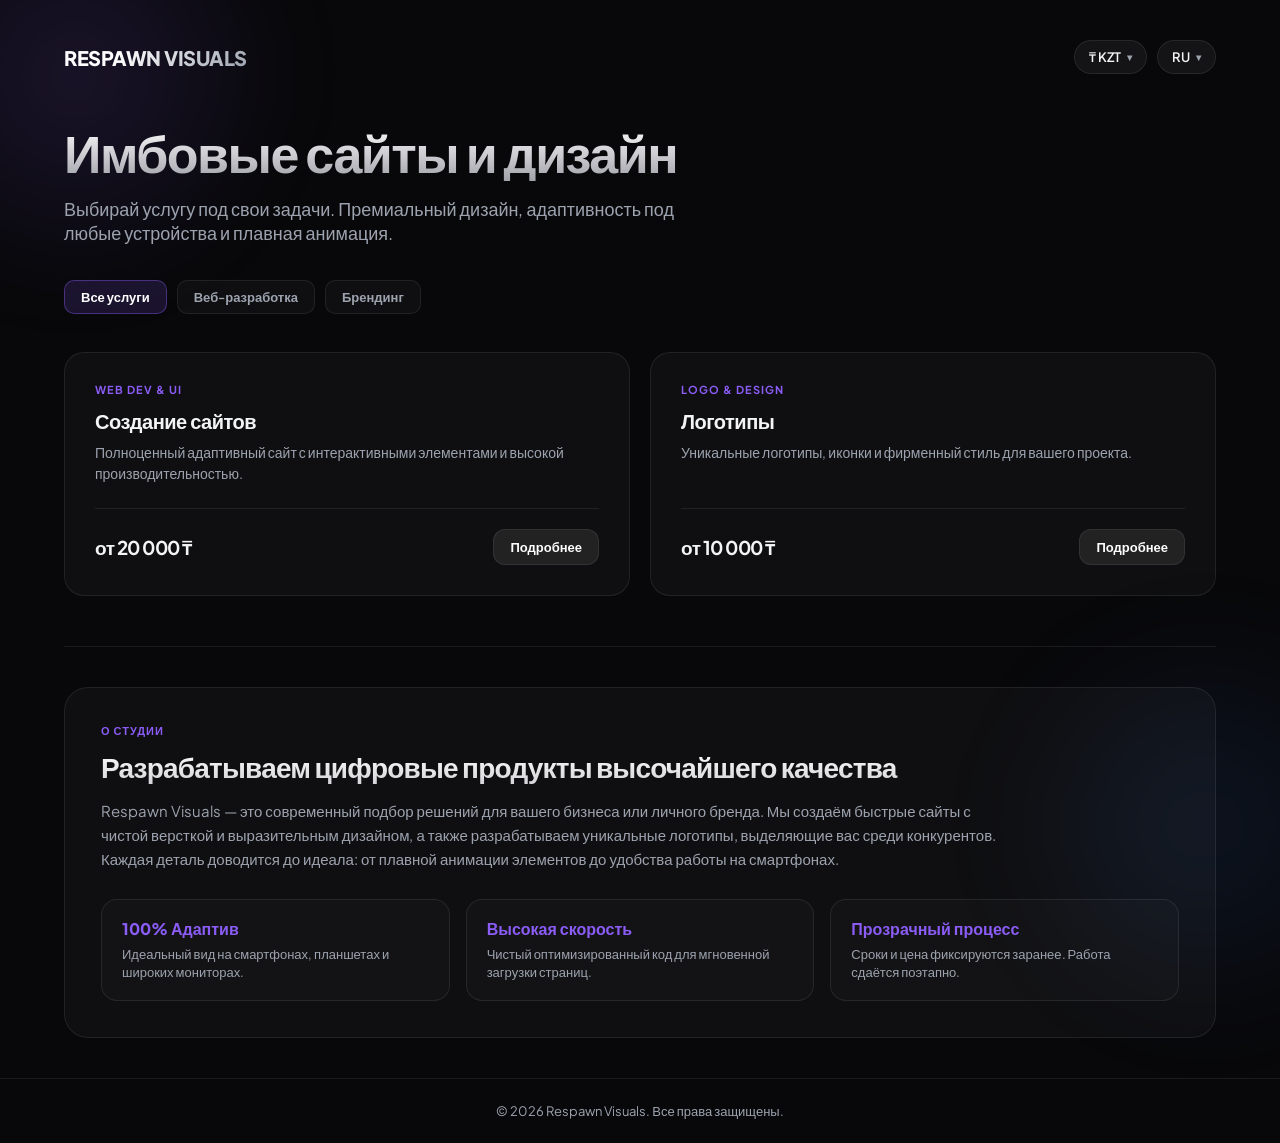
==== index.html @ d35cc630 "Add files via upload" ====
<!DOCTYPE html>
<html lang="ru">
<head>
    <meta charset="UTF-8">
    <meta name="viewport" content="width=device-width, initial-scale=1.0">
    <title id="pageTitle">Respawn Visuals — Веб-разработка & Дизайн</title>
    <link href="https://fonts.googleapis.com/css2?family=Plus+Jakarta+Sans:wght@400;500;600;700;800&display=swap" rel="stylesheet">
    <style>
        :root {
            --bg-color: #08080a;
            --card-bg: rgba(255, 255, 255, 0.03);
            --card-border: rgba(255, 255, 255, 0.08);
            --card-hover: rgba(139, 92, 246, 0.08);
            --border-hover: rgba(139, 92, 246, 0.4);
            --primary: #8b5cf6;
            --primary-hover: #7c3aed;
            --text-main: #f3f4f6;
            --text-muted: #9ca3af;
            --transition: all 0.4s cubic-bezier(0.16, 1, 0.3, 1);
        }

        * {
            box-sizing: border-box;
            margin: 0;
            padding: 0;
            font-family: 'Plus Jakarta Sans', sans-serif;
            -webkit-font-smoothing: antialiased;
        }

        body {
            background-color: var(--bg-color);
            color: var(--text-main);
            min-height: 100vh;
            overflow-x: hidden;
            display: flex;
            flex-direction: column;
            justify-content: space-between;
        }

        body[dir="rtl"] {
            direction: rtl;
            text-align: right;
        }

        .glow-sphere {
            position: fixed;
            width: 450px;
            height: 450px;
            background: radial-gradient(circle, rgba(139, 92, 246, 0.15) 0%, rgba(0, 0, 0, 0) 70%);
            top: -150px;
            left: -150px;
            z-index: -1;
            pointer-events: none;
            filter: blur(40px);
        }

        .glow-sphere-2 {
            position: fixed;
            width: 450px;
            height: 450px;
            background: radial-gradient(circle, rgba(59, 130, 246, 0.1) 0%, rgba(0, 0, 0, 0) 70%);
            bottom: -150px;
            right: -150px;
            z-index: -1;
            pointer-events: none;
            filter: blur(40px);
        }

        .container {
            max-width: 1200px;
            margin: 0 auto;
            padding: 40px 24px;
            width: 100%;
        }

        header {
            display: flex;
            justify-content: space-between;
            align-items: center;
            flex-wrap: wrap;
            gap: 20px;
            margin-bottom: 50px;
            animation: fadeInDown 0.8s cubic-bezier(0.16, 1, 0.3, 1) forwards;
            position: relative;
            z-index: 200;
        }

        .logo {
            font-size: 20px;
            font-weight: 800;
            letter-spacing: -0.5px;
            background: linear-gradient(135deg, #fff 30%, var(--text-muted));
            -webkit-background-clip: text;
            -webkit-text-fill-color: transparent;
        }

        .header-controls {
            display: flex;
            align-items: center;
            gap: 10px;
        }

        .mini-dropdown {
            position: relative;
            display: inline-block;
        }

        .mini-btn {
            background: rgba(255, 255, 255, 0.05);
            border: 1px solid var(--card-border);
            color: var(--text-main);
            padding: 8px 14px;
            border-radius: 20px;
            font-size: 13px;
            font-weight: 600;
            cursor: pointer;
            backdrop-filter: blur(12px);
            display: flex;
            align-items: center;
            gap: 6px;
            transition: var(--transition);
            user-select: none;
        }

        .mini-btn:hover {
            background: rgba(139, 92, 246, 0.2);
            border-color: var(--border-hover);
            color: #fff;
        }

        .mini-btn::after {
            content: '▾';
            font-size: 10px;
            color: var(--text-muted);
            transition: transform 0.3s ease;
        }

        .mini-dropdown.active .mini-btn::after {
            transform: rotate(180deg);
        }

        .mini-menu {
            position: absolute;
            top: calc(100% + 8px);
            right: 0;
            background: #121218;
            border: 1px solid var(--border-hover);
            border-radius: 14px;
            padding: 6px;
            box-shadow: 0 10px 30px rgba(0, 0, 0, 0.8);
            display: flex;
            flex-direction: column;
            gap: 4px;
            min-width: 100px;
            z-index: 999;
            opacity: 0;
            visibility: hidden;
            pointer-events: none;
            transform: translateY(-8px) scale(0.95);
            transition: opacity 0.25s cubic-bezier(0.16, 1, 0.3, 1),
                        transform 0.25s cubic-bezier(0.16, 1, 0.3, 1),
                        visibility 0.25s ease;
        }

        body[dir="rtl"] .mini-menu {
            right: auto;
            left: 0;
        }

        .mini-dropdown.active .mini-menu {
            opacity: 1;
            visibility: visible;
            pointer-events: auto;
            transform: translateY(0) scale(1);
        }

        .mini-item {
            background: transparent;
            border: none;
            color: var(--text-main);
            padding: 8px 12px;
            font-size: 13px;
            font-weight: 600;
            border-radius: 8px;
            cursor: pointer;
            text-align: left;
            transition: background-color 0.2s ease, color 0.2s ease;
            display: flex;
            align-items: center;
            justify-content: space-between;
            width: 100%;
        }

        body[dir="rtl"] .mini-item {
            text-align: right;
        }

        .mini-item:hover, .mini-item.active {
            background: var(--primary);
            color: #fff;
        }

        .page {
            display: none;
            animation: fadeIn 0.5s cubic-bezier(0.16, 1, 0.3, 1) forwards;
        }

        .page.active {
            display: block;
        }

        .hero-title {
            font-size: clamp(32px, 5vw, 52px);
            font-weight: 800;
            line-height: 1.1;
            letter-spacing: -1.5px;
            margin-bottom: 16px;
            background: linear-gradient(180deg, #ffffff 0%, #a1a1aa 100%);
            -webkit-background-clip: text;
            -webkit-text-fill-color: transparent;
        }

        .hero-subtitle {
            font-size: clamp(15px, 2vw, 18px);
            color: var(--text-muted);
            margin-bottom: 35px;
            font-weight: 400;
            max-width: 650px;
        }

        .filter-tabs {
            display: flex;
            gap: 10px;
            margin-bottom: 30px;
            overflow-x: auto;
            padding-bottom: 8px;
        }

        .filter-btn {
            background: var(--card-bg);
            border: 1px solid var(--card-border);
            color: var(--text-muted);
            padding: 8px 16px;
            border-radius: 10px;
            font-size: 13px;
            font-weight: 600;
            cursor: pointer;
            white-space: nowrap;
            transition: var(--transition);
        }

        .filter-btn.active, .filter-btn:hover {
            background: rgba(139, 92, 246, 0.15);
            color: #fff;
            border-color: var(--border-hover);
        }

        .services-grid {
            display: grid;
            grid-template-columns: repeat(auto-fit, minmax(280px, 1fr));
            gap: 20px;
        }

        .card {
            background: var(--card-bg);
            border: 1px solid var(--card-border);
            border-radius: 20px;
            padding: 30px;
            backdrop-filter: blur(16px);
            cursor: pointer;
            position: relative;
            overflow: hidden;
            transition: var(--transition);
            display: flex;
            flex-direction: column;
            justify-content: space-between;
        }

        .card::before {
            content: '';
            position: absolute;
            top: 0;
            left: 0;
            width: 100%;
            height: 100%;
            background: radial-gradient(800px circle at var(--mouse-x, 0) var(--mouse-y, 0), rgba(139, 92, 246, 0.08), transparent 40%);
            opacity: 0;
            transition: opacity 0.3s;
            pointer-events: none;
        }

        .card:hover::before {
            opacity: 1;
        }

        .card:hover {
            transform: translateY(-6px);
            background: var(--card-hover);
            border-color: var(--border-hover);
            box-shadow: 0 20px 40px -15px rgba(139, 92, 246, 0.2);
        }

        .card-tag {
            font-size: 11px;
            font-weight: 700;
            text-transform: uppercase;
            letter-spacing: 1px;
            color: var(--primary);
            margin-bottom: 12px;
        }

        .card-name {
            font-size: 20px;
            font-weight: 700;
            margin-bottom: 8px;
            letter-spacing: -0.5px;
        }

        .card-desc {
            font-size: 14px;
            color: var(--text-muted);
            margin-bottom: 24px;
            line-height: 1.5;
        }

        .card-footer {
            display: flex;
            justify-content: space-between;
            align-items: center;
            border-top: 1px solid var(--card-border);
            padding-top: 20px;
        }

        body[dir="rtl"] .card-footer {
            flex-direction: row-reverse;
        }

        .card-price {
            font-size: 19px;
            font-weight: 700;
            letter-spacing: -0.5px;
        }

        .action-btn {
            background: rgba(255, 255, 255, 0.08);
            border: 1px solid var(--card-border);
            color: #fff;
            padding: 9px 16px;
            border-radius: 12px;
            font-size: 13px;
            font-weight: 600;
            cursor: pointer;
            transition: background-color 0.3s ease, transform 0.3s ease, box-shadow 0.3s ease, border-color 0.3s ease;
        }

        .action-btn:hover {
            background-color: #8a2be2;
            border-color: #8a2be2;
            transform: scale(1.05);
            box-shadow: 0 4px 16px rgba(138, 43, 226, 0.4);
        }

        .action-btn:active {
            transform: scale(0.98);
        }

        .card:hover .action-btn {
            background: var(--primary);
            border-color: var(--primary);
            box-shadow: 0 4px 16px rgba(139, 92, 246, 0.4);
        }

        .info-section {
            margin-top: 50px;
            border-top: 1px solid var(--card-border);
            padding-top: 40px;
        }

        .info-card {
            background: var(--card-bg);
            border: 1px solid var(--card-border);
            border-radius: 24px;
            padding: 36px;
            backdrop-filter: blur(16px);
            position: relative;
            overflow: hidden;
            transition: transform 0.4s cubic-bezier(0.16, 1, 0.3, 1),
                        border-color 0.4s ease,
                        box-shadow 0.4s ease,
                        background-color 0.4s ease;
        }

        .info-card::before {
            content: '';
            position: absolute;
            inset: 0;
            background: linear-gradient(135deg, rgba(139, 92, 246, 0.12), rgba(59, 130, 246, 0.05));
            opacity: 0;
            transition: opacity 0.4s ease;
            pointer-events: none;
        }

        .info-card:hover {
            transform: translateY(-6px);
            border-color: rgba(139, 92, 246, 0.5);
            box-shadow: 0 20px 45px -10px rgba(139, 92, 246, 0.25);
            background: rgba(139, 92, 246, 0.04);
        }

        .info-card:hover::before {
            opacity: 1;
        }

        .info-title {
            font-size: clamp(22px, 3.5vw, 28px);
            font-weight: 800;
            margin-bottom: 14px;
            letter-spacing: -0.8px;
            background: linear-gradient(180deg, #ffffff 0%, #d4d4d8 100%);
            -webkit-background-clip: text;
            -webkit-text-fill-color: transparent;
        }

        .info-text {
            font-size: 15px;
            color: var(--text-muted);
            line-height: 1.6;
            margin-bottom: 28px;
            max-width: 900px;
        }

        .info-features {
            display: grid;
            grid-template-columns: repeat(auto-fit, minmax(220px, 1fr));
            gap: 16px;
        }

        .info-feature-item {
            background: rgba(255, 255, 255, 0.02);
            border: 1px solid var(--card-border);
            border-radius: 16px;
            padding: 18px 20px;
            transition: var(--transition);
        }

        .info-feature-item:hover {
            background: rgba(139, 92, 246, 0.08);
            border-color: var(--border-hover);
            transform: translateY(-3px);
            box-shadow: 0 8px 20px -6px rgba(139, 92, 246, 0.3);
        }

        .info-feature-title {
            color: var(--primary);
            font-weight: 800;
            font-size: 16px;
            margin-bottom: 6px;
            display: flex;
            align-items: center;
            gap: 8px;
        }

        .info-feature-desc {
            font-size: 13px;
            color: var(--text-muted);
            line-height: 1.4;
        }

        .back-btn {
            background: rgba(255, 255, 255, 0.05);
            border: 1px solid var(--card-border);
            color: var(--text-main);
            padding: 10px 16px;
            border-radius: 12px;
            font-size: 13px;
            font-weight: 600;
            cursor: pointer;
            display: inline-flex;
            align-items: center;
            gap: 8px;
            margin-bottom: 30px;
            transition: var(--transition);
        }

        body[dir="rtl"] .back-btn {
            flex-direction: row-reverse;
        }

        .back-btn:hover {
            background: rgba(255, 255, 255, 0.1);
            transform: translateX(-4px);
        }

        .detail-card {
            background: var(--card-bg);
            border: 1px solid var(--card-border);
            border-radius: 24px;
            padding: 40px;
            backdrop-filter: blur(16px);
        }

        .detail-header {
            display: flex;
            justify-content: space-between;
            align-items: flex-start;
            flex-wrap: wrap;
            gap: 20px;
            margin-bottom: 30px;
            padding-bottom: 30px;
            border-bottom: 1px solid var(--card-border);
        }

        .detail-title {
            font-size: clamp(24px, 4vw, 32px);
            font-weight: 800;
            letter-spacing: -1px;
            margin-bottom: 8px;
        }

        .detail-price-box {
            text-align: right;
        }

        body[dir="rtl"] .detail-price-box {
            text-align: left;
        }

        .detail-price-tag {
            font-size: 12px;
            color: var(--text-muted);
            text-transform: uppercase;
            letter-spacing: 1px;
            margin-bottom: 4px;
        }

        .detail-price-value {
            font-size: 32px;
            font-weight: 800;
            color: var(--primary);
            letter-spacing: -1px;
        }

        .sub-options-grid {
            display: grid;
            grid-template-columns: repeat(auto-fit, minmax(240px, 1fr));
            gap: 16px;
            margin-bottom: 30px;
        }

        .sub-option-card {
            background: rgba(255, 255, 255, 0.02);
            border: 1px solid var(--card-border);
            border-radius: 16px;
            padding: 20px;
            cursor: pointer;
            position: relative;
            overflow: hidden;
            display: flex;
            flex-direction: column;
            justify-content: space-between;
            transition: transform 0.4s cubic-bezier(0.16, 1, 0.3, 1), 
                        background-color 0.4s ease, 
                        border-color 0.4s ease, 
                        box-shadow 0.4s ease;
        }

        .sub-option-card::after {
            content: '';
            position: absolute;
            inset: 0;
            background: linear-gradient(135deg, rgba(139, 92, 246, 0.12), rgba(59, 130, 246, 0.05));
            opacity: 0;
            transition: opacity 0.4s ease;
            pointer-events: none;
        }

        .sub-option-card:hover::after {
            opacity: 1;
        }

        .sub-option-card:hover {
            background: rgba(139, 92, 246, 0.06);
            border-color: rgba(139, 92, 246, 0.5);
            box-shadow: 0 12px 35px -10px rgba(139, 92, 246, 0.3);
            transform: translateY(-5px) scale(1.01);
        }

        .sub-option-card.active {
            background: rgba(139, 92, 246, 0.1);
            border-color: var(--primary);
            box-shadow: 0 0 25px rgba(139, 92, 246, 0.35), inset 0 0 15px rgba(139, 92, 246, 0.1);
            animation: pulseActiveCard 3s infinite ease-in-out;
        }

        @keyframes pulseActiveCard {
            0%, 100% {
                border-color: rgba(139, 92, 246, 0.7);
                box-shadow: 0 0 20px rgba(139, 92, 246, 0.3), inset 0 0 10px rgba(139, 92, 246, 0.1);
            }
            50% {
                border-color: rgba(168, 85, 247, 1);
                box-shadow: 0 0 32px rgba(168, 85, 247, 0.55), inset 0 0 20px rgba(168, 85, 247, 0.2);
            }
        }

        .sub-option-title {
            font-size: 16px;
            font-weight: 700;
            margin-bottom: 6px;
            position: relative;
            z-index: 1;
            transition: color 0.3s ease;
        }

        .sub-option-card:hover .sub-option-title,
        .sub-option-card.active .sub-option-title {
            color: #c4b5fd;
        }

        .sub-option-price {
            font-size: 15px;
            font-weight: 700;
            color: var(--primary);
            margin-top: 12px;
            position: relative;
            z-index: 1;
            transition: transform 0.3s ease;
        }

        .sub-option-card:hover .sub-option-price {
            transform: scale(1.05);
        }

        .features-list {
            list-style: none;
            margin-bottom: 40px;
            display: grid;
            grid-template-columns: repeat(auto-fit, minmax(240px, 1fr));
            gap: 16px;
        }

        .features-list li {
            background: rgba(255, 255, 255, 0.02);
            border: 1px solid var(--card-border);
            padding: 20px;
            border-radius: 16px;
            font-size: 14px;
            font-weight: 500;
            display: flex;
            align-items: center;
            gap: 12px;
            position: relative;
            overflow: hidden;
            cursor: default;
            transition: transform 0.35s cubic-bezier(0.16, 1, 0.3, 1), 
                        background-color 0.35s ease, 
                        border-color 0.35s ease, 
                        box-shadow 0.35s ease;
        }

        body[dir="rtl"] .features-list li {
            flex-direction: row-reverse;
        }

        .features-list li::after {
            content: '';
            position: absolute;
            inset: 0;
            background: linear-gradient(135deg, rgba(139, 92, 246, 0.1), rgba(59, 130, 246, 0.04));
            opacity: 0;
            transition: opacity 0.35s ease;
            pointer-events: none;
        }

        .features-list li:hover::after {
            opacity: 1;
        }

        .features-list li:hover {
            transform: translateY(-4px) scale(1.01);
            background: rgba(139, 92, 246, 0.06);
            border-color: rgba(139, 92, 246, 0.4);
            box-shadow: 0 12px 35px -10px rgba(139, 92, 246, 0.25);
        }

        .features-list li::before {
            content: '✓';
            color: var(--primary);
            font-weight: 800;
            font-size: 16px;
            flex-shrink: 0;
            transition: transform 0.3s ease;
        }

        .features-list li:hover::before {
            transform: scale(1.2);
            color: #c4b5fd;
        }

        .process-section {
            margin-top: 40px;
            margin-bottom: 40px;
            border-top: 1px solid var(--card-border);
            padding-top: 40px;
        }

        .process-title-container {
            margin-bottom: 30px;
        }

        .process-subtitle-tag {
            font-size: 12px;
            font-weight: 700;
            text-transform: uppercase;
            letter-spacing: 1px;
            color: var(--primary);
            margin-bottom: 6px;
        }

        .process-main-title {
            font-size: clamp(20px, 3vw, 26px);
            font-weight: 800;
            letter-spacing: -0.5px;
            margin-bottom: 10px;
        }

        .process-desc {
            font-size: 14px;
            color: var(--text-muted);
            line-height: 1.5;
            max-width: 800px;
        }

        .process-steps-grid {
            display: grid;
            grid-template-columns: repeat(auto-fit, minmax(200px, 1fr));
            gap: 16px;
            position: relative;
        }

        .process-step-card {
            background: rgba(255, 255, 255, 0.02);
            border: 1px solid var(--card-border);
            border-radius: 16px;
            padding: 24px 20px;
            position: relative;
            transition: var(--transition);
            display: flex;
            flex-direction: column;
            justify-content: flex-start;
        }

        .process-step-card:hover {
            background: var(--card-hover);
            border-color: var(--border-hover);
            transform: translateY(-4px);
            box-shadow: 0 12px 30px -10px rgba(139, 92, 246, 0.2);
        }

        .step-number {
            width: 36px;
            height: 36px;
            background: rgba(139, 92, 246, 0.15);
            border: 1px solid var(--border-hover);
            color: var(--primary);
            border-radius: 50%;
            display: flex;
            align-items: center;
            justify-content: center;
            font-weight: 800;
            font-size: 15px;
            margin-bottom: 16px;
            box-shadow: 0 4px 12px rgba(139, 92, 246, 0.2);
        }

        .step-title {
            font-size: 15px;
            font-weight: 700;
            margin-bottom: 8px;
            letter-spacing: -0.3px;
        }

        .step-text {
            font-size: 13px;
            color: var(--text-muted);
            line-height: 1.4;
        }

        .tg-btn {
            display: flex;
            align-items: center;
            justify-content: center;
            gap: 10px;
            width: 100%;
            background: linear-gradient(135deg, #8b5cf6 0%, #6d28d9 100%);
            color: #fff;
            text-decoration: none;
            padding: 16px 24px;
            border-radius: 16px;
            font-size: 16px;
            font-weight: 700;
            box-shadow: 0 10px 30px -10px rgba(139, 92, 246, 0.5);
            transition: var(--transition);
        }

        .tg-btn:hover {
            transform: translateY(-2px);
            box-shadow: 0 15px 35px -8px rgba(139, 92, 246, 0.7);
        }

        .reviews-container {
            margin-top: 40px;
            border-top: 1px solid var(--card-border);
            padding-top: 30px;
        }

        .reviews-title {
            font-size: 20px;
            font-weight: 700;
            margin-bottom: 20px;
        }

        .review-form {
            display: flex;
            flex-direction: column;
            gap: 12px;
            margin-bottom: 30px;
        }

        .review-input, .review-textarea {
            background: rgba(255, 255, 255, 0.05);
            border: 1px solid var(--card-border);
            padding: 12px 16px;
            border-radius: 12px;
            color: #fff;
            font-size: 14px;
            outline: none;
            transition: var(--transition);
        }

        .review-input:focus, .review-textarea:focus {
            border-color: var(--primary);
            background: rgba(255, 255, 255, 0.08);
        }

        .review-textarea {
            resize: none;
            height: 90px;
        }

        .reviews-list {
            display: flex;
            flex-direction: column;
            gap: 12px;
        }

        .review-card {
            background: rgba(255, 255, 255, 0.02);
            border: 1px solid var(--card-border);
            padding: 18px 22px;
            border-radius: 14px;
            animation: fadeIn 0.4s ease;
            position: relative;
            overflow: hidden;
            cursor: default;
            transition: transform 0.35s cubic-bezier(0.16, 1, 0.3, 1), 
                        background-color 0.35s ease, 
                        border-color 0.35s ease, 
                        box-shadow 0.35s ease;
        }

        .review-card::before {
            content: '';
            position: absolute;
            left: 0;
            top: 0;
            height: 100%;
            width: 4px;
            background: var(--primary);
            opacity: 0;
            transition: opacity 0.35s ease;
        }

        .review-card:hover {
            transform: translateY(-4px) scale(1.01);
            background: rgba(139, 92, 246, 0.06);
            border-color: var(--border-hover);
            box-shadow: 0 12px 35px -10px rgba(139, 92, 246, 0.25);
        }

        .review-card:hover::before {
            opacity: 1;
        }

        .review-author {
            font-weight: 700;
            font-size: 14px;
            color: var(--primary);
            margin-bottom: 6px;
            transition: color 0.3s ease;
        }

        .review-card:hover .review-author {
            color: #a78bfa;
        }

        .review-text {
            font-size: 14px;
            color: var(--text-main);
            line-height: 1.4;
        }

        footer {
            text-align: center;
            padding: 24px;
            font-size: 13px;
            color: var(--text-muted);
            border-top: 1px solid var(--card-border);
        }

        @keyframes fadeIn {
            from { opacity: 0; transform: translateY(10px); }
            to { opacity: 1; transform: translateY(0); }
        }

        @keyframes fadeInDown {
            from { opacity: 0; transform: translateY(-10px); }
            to { opacity: 1; transform: translateY(0); }
        }

        @media (max-width: 768px) {
            .container {
                padding: 16px 14px;
            }

            header {
                flex-direction: row;
                align-items: center;
                justify-content: space-between;
                gap: 14px;
                margin-bottom: 30px;
            }

            .hero-title {
                font-size: 28px;
                letter-spacing: -1px;
            }

            .hero-subtitle {
                font-size: 14px;
                margin-bottom: 24px;
            }

            .services-grid {
                grid-template-columns: 1fr;
                gap: 14px;
            }

            .card {
                padding: 20px;
            }

            .info-card {
                padding: 24px 18px;
            }

            .info-features {
                grid-template-columns: 1fr;
            }

            .detail-card {
                padding: 20px 16px;
                border-radius: 18px;
            }

            .detail-header {
                flex-direction: column;
                align-items: stretch;
                gap: 16px;
                margin-bottom: 20px;
                padding-bottom: 20px;
            }

            .detail-price-box {
                text-align: left;
                display: flex;
                justify-content: space-between;
                align-items: center;
                background: rgba(255, 255, 255, 0.03);
                border: 1px solid var(--card-border);
                padding: 12px 16px;
                border-radius: 12px;
            }

            body[dir="rtl"] .detail-price-box {
                text-align: right;
            }

            .detail-price-value {
                font-size: 24px;
            }

            .sub-options-grid {
                grid-template-columns: 1fr;
                gap: 12px;
            }

            .features-list {
                grid-template-columns: 1fr;
                gap: 10px;
            }

            .features-list li {
                padding: 14px;
                font-size: 13px;
            }

            .process-steps-grid {
                grid-template-columns: 1fr;
                gap: 12px;
            }

            .process-step-card {
                padding: 18px 16px;
            }

            .tg-btn {
                padding: 14px 18px;
                font-size: 14px;
            }
        }
    </style>
</head>
<body>

    <div class="glow-sphere"></div>
    <div class="glow-sphere-2"></div>

    <div class="container">
        <header>
            <div class="logo">RESPAWN VISUALS</div>
            <div class="header-controls">
                <div class="mini-dropdown" id="currDropdown">
                    <button type="button" class="mini-btn" id="currBtn">
                        <span id="currLabel">₸ KZT</span>
                    </button>
                    <div class="mini-menu">
                        <button type="button" class="mini-item active" data-curr="KZT" data-label="₸ KZT">₸ KZT</button>
                        <button type="button" class="mini-item" data-curr="RUB" data-label="₽ RUB">₽ RUB</button>
                        <button type="button" class="mini-item" data-curr="USD" data-label="$ USD">$ USD</button>
                        <button type="button" class="mini-item" data-curr="EUR" data-label="€ EUR">€ EUR</button>
                    </div>
                </div>

                <div class="mini-dropdown" id="langDropdown">
                    <button type="button" class="mini-btn" id="langBtn">
                        <span id="langLabel">RU</span>
                    </button>
                    <div class="mini-menu">
                        <button type="button" class="mini-item active" data-lang="ru" data-label="RU">RU</button>
                        <button type="button" class="mini-item" data-lang="en" data-label="EN">EN</button>
                    </div>
                </div>
            </div>
        </header>

        <main id="mainPage" class="page active">
            <h1 class="hero-title" data-i18n="heroTitle">Имбовые сайты и дизайн</h1>
            <p class="hero-subtitle" data-i18n="heroSubtitle">Выбирай услугу под свои задачи. Премиальный дизайн, адаптивность под любые устройства и плавная анимация.</p>
            
            <div class="filter-tabs">
                <button type="button" class="filter-btn active" onclick="filterCards('all', event)" data-i18n="filterAll">Все услуги</button>
                <button type="button" class="filter-btn" onclick="filterCards('web', event)" data-i18n="filterWeb">Веб-разработка</button>
                <button type="button" class="filter-btn" onclick="filterCards('design', event)" data-i18n="filterDesign">Брендинг</button>
            </div>

            <div class="services-grid" id="servicesGrid">
                <div class="card" data-category="web" onclick="openDetails('web')">
                    <div>
                        <div class="card-tag">Web Dev & UI</div>
                        <div class="card-name" data-i18n="card1Name">Создание сайтов</div>
                        <div class="card-desc" data-i18n="card1Desc">Полноценный адаптивный сайт с интерактивными элементами и высокой производительностью.</div>
                    </div>
                    <div class="card-footer">
                        <span class="card-price" data-price="20000">от 20 000 ₸</span>
                        <button type="button" class="action-btn" data-i18n="moreBtn">Подробнее</button>
                    </div>
                </div>

                <div class="card" data-category="design" onclick="openDetails('branding')">
                    <div>
                        <div class="card-tag">Logo & Design</div>
                        <div class="card-name" data-i18n="card2Name">Логотипы</div>
                        <div class="card-desc" data-i18n="card2Desc">Уникальные логотипы, иконки и фирменный стиль для вашего проекта.</div>
                    </div>
                    <div class="card-footer">
                        <span class="card-price" data-price="10000">от 10 000 ₸</span>
                        <button type="button" class="action-btn" data-i18n="moreBtn">Подробнее</button>
                    </div>
                </div>
            </div>

            <section class="info-section">
                <div class="info-card">
                    <div class="card-tag" data-i18n="infoTag">О студии</div>
                    <h2 class="info-title" data-i18n="infoTitle">Разрабатываем цифровые продукты высочайшего качества</h2>
                    <p class="info-text" data-i18n="infoText">
                        Respawn Visuals — это современный подбор решений для вашего бизнеса или личного бренда. Мы создаём быстрые сайты с чистой версткой и выразительным дизайном, а также разрабатываем уникальные логотипы, выделяющие вас среди конкурентов. Каждая деталь доводится до идеала: от плавной анимации элементов до удобства работы на смартфонах.
                    </p>
                    <div class="info-features">
                        <div class="info-feature-item">
                            <div class="info-feature-title"><span data-i18n="infoFeat1Title">100% Адаптив</span></div>
                            <div class="info-feature-desc" data-i18n="infoFeat1Desc">Идеальный вид на смартфонах, планшетах и широких мониторах.</div>
                        </div>
                        <div class="info-feature-item">
                            <div class="info-feature-title"><span data-i18n="infoFeat2Title">Высокая скорость</span></div>
                            <div class="info-feature-desc" data-i18n="infoFeat2Desc">Чистый оптимизированный код для мгновенной загрузки страниц.</div>
                        </div>
                        <div class="info-feature-item">
                            <div class="info-feature-title"><span data-i18n="infoFeat3Title">Прозрачный процесс</span></div>
                            <div class="info-feature-desc" data-i18n="infoFeat3Desc">Сроки и цена фиксируются заранее. Работа сдаётся поэтапно.</div>
                        </div>
                    </div>
                </div>
            </section>
        </main>

        <section id="detailPage" class="page">
            <button type="button" class="back-btn" onclick="closeDetails()" data-i18n="backBtn">← Назад к списку</button>
            
            <div class="detail-card">
                <div class="detail-header">
                    <div>
                        <div class="card-tag" id="detailTag">Web Dev & UI</div>
                        <h2 class="detail-title" id="detailTitle">Создание сайтов</h2>
                        <p class="hero-subtitle" style="margin-bottom: 0;" id="detailSub">Индивидуальная разработка интерфейса под любые ваши задачи.</p>
                    </div>
                    <div class="detail-price-box">
                        <div class="detail-price-tag" data-i18n="priceTag">Стоимость услуги</div>
                        <div class="detail-price-value" id="detailPrice">20 000 ₸</div>
                    </div>
                </div>

                <div id="subOptionsContainer">
                    <div class="sub-options-grid" id="subOptionsGrid"></div>
                </div>

                <ul class="features-list" id="detailFeaturesList"></ul>

                <div class="process-section" id="processSection">
                    <div class="process-title-container">
                        <div class="process-subtitle-tag" data-i18n="processTag">Как мы работаем</div>
                        <h3 class="process-main-title" data-i18n="processTitle">От стратегии до запуска</h3>
                        <p class="process-desc" data-i18n="processDesc" id="processDescText">Ведём проект пошагово: каждый этап заканчивается приёмкой. Сроки и стоимость фиксируем до старта, а на финише передаём исходный код, доступы и обучаем работе с сайтом.</p>
                    </div>

                    <div class="process-steps-grid">
                        <div class="process-step-card">
                            <div class="step-number">1</div>
                            <div class="step-title" id="step1Title" data-i18n="step1Title">Аналитика и стратегия</div>
                            <div class="step-text" id="step1Text" data-i18n="step1Text">Изучаем задачи, аудиторию и конкурентов, фиксируем цели и структуру сайта.</div>
                        </div>
                        <div class="process-step-card">
                            <div class="step-number">2</div>
                            <div class="step-title" id="step2Title" data-i18n="step2Title">Прототип и дизайн</div>
                            <div class="step-text" id="step2Text" data-i18n="step2Text">Проектируем интерфейс под конверсию, создаём уникальный визуальный стиль.</div>
                        </div>
                        <div class="process-step-card">
                            <div class="step-number">3</div>
                            <div class="step-title" id="step3Title" data-i18n="step3Title">Разработка</div>
                            <div class="step-text" id="step3Text" data-i18n="step3Text">Чистая верстка, программирование, интеграция интерактивных элементов и анимаций.</div>
                        </div>
                        <div class="process-step-card">
                            <div class="step-number">4</div>
                            <div class="step-title" id="step4Title" data-i18n="step4Title">Оптимизация</div>
                            <div class="step-text" id="step4Text" data-i18n="step4Text">Настраиваем адаптивность под любые устройства, скорость загрузки и базовое SEO.</div>
                        </div>
                        <div class="process-step-card">
                            <div class="step-number">5</div>
                            <div class="step-title" id="step5Title" data-i18n="step5Title">Запуск</div>
                            <div class="step-text" id="step5Text" data-i18n="step5Text">Перенос на хостинг, проверка работы, передача исходников и полная поддержка.</div>
                        </div>
                    </div>
                </div>

                <a href="https://t.me/lgma_570" target="_blank" rel="noopener noreferrer" class="tg-btn" id="tgBtnText" data-i18n="tgButton">
                    Обсудить со мной в Telegram (@lgma_570)
                </a>

                <div class="reviews-container">
                    <h3 class="reviews-title" data-i18n="reviewsTitle">Отзывы клиентов</h3>
                    
                    <form class="review-form" id="reviewForm" onsubmit="submitReview(event)">
                        <input type="text" id="reviewAuthor" class="review-input" data-i18n-placeholder="placeholderName" placeholder="Ваше имя" required>
                        <textarea id="reviewText" class="review-textarea" data-i18n-placeholder="placeholderReview" placeholder="Ваш отзыв..." required></textarea>
                        <button type="submit" class="action-btn" style="align-self: flex-start;" data-i18n="sendReview">Отправить отзыв</button>
                    </form>

                    <div class="reviews-list" id="reviewsList"></div>
                </div>
            </div>
        </section>
    </div>

    <footer>
        <p>© 2026 Respawn Visuals. <span data-i18n="footerRights">Все права защищены.</span></p>
    </footer>

    <script>
        let currentProductId = 'web';
        let currentSubTier = 'site';
        let currentLang = 'ru';
        let currentCurr = 'KZT';

        const rates = { KZT: 1, RUB: 0.20, USD: 0.0021, EUR: 0.0019 };
        const symbols = { KZT: '₸', RUB: '₽', USD: '$', EUR: '€' };

        const translations = {
            ru: {
                fromText: "от",
                heroTitle: "Имбовые сайты и дизайн",
                heroSubtitle: "Выбирай услугу под свои задачи. Премиальный дизайн, адаптивность под любые устройства и плавная анимация.",
                filterAll: "Все услуги", filterWeb: "Веб-разработка", filterDesign: "Брендинг",
                moreBtn: "Подробнее", backBtn: "← Назад к списку", priceTag: "Стоимость услуги",
                reviewsTitle: "Отзывы клиентов", sendReview: "Отправить отзыв", footerRights: "Все права защищены.",
                placeholderName: "Ваше имя", placeholderReview: "Ваш отзыв...",
                tgButton: "Обсудить со мной в Telegram (@lgma_570)",
                noReviews: "Пока нет отзывов. Будьте первыми!",
                processTag: "Как мы работаем",
                processTitle: "От стратегии до запуска",
                processDescWeb: "Ведём проект пошагово: каждый этап заканчивается приёмкой. Сроки и стоимость фиксируем до старта, а на финише передаём исходный код, доступы и обучаем работе с сайтом.",
                processDescLogo: "Создаём логотип поэтапно: от глубокого анализа бренда и скетчей до финальной детализации и передачи всех векторных исходников.",
                step1TitleWeb: "Аналитика и стратегия", step1TextWeb: "Изучаем задачи, аудиторию и конкурентов, фиксируем цели и структуру сайта.",
                step2TitleWeb: "Прототип и дизайн", step2TextWeb: "Проектируем интерфейс под конверсию, создаём уникальный визуальный стиль.",
                step3TitleWeb: "Разработка", step3TextWeb: "Чистая верстка, программирование, интеграция интерактивных элементов и анимаций.",
                step4TitleWeb: "Оптимизация", step4TextWeb: "Настраиваем адаптивность под любые устройства, скорость загрузки и базовое SEO.",
                step5TitleWeb: "Запуск", step5TextWeb: "Перенос на хостинг, проверка работы, передача исходников и полная поддержка.",
                step1TitleLogo: "Анализ и бриф", step1TextLogo: "Изучаем специфику вашего бизнеса, целевую аудиторию и пожелания по стилю.",
                step2TitleLogo: "Концепты", step2TextLogo: "Разрабатываем несколько уникальных вариантов дизайна логотипа на выбор.",
                step3TitleLogo: "Доработка", step3TextLogo: "Утверждаем лучший вариант и дорабатываем детали по вашим правкам.",
                step4TitleLogo: "Гайдлайн", step4TextLogo: "Формируем правила использования логотипа на различных носителях.",
                step5TitleLogo: "Передача", step5TextLogo: "Высылаем полный комплект исходных файлов во всех векторных форматах.",
                infoTag: "О студии",
                infoTitle: "Разрабатываем цифровые продукты высочайшего качества",
                infoText: "Respawn Visuals — это современный подбор решений для вашего бизнеса или личного бренда. Мы создаём быстрые сайты с чистой версткой и выразительным дизайном, а также разрабатываем уникальные логотипы, выделяющие вас среди конкурентов. Каждая деталь доводится до идеала: от плавной анимации элементов до удобства работы на смартфонах.",
                infoFeat1Title: "100% Адаптив", infoFeat1Desc: "Идеальный вид на смартфонах, планшетах и широких мониторах.",
                infoFeat2Title: "Высокая скорость", infoFeat2Desc: "Чистый оптимизированный код для мгновенной загрузки страниц.",
                infoFeat3Title: "Прозрачный процесс", infoFeat3Desc: "Сроки и цена фиксируются заранее. Работа сдаётся поэтапно.",
                tiers: {
                    site: { name: "Сайт", price: 20000, desc: "Базовый адаптивный сайт с чистым дизайном.", features: ["Адаптивная верстка (ПК, планшеты, телефоны)", "Современный и чистый дизайн в темной стилистике", "Быстрая оптимизация кода и высокая скорость загрузки", "Прямая поддержка и обсуждение правок"] },
                    sitePlus: { name: "Сайт+", price: 35000, desc: "Расширенный функционал и интерактивные анимации.", features: ["Всё, что входит в тариф 'Сайт'", "Плавные интерактивные анимации при наведении", "Интерактивные элементы интерфейса и формы обратной связи", "Расширенная SEO-оптимизация"] },
                    siteUltra: { name: "Сайт Ультра", price: 60000, desc: "Премиум-решение с уникальной графикой и максимальной кастомизацией.", features: ["Всё, что входит в тариф 'Сайт+'", "Эксклюзивный индивидуальный дизайн и айдентика", "Продвинутые интерактивные скрипты и высокая сложность", "Приоритетная разработка и техподдержка 24/7"] },
                    logo: { name: "Логотип", price: 10000, desc: "Базовый стильный логотип для вашего проекта.", features: ["1 уникальная концепция логотипа", "Подбор фирменной цветовой гаммы", "Базовые исходники для соцсетей и веба"] },
                    logoPlus: { name: "Логотип+", price: 18000, desc: "Несколько вариантов концептов и расширенный набор файлов.", features: ["Всё из тарифа 'Логотип'", "3 уникальных концепта на выбор", "Исходные векторные файлы (AI, EPS, SVG, PNG)", "Варианты адаптации под аватарки и баннеры"] },
                    logoUltra: { name: "Логотип Ультра", price: 30000, desc: "Максимальный пакет с глубокой проработкой и бренд-гайдом.", features: ["Всё из тарифа 'Логотип+'", "Неограниченные правки на этапе согласования", "Мини-гайдлайн по использованию стиля", "Приоритетная разработка за 24-48 часов"] }
                },
                cards: {
                    web: { name: "Создание сайтов", tag: "Web Dev & UI", sub: "Полноценный адаптивный сайт с интерактивными элементами и высокой производительностью.", basePrice: 20000 },
                    branding: { name: "Логотипы", tag: "Logo & Design", sub: "Уникальные логотипы, иконки и фирменный стиль для вашего проекта.", basePrice: 10000 }
                }
            },
            en: {
                fromText: "from",
                heroTitle: "Imba Websites & Design",
                heroSubtitle: "Choose a service for your tasks. Premium design, responsiveness across all devices, and smooth animations.",
                filterAll: "All Services", filterWeb: "Web Dev", filterDesign: "Logos",
                moreBtn: "Details", backBtn: "← Back to list", priceTag: "Service Price",
                reviewsTitle: "Client Reviews", sendReview: "Submit Review", footerRights: "All rights reserved.",
                placeholderName: "Your name", placeholderReview: "Your review...",
                tgButton: "Discuss with me on Telegram (@lgma_570)",
                noReviews: "No reviews yet. Be the first!",
                processTag: "How we work",
                processTitle: "From strategy to launch",
                processDescWeb: "We guide the project step-by-step. Deadlines and costs are fixed before starting, and at the finish we hand over the source code and accesses.",
                processDescLogo: "Creating a logo step-by-step: from deep brand analysis and sketches to final detailing and source files.",
                step1TitleWeb: "Analytics & Strategy", step1TextWeb: "Studying tasks, audience, and competitors, establishing site goals and structure.",
                step2TitleWeb: "Prototype & Design", step2TextWeb: "Designing interface for high conversion, creating unique visual identity.",
                step3TitleWeb: "Development", step3TextWeb: "Clean markup, coding, integration of interactive elements and animations.",
                step4TitleWeb: "Optimization", step4TextWeb: "Configuring multi-device adaptability, loading speed, and basic SEO.",
                step5TitleWeb: "Launch", step5TextWeb: "Hosting deployment, final check, source code handover and support.",
                step1TitleLogo: "Analysis & Brief", step1TextLogo: "Exploring your business specifics, audience, and style preferences.",
                step2TitleLogo: "Concepts", step2TextLogo: "Developing several unique logo design options to choose from.",
                step3TitleLogo: "Revision", step3TextLogo: "Approving the best option and refining details based on your feedback.",
                step4TitleLogo: "Guidelines", step4TextLogo: "Setting up rules for logo usage across different media.",
                step5TitleLogo: "Handover", step5TextLogo: "Sending a full set of source files in all vector formats.",
                infoTag: "About Us",
                infoTitle: "We develop high-quality digital products",
                infoText: "Respawn Visuals offers modern solutions for your business or personal brand. We build fast websites with clean code and striking design, as well as unique logos that stand out from competitors.",
                infoFeat1Title: "100% Adaptive", infoFeat1Desc: "Flawless view on phones, tablets, and wide monitors.",
                infoFeat2Title: "High Speed", infoFeat2Desc: "Clean optimized code for instant page loading.",
                infoFeat3Title: "Transparent Process", infoFeat3Desc: "Fixed timelines and costs upfront. Phased delivery.",
                tiers: {
                    site: { name: "Website", price: 20000, desc: "Basic adaptive website with clean design.", features: ["Adaptive layout", "Modern dark design", "Fast optimization", "Direct support"] },
                    sitePlus: { name: "Website+", price: 35000, desc: "Extended functionality and interactive animations.", features: ["Everything in 'Website'", "Smooth hover animations", "Interactive UI elements & forms", "Advanced SEO optimization"] },
                    siteUltra: { name: "Website Ultra", price: 60000, desc: "Premium solution with unique graphics and max customization.", features: ["Everything in 'Website+'", "Exclusive custom design & identity", "Advanced scripts & high complexity", "Priority dev & 24/7 support"] },
                    logo: { name: "Logo", price: 10000, desc: "Basic stylish logo for your project.", features: ["1 unique logo concept", "Brand color palette", "Basic source files for web"] },
                    logoPlus: { name: "Logo+", price: 18000, desc: "Multiple concept options and expanded file set.", features: ["Everything in 'Logo'", "3 unique concepts to choose from", "Vector files (AI, EPS, SVG, PNG)", "Avatar and banner adaptations"] },
                    logoUltra: { name: "Logo Ultra", price: 30000, desc: "Maximum package with deep elaboration and brand guide.", features: ["Everything in 'Logo+'", "Unlimited revisions during approval", "Mini style guide", "Priority development in 24-48 hours"] }
                },
                cards: {
                    web: { name: "Website Creation", tag: "Web Dev & UI", sub: "Individual interface development for any of your tasks.", basePrice: 20000 },
                    branding: { name: "Logos", tag: "Logo & Design", sub: "Unique logos, icons, and branding for your project.", basePrice: 10000 }
                }
            }
        };

        document.addEventListener('DOMContentLoaded', () => {
            const currDropdown = document.getElementById('currDropdown');
            const langDropdown = document.getElementById('langDropdown');

            document.getElementById('currBtn').addEventListener('click', (e) => {
                e.stopPropagation();
                langDropdown.classList.remove('active');
                currDropdown.classList.toggle('active');
            });

            document.getElementById('langBtn').addEventListener('click', (e) => {
                e.stopPropagation();
                currDropdown.classList.remove('active');
                langDropdown.classList.toggle('active');
            });

            document.addEventListener('click', () => {
                currDropdown.classList.remove('active');
                langDropdown.classList.remove('active');
            });

            currDropdown.querySelectorAll('.mini-item').forEach(item => {
                item.addEventListener('click', (e) => {
                    e.stopPropagation();
                    const curr = item.getAttribute('data-curr');
                    const label = item.getAttribute('data-label');
                    
                    currDropdown.querySelectorAll('.mini-item').forEach(b => b.classList.remove('active'));
                    item.classList.add('active');
                    
                    setCurrency(curr, label);
                    currDropdown.classList.remove('active');
                });
            });

            langDropdown.querySelectorAll('.mini-item').forEach(item => {
                item.addEventListener('click', (e) => {
                    e.stopPropagation();
                    const lang = item.getAttribute('data-lang');
                    const label = item.getAttribute('data-label');
                    
                    langDropdown.querySelectorAll('.mini-item').forEach(b => b.classList.remove('active'));
                    item.classList.add('active');
                    
                    setLanguage(lang, label);
                    langDropdown.classList.remove('active');
                });
            });
        });

        function setLanguage(lang, label) {
            currentLang = lang;
            document.getElementById('langLabel').innerText = label;

            document.body.removeAttribute('dir');

            const t = translations[lang];
            document.querySelectorAll('[data-i18n]').forEach(el => {
                const key = el.getAttribute('data-i18n');
                if (t[key]) el.innerText = t[key];
            });

            document.querySelectorAll('[data-i18n-placeholder]').forEach(el => {
                const key = el.getAttribute('data-i18n-placeholder');
                if (t[key]) el.setAttribute('placeholder', t[key]);
            });

            const grid = document.getElementById('servicesGrid');
            const cards = grid.children;
            const keys = ['web', 'branding'];
            const currentSymbol = symbols[currentCurr];
            const fromWord = t.fromText || 'от';

            for (let i = 0; i < cards.length; i++) {
                const k = keys[i];
                if (t.cards[k]) {
                    cards[i].querySelector('.card-tag').innerText = t.cards[k].tag;
                    cards[i].querySelector('.card-name').innerText = t.cards[k].name;
                    cards[i].querySelector('.card-desc').innerText = t.cards[k].sub;
                }
            }

            const baseWeb = translations.ru.tiers.site.price;
            const convertedWeb = Math.round(baseWeb * rates[currentCurr]);
            cards[0].querySelector('.card-price').innerText = `${fromWord} ${convertedWeb.toLocaleString()} ${currentSymbol}`;

            const baseLogo = translations.ru.tiers.logo.price;
            const convertedLogo = Math.round(baseLogo * rates[currentCurr]);
            cards[1].querySelector('.card-price').innerText = `${fromWord} ${convertedLogo.toLocaleString()} ${currentSymbol}`;

            if (document.getElementById('detailPage').classList.contains('active')) {
                updateDetailContent(currentProductId);
                renderReviews(currentProductId);
            }
        }

        function setCurrency(curr, label) {
            currentCurr = curr;
            document.getElementById('currLabel').innerText = label;

            const grid = document.getElementById('servicesGrid');
            const cards = grid.children;
            const t = translations[currentLang];
            const fromWord = t.fromText || 'от';

            const baseWeb = translations.ru.tiers.site.price;
            const convertedWeb = Math.round(baseWeb * rates[curr]);
            cards[0].querySelector('.card-price').innerText = `${fromWord} ${convertedWeb.toLocaleString()} ${symbols[curr]}`;

            const baseLogo = translations.ru.tiers.logo.price;
            const convertedLogo = Math.round(baseLogo * rates[curr]);
            cards[1].querySelector('.card-price').innerText = `${fromWord} ${convertedLogo.toLocaleString()} ${symbols[curr]}`;

            if (document.getElementById('detailPage').classList.contains('active')) {
                updateDetailPrice();
                renderSubOptions();
            }
        }

        function filterCards(cat, evt) {
            if (evt && evt.target) {
                document.querySelectorAll('.filter-btn').forEach(b => b.classList.remove('active'));
                evt.target.classList.add('active');
            }

            const cards = document.getElementById('servicesGrid').children;
            for (let card of cards) {
                if (cat === 'all' || card.getAttribute('data-category') === cat) {
                    card.style.display = 'flex';
                } else {
                    card.style.display = 'none';
                }
            }
        }

        function openDetails(productId) {
            currentProductId = productId;
            currentSubTier = (productId === 'web') ? 'site' : 'logo';
            document.getElementById('mainPage').classList.remove('active');
            document.getElementById('detailPage').classList.add('active');
            window.scrollTo({ top: 0, behavior: 'smooth' });

            updateDetailContent(productId);
            renderReviews(productId);
        }

        function closeDetails() {
            document.getElementById('detailPage').classList.remove('active');
            document.getElementById('mainPage').classList.add('active');
            window.scrollTo({ top: 0, behavior: 'smooth' });
        }

        function updateDetailContent(productId) {
            const t = translations[currentLang];
            const data = t.cards[productId];
            if (!data) return;

            document.getElementById('detailTag').innerText = data.tag;
            document.getElementById('detailTitle').innerText = data.name;
            
            renderSubOptions();
            updateSubTierDetails(currentSubTier);

            if (productId === 'web') {
                document.getElementById('processDescText').innerText = t.processDescWeb;
                document.getElementById('step1Title').innerText = t.step1TitleWeb;
                document.getElementById('step1Text').innerText = t.step1TextWeb;
                document.getElementById('step2Title').innerText = t.step2TitleWeb;
                document.getElementById('step2Text').innerText = t.step2TextWeb;
                document.getElementById('step3Title').innerText = t.step3TitleWeb;
                document.getElementById('step3Text').innerText = t.step3TextWeb;
                document.getElementById('step4Title').innerText = t.step4TitleWeb;
                document.getElementById('step4Text').innerText = t.step4TextWeb;
                document.getElementById('step5Title').innerText = t.step5TitleWeb;
                document.getElementById('step5Text').innerText = t.step5TextWeb;
            } else {
                document.getElementById('processDescText').innerText = t.processDescLogo;
                document.getElementById('step1Title').innerText = t.step1TitleLogo;
                document.getElementById('step1Text').innerText = t.step1TextLogo;
                document.getElementById('step2Title').innerText = t.step2TitleLogo;
                document.getElementById('step2Text').innerText = t.step2TextLogo;
                document.getElementById('step3Title').innerText = t.step3TitleLogo;
                document.getElementById('step3Text').innerText = t.step3TextLogo;
                document.getElementById('step4Title').innerText = t.step4TitleLogo;
                document.getElementById('step4Text').innerText = t.step4TextLogo;
                document.getElementById('step5Title').innerText = t.step5TitleLogo;
                document.getElementById('step5Text').innerText = t.step5TextLogo;
            }
        }

        function renderSubOptions() {
            const t = translations[currentLang];
            const grid = document.getElementById('subOptionsGrid');
            grid.innerHTML = '';

            const tiersKeys = (currentProductId === 'web') 
                ? ['site', 'sitePlus', 'siteUltra'] 
                : ['logo', 'logoPlus', 'logoUltra'];

            tiersKeys.forEach(key => {
                const tier = t.tiers[key];
                const base = translations.ru.tiers[key].price;
                const converted = Math.round(base * rates[currentCurr]);

                const card = document.createElement('div');
                card.className = `sub-option-card ${currentSubTier === key ? 'active' : ''}`;
                card.onclick = () => selectSubTier(key);

                card.innerHTML = `
                    <div>
                        <div class="sub-option-title">${tier.name}</div>
                        <div class="card-desc" style="margin-bottom: 0; font-size: 13px;">${tier.desc}</div>
                    </div>
                    <div class="sub-option-price">${converted.toLocaleString()} ${symbols[currentCurr]}</div>
                `;
                grid.appendChild(card);
            });
        }

        function selectSubTier(tierKey) {
            currentSubTier = tierKey;
            renderSubOptions();
            updateSubTierDetails(tierKey);
        }

        function updateSubTierDetails(tierKey) {
            const t = translations[currentLang];
            const tierData = t.tiers[tierKey];

            document.getElementById('detailSub').innerText = tierData.desc;
            updateDetailPrice();

            const list = document.getElementById('detailFeaturesList');
            list.innerHTML = '';
            tierData.features.forEach(feat => {
                const li = document.createElement('li');
                li.innerText = feat;
                list.appendChild(li);
            });
        }

        function updateDetailPrice() {
            const base = translations.ru.tiers[currentSubTier].price;
            const converted = Math.round(base * rates[currentCurr]);
            document.getElementById('detailPrice').innerText = `${converted.toLocaleString()} ${symbols[currentCurr]}`;
        }

        function getStoredReviews() {
            try {
                const data = localStorage.getItem('respawn_reviews');
                return data ? JSON.parse(data) : {};
            } catch(e) {
                return {};
            }
        }

        function saveReviewsData(reviewsObj) {
            try {
                localStorage.setItem('respawn_reviews', JSON.stringify(reviewsObj));
            } catch(e) {}
        }

        function renderReviews(productId) {
            const listEl = document.getElementById('reviewsList');
            const allReviews = getStoredReviews();
            const productReviews = allReviews[productId] || [];
            const t = translations[currentLang];

            if (productReviews.length === 0) {
                listEl.innerHTML = `<p style="color: var(--text-muted); font-size: 14px;" data-i18n="noReviews">${t.noReviews}</p>`;
                return;
            }

            listEl.innerHTML = '';
            [...productReviews].reverse().forEach(rev => {
                const card = document.createElement('div');
                card.className = 'review-card';
                card.innerHTML = `
                    <div class="review-author">${escapeHtml(rev.author)}</div>
                    <div class="review-text">${escapeHtml(rev.text)}</div>
                `;
                listEl.appendChild(card);
            });
        }

        function submitReview(event) {
            event.preventDefault();
            const authorInput = document.getElementById('reviewAuthor');
            const textInput = document.getElementById('reviewText');

            const author = authorInput.value.trim();
            const text = textInput.value.trim();

            if (!author || !text) return;

            const allReviews = getStoredReviews();
            if (!allReviews[currentProductId]) {
                allReviews[currentProductId] = [];
            }
            
            allReviews[currentProductId].push({ author, text, date: Date.now() });
            saveReviewsData(allReviews);

            authorInput.value = '';
            textInput.value = '';
            renderReviews(currentProductId);
        }

        function escapeHtml(str) {
            return str.replace(/&/g, "&amp;").replace(/</g, "&lt;").replace(/>/g, "&gt;").replace(/"/g, "&quot;").replace(/'/g, "&#039;");
        }
    </script>
</body>
</html>
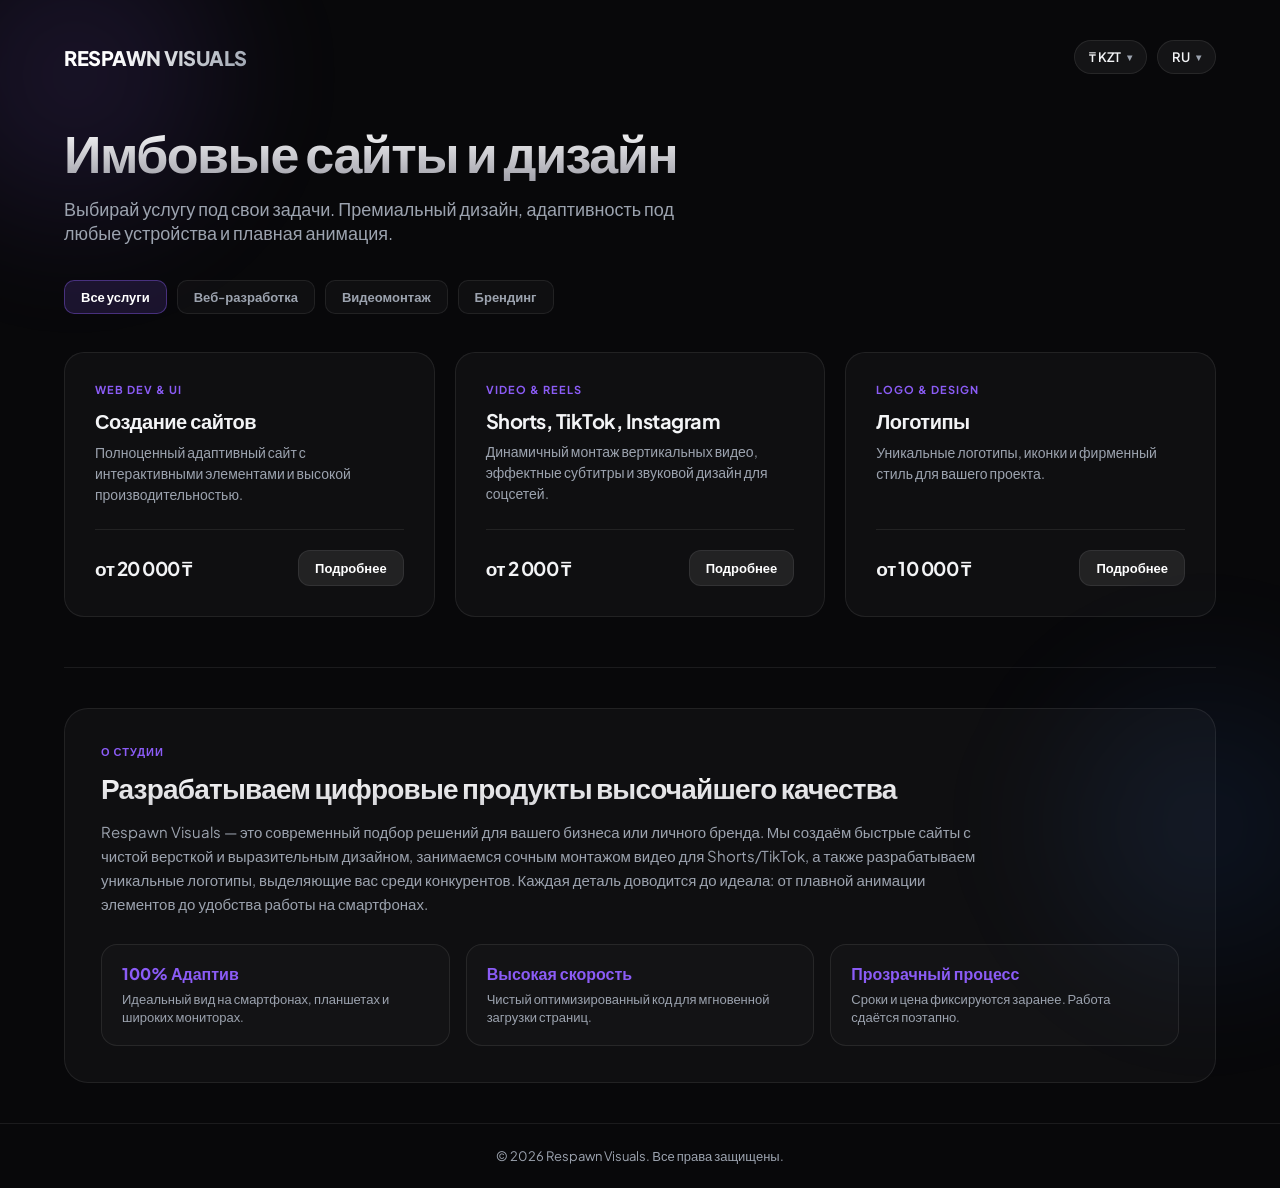
==== commit e31af896: "Update print statement from 'Hello' to 'Goodbye'" ====
--- a/index.html
+++ b/index.html
@@ -3,7 +3,7 @@
 <head>
     <meta charset="UTF-8">
     <meta name="viewport" content="width=device-width, initial-scale=1.0">
-    <title id="pageTitle">Respawn Visuals — Веб-разработка & Дизайн</title>
+    <title id="pageTitle">Respawn Visuals — Веб-разработка, Монтаж & Дизайн</title>
     <link href="https://fonts.googleapis.com/css2?family=Plus+Jakarta+Sans:wght@400;500;600;700;800&display=swap" rel="stylesheet">
     <style>
         :root {
@@ -1071,6 +1071,7 @@
             <div class="filter-tabs">
                 <button type="button" class="filter-btn active" onclick="filterCards('all', event)" data-i18n="filterAll">Все услуги</button>
                 <button type="button" class="filter-btn" onclick="filterCards('web', event)" data-i18n="filterWeb">Веб-разработка</button>
+                <button type="button" class="filter-btn" onclick="filterCards('video', event)" data-i18n="filterVideo">Видеомонтаж</button>
                 <button type="button" class="filter-btn" onclick="filterCards('design', event)" data-i18n="filterDesign">Брендинг</button>
             </div>
 
@@ -1087,6 +1088,18 @@
                     </div>
                 </div>
 
+                <div class="card" data-category="video" onclick="openDetails('shorts')">
+                    <div>
+                        <div class="card-tag">Video & Reels</div>
+                        <div class="card-name" data-i18n="card3Name">Shorts, TikTok, Instagram</div>
+                        <div class="card-desc" data-i18n="card3Desc">Динамичный монтаж вертикальных видео, эффектные субтитры и звуковой дизайн для соцсетей.</div>
+                    </div>
+                    <div class="card-footer">
+                        <span class="card-price" data-price="2000">от 2 000 ₸</span>
+                        <button type="button" class="action-btn" data-i18n="moreBtn">Подробнее</button>
+                    </div>
+                </div>
+
                 <div class="card" data-category="design" onclick="openDetails('branding')">
                     <div>
                         <div class="card-tag">Logo & Design</div>
@@ -1105,7 +1118,7 @@
                     <div class="card-tag" data-i18n="infoTag">О студии</div>
                     <h2 class="info-title" data-i18n="infoTitle">Разрабатываем цифровые продукты высочайшего качества</h2>
                     <p class="info-text" data-i18n="infoText">
-                        Respawn Visuals — это современный подбор решений для вашего бизнеса или личного бренда. Мы создаём быстрые сайты с чистой версткой и выразительным дизайном, а также разрабатываем уникальные логотипы, выделяющие вас среди конкурентов. Каждая деталь доводится до идеала: от плавной анимации элементов до удобства работы на смартфонах.
+                        Respawn Visuals — это современный подбор решений для вашего бизнеса или личного бренда. Мы создаём быстрые сайты с чистой версткой и выразительным дизайном, занимаемся сочным монтажом видео для Shorts/TikTok, а также разрабатываем уникальные логотипы, выделяющие вас среди конкурентов. Каждая деталь доводится до идеала: от плавной анимации элементов до удобства работы на смартфонах.
                     </p>
                     <div class="info-features">
                         <div class="info-feature-item">
@@ -1220,7 +1233,7 @@
                 fromText: "от",
                 heroTitle: "Имбовые сайты и дизайн",
                 heroSubtitle: "Выбирай услугу под свои задачи. Премиальный дизайн, адаптивность под любые устройства и плавная анимация.",
-                filterAll: "Все услуги", filterWeb: "Веб-разработка", filterDesign: "Брендинг",
+                filterAll: "Все услуги", filterWeb: "Веб-разработка", filterVideo: "Видеомонтаж", filterDesign: "Брендинг",
                 moreBtn: "Подробнее", backBtn: "← Назад к списку", priceTag: "Стоимость услуги",
                 reviewsTitle: "Отзывы клиентов", sendReview: "Отправить отзыв", footerRights: "Все права защищены.",
                 placeholderName: "Ваше имя", placeholderReview: "Ваш отзыв...",
@@ -1230,6 +1243,7 @@
                 processTitle: "От стратегии до запуска",
                 processDescWeb: "Ведём проект пошагово: каждый этап заканчивается приёмкой. Сроки и стоимость фиксируем до старта, а на финише передаём исходный код, доступы и обучаем работе с сайтом.",
                 processDescLogo: "Создаём логотип поэтапно: от глубокого анализа бренда и скетчей до финальной детализации и передачи всех векторных исходников.",
+                processDescShorts: "Создаем сочный видеоконтент по шагам: нарезка, добавление субтитров, цветокоррекция и качественная работа со звуком для максимального удержания зрителей.",
                 step1TitleWeb: "Аналитика и стратегия", step1TextWeb: "Изучаем задачи, аудиторию и конкурентов, фиксируем цели и структуру сайта.",
                 step2TitleWeb: "Прототип и дизайн", step2TextWeb: "Проектируем интерфейс под конверсию, создаём уникальный визуальный стиль.",
                 step3TitleWeb: "Разработка", step3TextWeb: "Чистая верстка, программирование, интеграция интерактивных элементов и анимаций.",
@@ -1240,9 +1254,14 @@
                 step3TitleLogo: "Доработка", step3TextLogo: "Утверждаем лучший вариант и дорабатываем детали по вашим правкам.",
                 step4TitleLogo: "Гайдлайн", step4TextLogo: "Формируем правила использования логотипа на различных носителях.",
                 step5TitleLogo: "Передача", step5TextLogo: "Высылаем полный комплект исходных файлов во всех векторных форматах.",
+                step1TitleShorts: "Изучение исходника", step1TextShorts: "Принимаем видеоматериалы, обсуждаем концепцию, отбираем лучшие моменты.",
+                step2TitleShorts: "Нарезка и динамика", step2TextShorts: "Убираем паузы, выстраиваем быстрый темп и динамичный ритм видео.",
+                step3TitleShorts: "Субтитры и графика", step3TextShorts: "Добавляем стильные анимационные субтитры, плашки и иконки.",
+                step4TitleShorts: "Звук и цвет", step4TextShorts: "Делаем чистый sound design (SFX), подбираем музыку и настраиваем цветокоррекцию.",
+                step5TitleShorts: "Рендер и экспорт", step5TextShorts: "Экспортируем готовый ролик в максимальном качестве под Shorts, Reels и TikTok.",
                 infoTag: "О студии",
                 infoTitle: "Разрабатываем цифровые продукты высочайшего качества",
-                infoText: "Respawn Visuals — это современный подбор решений для вашего бизнеса или личного бренда. Мы создаём быстрые сайты с чистой версткой и выразительным дизайном, а также разрабатываем уникальные логотипы, выделяющие вас среди конкурентов. Каждая деталь доводится до идеала: от плавной анимации элементов до удобства работы на смартфонах.",
+                infoText: "Respawn Visuals — это современный подбор решений для вашего бизнеса или личного бренда. Мы создаём быстрые сайты с чистой версткой и выразительным дизайном, занимаемся сочным монтажом видео для Shorts/TikTok, а также разрабатываем уникальные логотипы, выделяющие вас среди конкурентов. Каждая деталь доводится до идеала: от плавной анимации элементов до удобства работы на смартфонах.",
                 infoFeat1Title: "100% Адаптив", infoFeat1Desc: "Идеальный вид на смартфонах, планшетах и широких мониторах.",
                 infoFeat2Title: "Высокая скорость", infoFeat2Desc: "Чистый оптимизированный код для мгновенной загрузки страниц.",
                 infoFeat3Title: "Прозрачный процесс", infoFeat3Desc: "Сроки и цена фиксируются заранее. Работа сдаётся поэтапно.",
@@ -1250,12 +1269,16 @@
                     site: { name: "Сайт", price: 20000, desc: "Базовый адаптивный сайт с чистым дизайном.", features: ["Адаптивная верстка (ПК, планшеты, телефоны)", "Современный и чистый дизайн в темной стилистике", "Быстрая оптимизация кода и высокая скорость загрузки", "Прямая поддержка и обсуждение правок"] },
                     sitePlus: { name: "Сайт+", price: 35000, desc: "Расширенный функционал и интерактивные анимации.", features: ["Всё, что входит в тариф 'Сайт'", "Плавные интерактивные анимации при наведении", "Интерактивные элементы интерфейса и формы обратной связи", "Расширенная SEO-оптимизация"] },
                     siteUltra: { name: "Сайт Ультра", price: 60000, desc: "Премиум-решение с уникальной графикой и максимальной кастомизацией.", features: ["Всё, что входит в тариф 'Сайт+'", "Эксклюзивный индивидуальный дизайн и айдентика", "Продвинутые интерактивные скрипты и высокая сложность", "Приоритетная разработка и техподдержка 24/7"] },
+                    editing: { name: "Монтаж", price: 2000, desc: "Быстрый качественный монтаж вашего роли ка.", features: ["Нарезка лишних пауз и неудачных дублей", "Базовые динамичные субтитры", "Подбор фоновой музыки", "Готовый ролик под вертикальный формат"] },
+                    editingPlus: { name: "Монтаж+", price: 5000, desc: "Продвинутый монтаж с эффектами и саунд-дизайном.", features: ["Всё из тарифа 'Монтаж'", "Анимированные субтитры с выделением ключевых слов", "Звуковые эффекты (SFX) и выплывающие всплывашки", "Цветокоррекция и улучшение качества звука"] },
+                    editingUltra: { name: "Монтаж Ультра", price: 7000, desc: "Максимальный динамичный монтаж уровень 'Top Creator'.", features: ["Всё из тарифа 'Монтаж+'", "Сложная графическая анимация и 2D/3D элементы", "Уникальные переходы и максимальное удержание внимания", "Приоритетный рендер и неограниченные мелкие правки"] },
                     logo: { name: "Логотип", price: 10000, desc: "Базовый стильный логотип для вашего проекта.", features: ["1 уникальная концепция логотипа", "Подбор фирменной цветовой гаммы", "Базовые исходники для соцсетей и веба"] },
                     logoPlus: { name: "Логотип+", price: 18000, desc: "Несколько вариантов концептов и расширенный набор файлов.", features: ["Всё из тарифа 'Логотип'", "3 уникальных концепта на выбор", "Исходные векторные файлы (AI, EPS, SVG, PNG)", "Варианты адаптации под аватарки и баннеры"] },
                     logoUltra: { name: "Логотип Ультра", price: 30000, desc: "Максимальный пакет с глубокой проработкой и бренд-гайдом.", features: ["Всё из тарифа 'Логотип+'", "Неограниченные правки на этапе согласования", "Мини-гайдлайн по использованию стиля", "Приоритетная разработка за 24-48 часов"] }
                 },
                 cards: {
                     web: { name: "Создание сайтов", tag: "Web Dev & UI", sub: "Полноценный адаптивный сайт с интерактивными элементами и высокой производительностью.", basePrice: 20000 },
+                    shorts: { name: "Shorts, TikTok, Instagram", tag: "Video & Reels", sub: "Динамичный монтаж вертикальных видео, эффектные субтитры и звуковой дизайн для соцсетей.", basePrice: 2000 },
                     branding: { name: "Логотипы", tag: "Logo & Design", sub: "Уникальные логотипы, иконки и фирменный стиль для вашего проекта.", basePrice: 10000 }
                 }
             },
@@ -1263,7 +1286,7 @@
                 fromText: "from",
                 heroTitle: "Imba Websites & Design",
                 heroSubtitle: "Choose a service for your tasks. Premium design, responsiveness across all devices, and smooth animations.",
-                filterAll: "All Services", filterWeb: "Web Dev", filterDesign: "Logos",
+                filterAll: "All Services", filterWeb: "Web Dev", filterVideo: "Video Editing", filterDesign: "Logos",
                 moreBtn: "Details", backBtn: "← Back to list", priceTag: "Service Price",
                 reviewsTitle: "Client Reviews", sendReview: "Submit Review", footerRights: "All rights reserved.",
                 placeholderName: "Your name", placeholderReview: "Your review...",
@@ -1273,6 +1296,7 @@
                 processTitle: "From strategy to launch",
                 processDescWeb: "We guide the project step-by-step. Deadlines and costs are fixed before starting, and at the finish we hand over the source code and accesses.",
                 processDescLogo: "Creating a logo step-by-step: from deep brand analysis and sketches to final detailing and source files.",
+                processDescShorts: "Creating dynamic video content step-by-step: cutting, captions, color correction, and sound design for maximum engagement.",
                 step1TitleWeb: "Analytics & Strategy", step1TextWeb: "Studying tasks, audience, and competitors, establishing site goals and structure.",
                 step2TitleWeb: "Prototype & Design", step2TextWeb: "Designing interface for high conversion, creating unique visual identity.",
                 step3TitleWeb: "Development", step3TextWeb: "Clean markup, coding, integration of interactive elements and animations.",
@@ -1283,9 +1307,14 @@
                 step3TitleLogo: "Revision", step3TextLogo: "Approving the best option and refining details based on your feedback.",
                 step4TitleLogo: "Guidelines", step4TextLogo: "Setting up rules for logo usage across different media.",
                 step5TitleLogo: "Handover", step5TextLogo: "Sending a full set of source files in all vector formats.",
+                step1TitleShorts: "Reviewing Footage", step1TextShorts: "Receiving raw files, discussing the concept, selecting best moments.",
+                step2TitleShorts: "Cutting & Pacing", step2TextShorts: "Removing pauses, setting a fast-paced dynamic rhythm.",
+                step3TitleShorts: "Captions & Graphics", step3TextShorts: "Adding stylish animated subtitles, pop-ups, and icons.",
+                step4TitleShorts: "Sound & Color", step4TextShorts: "Crafting sound design (SFX), picking music, and color grading.",
+                step5TitleShorts: "Render & Export", step5TextShorts: "Exporting final video in highest quality for Shorts, Reels, and TikTok.",
                 infoTag: "About Us",
                 infoTitle: "We develop high-quality digital products",
-                infoText: "Respawn Visuals offers modern solutions for your business or personal brand. We build fast websites with clean code and striking design, as well as unique logos that stand out from competitors.",
+                infoText: "Respawn Visuals offers modern solutions for your business or personal brand. We build fast websites with clean code, edit catchy videos for Shorts/TikTok, and design unique logos.",
                 infoFeat1Title: "100% Adaptive", infoFeat1Desc: "Flawless view on phones, tablets, and wide monitors.",
                 infoFeat2Title: "High Speed", infoFeat2Desc: "Clean optimized code for instant page loading.",
                 infoFeat3Title: "Transparent Process", infoFeat3Desc: "Fixed timelines and costs upfront. Phased delivery.",
@@ -1293,12 +1322,16 @@
                     site: { name: "Website", price: 20000, desc: "Basic adaptive website with clean design.", features: ["Adaptive layout", "Modern dark design", "Fast optimization", "Direct support"] },
                     sitePlus: { name: "Website+", price: 35000, desc: "Extended functionality and interactive animations.", features: ["Everything in 'Website'", "Smooth hover animations", "Interactive UI elements & forms", "Advanced SEO optimization"] },
                     siteUltra: { name: "Website Ultra", price: 60000, desc: "Premium solution with unique graphics and max customization.", features: ["Everything in 'Website+'", "Exclusive custom design & identity", "Advanced scripts & high complexity", "Priority dev & 24/7 support"] },
+                    editing: { name: "Editing", price: 2000, desc: "Fast quality editing for your video clip.", features: ["Removing pauses and bloopers", "Basic dynamic captions", "Background music selection", "Vertical video output"] },
+                    editingPlus: { name: "Editing+", price: 5000, desc: "Advanced editing with effects and sound design.", features: ["Everything in 'Editing'", "Animated captions with highlights", "Sound effects (SFX) and pop-ups", "Color grading & audio enhancement"] },
+                    editingUltra: { name: "Editing Ultra", price: 7000, desc: "Top-tier dynamic editing for max retention.", features: ["Everything in 'Editing+'", "Complex motion graphics & 2D/3D elements", "Custom transitions & peak viewer retention", "Priority render & unlimited small edits"] },
                     logo: { name: "Logo", price: 10000, desc: "Basic stylish logo for your project.", features: ["1 unique logo concept", "Brand color palette", "Basic source files for web"] },
                     logoPlus: { name: "Logo+", price: 18000, desc: "Multiple concept options and expanded file set.", features: ["Everything in 'Logo'", "3 unique concepts to choose from", "Vector files (AI, EPS, SVG, PNG)", "Avatar and banner adaptations"] },
                     logoUltra: { name: "Logo Ultra", price: 30000, desc: "Maximum package with deep elaboration and brand guide.", features: ["Everything in 'Logo+'", "Unlimited revisions during approval", "Mini style guide", "Priority development in 24-48 hours"] }
                 },
                 cards: {
                     web: { name: "Website Creation", tag: "Web Dev & UI", sub: "Individual interface development for any of your tasks.", basePrice: 20000 },
+                    shorts: { name: "Shorts, TikTok, Instagram", tag: "Video & Reels", sub: "Dynamic video editing, impactful captions, and sound design for social media.", basePrice: 2000 },
                     branding: { name: "Logos", tag: "Logo & Design", sub: "Unique logos, icons, and branding for your project.", basePrice: 10000 }
                 }
             }
@@ -1373,7 +1406,7 @@
 
             const grid = document.getElementById('servicesGrid');
             const cards = grid.children;
-            const keys = ['web', 'branding'];
+            const keys = ['web', 'shorts', 'branding'];
             const currentSymbol = symbols[currentCurr];
             const fromWord = t.fromText || 'от';
 
@@ -1390,9 +1423,13 @@
             const convertedWeb = Math.round(baseWeb * rates[currentCurr]);
             cards[0].querySelector('.card-price').innerText = `${fromWord} ${convertedWeb.toLocaleString()} ${currentSymbol}`;
 
+            const baseShorts = translations.ru.tiers.editing.price;
+            const convertedShorts = Math.round(baseShorts * rates[currentCurr]);
+            cards[1].querySelector('.card-price').innerText = `${fromWord} ${convertedShorts.toLocaleString()} ${currentSymbol}`;
+
             const baseLogo = translations.ru.tiers.logo.price;
             const convertedLogo = Math.round(baseLogo * rates[currentCurr]);
-            cards[1].querySelector('.card-price').innerText = `${fromWord} ${convertedLogo.toLocaleString()} ${currentSymbol}`;
+            cards[2].querySelector('.card-price').innerText = `${fromWord} ${convertedLogo.toLocaleString()} ${currentSymbol}`;
 
             if (document.getElementById('detailPage').classList.contains('active')) {
                 updateDetailContent(currentProductId);
@@ -1413,9 +1450,13 @@
             const convertedWeb = Math.round(baseWeb * rates[curr]);
             cards[0].querySelector('.card-price').innerText = `${fromWord} ${convertedWeb.toLocaleString()} ${symbols[curr]}`;
 
+            const baseShorts = translations.ru.tiers.editing.price;
+            const convertedShorts = Math.round(baseShorts * rates[curr]);
+            cards[1].querySelector('.card-price').innerText = `${fromWord} ${convertedShorts.toLocaleString()} ${symbols[curr]}`;
+
             const baseLogo = translations.ru.tiers.logo.price;
             const convertedLogo = Math.round(baseLogo * rates[curr]);
-            cards[1].querySelector('.card-price').innerText = `${fromWord} ${convertedLogo.toLocaleString()} ${symbols[curr]}`;
+            cards[2].querySelector('.card-price').innerText = `${fromWord} ${convertedLogo.toLocaleString()} ${symbols[curr]}`;
 
             if (document.getElementById('detailPage').classList.contains('active')) {
                 updateDetailPrice();
@@ -1441,7 +1482,10 @@
 
         function openDetails(productId) {
             currentProductId = productId;
-            currentSubTier = (productId === 'web') ? 'site' : 'logo';
+            if (productId === 'web') currentSubTier = 'site';
+            else if (productId === 'shorts') currentSubTier = 'editing';
+            else currentSubTier = 'logo';
+
             document.getElementById('mainPage').classList.remove('active');
             document.getElementById('detailPage').classList.add('active');
             window.scrollTo({ top: 0, behavior: 'smooth' });
@@ -1479,6 +1523,18 @@
                 document.getElementById('step4Text').innerText = t.step4TextWeb;
                 document.getElementById('step5Title').innerText = t.step5TitleWeb;
                 document.getElementById('step5Text').innerText = t.step5TextWeb;
+            } else if (productId === 'shorts') {
+                document.getElementById('processDescText').innerText = t.processDescShorts;
+                document.getElementById('step1Title').innerText = t.step1TitleShorts;
+                document.getElementById('step1Text').innerText = t.step1TextShorts;
+                document.getElementById('step2Title').innerText = t.step2TitleShorts;
+                document.getElementById('step2Text').innerText = t.step2TextShorts;
+                document.getElementById('step3Title').innerText = t.step3TitleShorts;
+                document.getElementById('step3Text').innerText = t.step3TextShorts;
+                document.getElementById('step4Title').innerText = t.step4TitleShorts;
+                document.getElementById('step4Text').innerText = t.step4TextShorts;
+                document.getElementById('step5Title').innerText = t.step5TitleShorts;
+                document.getElementById('step5Text').innerText = t.step5TextShorts;
             } else {
                 document.getElementById('processDescText').innerText = t.processDescLogo;
                 document.getElementById('step1Title').innerText = t.step1TitleLogo;
@@ -1499,9 +1555,10 @@
             const grid = document.getElementById('subOptionsGrid');
             grid.innerHTML = '';
 
-            const tiersKeys = (currentProductId === 'web') 
-                ? ['site', 'sitePlus', 'siteUltra'] 
-                : ['logo', 'logoPlus', 'logoUltra'];
+            let tiersKeys = [];
+            if (currentProductId === 'web') tiersKeys = ['site', 'sitePlus', 'siteUltra'];
+            else if (currentProductId === 'shorts') tiersKeys = ['editing', 'editingPlus', 'editingUltra'];
+            else tiersKeys = ['logo', 'logoPlus', 'logoUltra'];
 
             tiersKeys.forEach(key => {
                 const tier = t.tiers[key];
@@ -1551,26 +1608,51 @@
             document.getElementById('detailPrice').innerText = `${converted.toLocaleString()} ${symbols[currentCurr]}`;
         }
 
-        function getStoredReviews() {
+        const SUPABASE_URL = 'https://tmmwkjqblsigfzjzvgtf.supabase.co';
+        const SUPABASE_ANON_KEY = 'sb_publishable_KZflsGXYsR9dWhUaHzZODQ_7geng4fF';
+
+        async function fetchReviews(productId) {
             try {
-                const data = localStorage.getItem('respawn_reviews');
-                return data ? JSON.parse(data) : {};
-            } catch(e) {
-                return {};
-            }
-        }
-
-        function saveReviewsData(reviewsObj) {
+                const res = await fetch(
+                    `${SUPABASE_URL}/rest/v1/reviews?product_id=eq.${encodeURIComponent(productId)}&select=*&order=created_at.desc`,
+                    {
+                        headers: {
+                            'apikey': SUPABASE_ANON_KEY,
+                            'Authorization': `Bearer ${SUPABASE_ANON_KEY}`
+                        }
+                    }
+                );
+                if (!res.ok) return [];
+                return await res.json();
+            } catch (e) {
+                return [];
+            }
+        }
+
+        async function insertReview(productId, author, text) {
             try {
-                localStorage.setItem('respawn_reviews', JSON.stringify(reviewsObj));
-            } catch(e) {}
-        }
-
-        function renderReviews(productId) {
+                const res = await fetch(`${SUPABASE_URL}/rest/v1/reviews`, {
+                    method: 'POST',
+                    headers: {
+                        'apikey': SUPABASE_ANON_KEY,
+                        'Authorization': `Bearer ${SUPABASE_ANON_KEY}`,
+                        'Content-Type': 'application/json',
+                        'Prefer': 'return=minimal'
+                    },
+                    body: JSON.stringify({ product_id: productId, name: author, text })
+                });
+                return res.ok;
+            } catch (e) {
+                return false;
+            }
+        }
+
+        async function renderReviews(productId) {
             const listEl = document.getElementById('reviewsList');
-            const allReviews = getStoredReviews();
-            const productReviews = allReviews[productId] || [];
             const t = translations[currentLang];
+            listEl.innerHTML = `<p style="color: var(--text-muted); font-size: 14px;">${t.loadingReviews || '...'}</p>`;
+
+            const productReviews = await fetchReviews(productId);
 
             if (productReviews.length === 0) {
                 listEl.innerHTML = `<p style="color: var(--text-muted); font-size: 14px;" data-i18n="noReviews">${t.noReviews}</p>`;
@@ -1578,34 +1660,36 @@
             }
 
             listEl.innerHTML = '';
-            [...productReviews].reverse().forEach(rev => {
+            productReviews.forEach(rev => {
                 const card = document.createElement('div');
                 card.className = 'review-card';
                 card.innerHTML = `
-                    <div class="review-author">${escapeHtml(rev.author)}</div>
+                    <div class="review-author">${escapeHtml(rev.name)}</div>
                     <div class="review-text">${escapeHtml(rev.text)}</div>
                 `;
                 listEl.appendChild(card);
             });
         }
 
-        function submitReview(event) {
+        async function submitReview(event) {
             event.preventDefault();
             const authorInput = document.getElementById('reviewAuthor');
             const textInput = document.getElementById('reviewText');
+            const submitBtn = event.target.querySelector('button[type="submit"]');
 
             const author = authorInput.value.trim();
             const text = textInput.value.trim();
 
             if (!author || !text) return;
 
-            const allReviews = getStoredReviews();
-            if (!allReviews[currentProductId]) {
-                allReviews[currentProductId] = [];
-            }
-            
-            allReviews[currentProductId].push({ author, text, date: Date.now() });
-            saveReviewsData(allReviews);
+            submitBtn.disabled = true;
+            const ok = await insertReview(currentProductId, author, text);
+            submitBtn.disabled = false;
+
+            if (!ok) {
+                alert('Не удалось отправить отзыв. Попробуй ещё раз.');
+                return;
+            }
 
             authorInput.value = '';
             textInput.value = '';
@@ -1617,4 +1701,4 @@
         }
     </script>
 </body>
-</html>+</html>
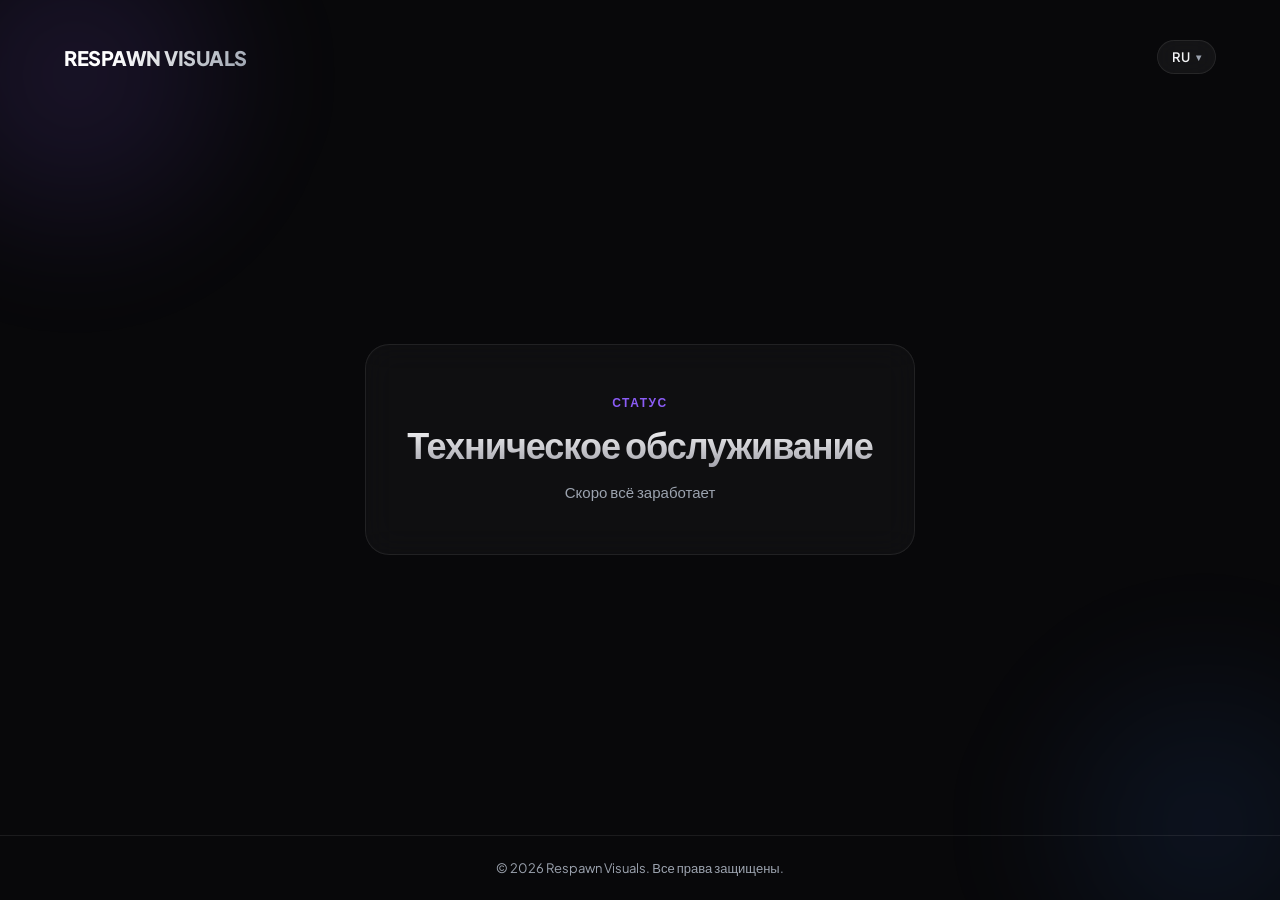
==== commit d0d82a79: "Update print statement from 'Hello' to 'Goodbye'" ====
--- a/index.html
+++ b/index.html
@@ -3,7 +3,9 @@
 <head>
     <meta charset="UTF-8">
     <meta name="viewport" content="width=device-width, initial-scale=1.0">
-    <title id="pageTitle">Respawn Visuals — Веб-разработка, Монтаж & Дизайн</title>
+    <title id="pageTitle">Respawn Visuals — Техническое обслуживание</title>
+    <link rel="preconnect" href="https://fonts.googleapis.com">
+    <link rel="preconnect" href="https://fonts.gstatic.com" crossorigin>
     <link href="https://fonts.googleapis.com/css2?family=Plus+Jakarta+Sans:wght@400;500;600;700;800&display=swap" rel="stylesheet">
     <style>
         :root {
@@ -11,9 +13,8 @@
             --card-bg: rgba(255, 255, 255, 0.03);
             --card-border: rgba(255, 255, 255, 0.08);
             --card-hover: rgba(139, 92, 246, 0.08);
-            --border-hover: rgba(139, 92, 246, 0.4);
+            --border-hover: rgba(139, 92, 246, 0.5);
             --primary: #8b5cf6;
-            --primary-hover: #7c3aed;
             --text-main: #f3f4f6;
             --text-muted: #9ca3af;
             --transition: all 0.4s cubic-bezier(0.16, 1, 0.3, 1);
@@ -35,11 +36,6 @@
             display: flex;
             flex-direction: column;
             justify-content: space-between;
-        }
-
-        body[dir="rtl"] {
-            direction: rtl;
-            text-align: right;
         }
 
         .glow-sphere {
@@ -54,7 +50,7 @@
             filter: blur(40px);
         }
 
-        .glow-sphere-2 {
+        .glow-sphere-secondary {
             position: fixed;
             width: 450px;
             height: 450px;
@@ -71,16 +67,16 @@
             margin: 0 auto;
             padding: 40px 24px;
             width: 100%;
+            display: flex;
+            flex-direction: column;
+            flex-grow: 1;
         }
 
         header {
             display: flex;
             justify-content: space-between;
             align-items: center;
-            flex-wrap: wrap;
-            gap: 20px;
-            margin-bottom: 50px;
-            animation: fadeInDown 0.8s cubic-bezier(0.16, 1, 0.3, 1) forwards;
+            margin-bottom: 30px;
             position: relative;
             z-index: 200;
         }
@@ -94,18 +90,12 @@
             -webkit-text-fill-color: transparent;
         }
 
-        .header-controls {
-            display: flex;
-            align-items: center;
-            gap: 10px;
-        }
-
-        .mini-dropdown {
+        .lang-select {
             position: relative;
             display: inline-block;
         }
 
-        .mini-btn {
+        .lang-btn {
             background: rgba(255, 255, 255, 0.05);
             border: 1px solid var(--card-border);
             color: var(--text-main);
@@ -122,24 +112,24 @@
             user-select: none;
         }
 
-        .mini-btn:hover {
+        .lang-btn:hover {
             background: rgba(139, 92, 246, 0.2);
             border-color: var(--border-hover);
             color: #fff;
         }
 
-        .mini-btn::after {
+        .lang-btn::after {
             content: '▾';
             font-size: 10px;
             color: var(--text-muted);
             transition: transform 0.3s ease;
         }
 
-        .mini-dropdown.active .mini-btn::after {
+        .lang-select.active .lang-btn::after {
             transform: rotate(180deg);
         }
 
-        .mini-menu {
+        .lang-menu {
             position: absolute;
             top: calc(100% + 8px);
             right: 0;
@@ -157,24 +147,17 @@
             visibility: hidden;
             pointer-events: none;
             transform: translateY(-8px) scale(0.95);
-            transition: opacity 0.25s cubic-bezier(0.16, 1, 0.3, 1),
-                        transform 0.25s cubic-bezier(0.16, 1, 0.3, 1),
-                        visibility 0.25s ease;
-        }
-
-        body[dir="rtl"] .mini-menu {
-            right: auto;
-            left: 0;
-        }
-
-        .mini-dropdown.active .mini-menu {
+            transition: opacity 0.25s ease, transform 0.25s ease, visibility 0.25s ease;
+        }
+
+        .lang-select.active .lang-menu {
             opacity: 1;
             visibility: visible;
             pointer-events: auto;
             transform: translateY(0) scale(1);
         }
 
-        .mini-item {
+        .lang-option {
             background: transparent;
             border: none;
             color: var(--text-main);
@@ -185,729 +168,83 @@
             cursor: pointer;
             text-align: left;
             transition: background-color 0.2s ease, color 0.2s ease;
-            display: flex;
-            align-items: center;
-            justify-content: space-between;
             width: 100%;
         }
 
-        body[dir="rtl"] .mini-item {
-            text-align: right;
-        }
-
-        .mini-item:hover, .mini-item.active {
+        .lang-option:hover, .lang-option.active {
             background: var(--primary);
             color: #fff;
         }
 
-        .page {
-            display: none;
-            animation: fadeIn 0.5s cubic-bezier(0.16, 1, 0.3, 1) forwards;
-        }
-
-        .page.active {
-            display: block;
-        }
-
-        .hero-title {
-            font-size: clamp(32px, 5vw, 52px);
-            font-weight: 800;
-            line-height: 1.1;
-            letter-spacing: -1.5px;
-            margin-bottom: 16px;
-            background: linear-gradient(180deg, #ffffff 0%, #a1a1aa 100%);
-            -webkit-background-clip: text;
-            -webkit-text-fill-color: transparent;
-        }
-
-        .hero-subtitle {
-            font-size: clamp(15px, 2vw, 18px);
-            color: var(--text-muted);
-            margin-bottom: 35px;
-            font-weight: 400;
-            max-width: 650px;
-        }
-
-        .filter-tabs {
-            display: flex;
-            gap: 10px;
-            margin-bottom: 30px;
-            overflow-x: auto;
-            padding-bottom: 8px;
-        }
-
-        .filter-btn {
-            background: var(--card-bg);
-            border: 1px solid var(--card-border);
-            color: var(--text-muted);
-            padding: 8px 16px;
-            border-radius: 10px;
-            font-size: 13px;
-            font-weight: 600;
-            cursor: pointer;
-            white-space: nowrap;
-            transition: var(--transition);
-        }
-
-        .filter-btn.active, .filter-btn:hover {
-            background: rgba(139, 92, 246, 0.15);
-            color: #fff;
-            border-color: var(--border-hover);
-        }
-
-        .services-grid {
-            display: grid;
-            grid-template-columns: repeat(auto-fit, minmax(280px, 1fr));
-            gap: 20px;
-        }
-
-        .card {
-            background: var(--card-bg);
-            border: 1px solid var(--card-border);
-            border-radius: 20px;
-            padding: 30px;
-            backdrop-filter: blur(16px);
-            cursor: pointer;
-            position: relative;
-            overflow: hidden;
-            transition: var(--transition);
-            display: flex;
-            flex-direction: column;
-            justify-content: space-between;
-        }
-
-        .card::before {
-            content: '';
-            position: absolute;
-            top: 0;
-            left: 0;
-            width: 100%;
-            height: 100%;
-            background: radial-gradient(800px circle at var(--mouse-x, 0) var(--mouse-y, 0), rgba(139, 92, 246, 0.08), transparent 40%);
-            opacity: 0;
-            transition: opacity 0.3s;
-            pointer-events: none;
-        }
-
-        .card:hover::before {
-            opacity: 1;
-        }
-
-        .card:hover {
-            transform: translateY(-6px);
-            background: var(--card-hover);
-            border-color: var(--border-hover);
-            box-shadow: 0 20px 40px -15px rgba(139, 92, 246, 0.2);
-        }
-
-        .card-tag {
-            font-size: 11px;
-            font-weight: 700;
-            text-transform: uppercase;
-            letter-spacing: 1px;
-            color: var(--primary);
-            margin-bottom: 12px;
-        }
-
-        .card-name {
-            font-size: 20px;
-            font-weight: 700;
-            margin-bottom: 8px;
-            letter-spacing: -0.5px;
-        }
-
-        .card-desc {
-            font-size: 14px;
-            color: var(--text-muted);
-            margin-bottom: 24px;
-            line-height: 1.5;
-        }
-
-        .card-footer {
-            display: flex;
-            justify-content: space-between;
+        main {
+            flex-grow: 1;
+            display: flex;
             align-items: center;
-            border-top: 1px solid var(--card-border);
-            padding-top: 20px;
-        }
-
-        body[dir="rtl"] .card-footer {
-            flex-direction: row-reverse;
-        }
-
-        .card-price {
-            font-size: 19px;
-            font-weight: 700;
-            letter-spacing: -0.5px;
-        }
-
-        .action-btn {
-            background: rgba(255, 255, 255, 0.08);
-            border: 1px solid var(--card-border);
-            color: #fff;
-            padding: 9px 16px;
-            border-radius: 12px;
-            font-size: 13px;
-            font-weight: 600;
-            cursor: pointer;
-            transition: background-color 0.3s ease, transform 0.3s ease, box-shadow 0.3s ease, border-color 0.3s ease;
-        }
-
-        .action-btn:hover {
-            background-color: #8a2be2;
-            border-color: #8a2be2;
-            transform: scale(1.05);
-            box-shadow: 0 4px 16px rgba(138, 43, 226, 0.4);
-        }
-
-        .action-btn:active {
-            transform: scale(0.98);
-        }
-
-        .card:hover .action-btn {
-            background: var(--primary);
-            border-color: var(--primary);
-            box-shadow: 0 4px 16px rgba(139, 92, 246, 0.4);
-        }
-
-        .info-section {
-            margin-top: 50px;
-            border-top: 1px solid var(--card-border);
-            padding-top: 40px;
-        }
-
-        .info-card {
+            justify-content: center;
+        }
+
+        .maintenance-card {
             background: var(--card-bg);
             border: 1px solid var(--card-border);
             border-radius: 24px;
-            padding: 36px;
+            padding: 50px 40px;
+            text-align: center;
             backdrop-filter: blur(16px);
+            max-width: 550px;
+            width: 100%;
             position: relative;
             overflow: hidden;
+            cursor: default;
             transition: transform 0.4s cubic-bezier(0.16, 1, 0.3, 1),
                         border-color 0.4s ease,
                         box-shadow 0.4s ease,
                         background-color 0.4s ease;
         }
 
-        .info-card::before {
+        .maintenance-card::before {
             content: '';
             position: absolute;
             inset: 0;
-            background: linear-gradient(135deg, rgba(139, 92, 246, 0.12), rgba(59, 130, 246, 0.05));
+            background: linear-gradient(135deg, rgba(139, 92, 246, 0.15), rgba(59, 130, 246, 0.08));
             opacity: 0;
             transition: opacity 0.4s ease;
             pointer-events: none;
         }
 
-        .info-card:hover {
-            transform: translateY(-6px);
-            border-color: rgba(139, 92, 246, 0.5);
-            box-shadow: 0 20px 45px -10px rgba(139, 92, 246, 0.25);
+        .maintenance-card:hover {
+            transform: translateY(-8px) scale(1.02);
+            border-color: var(--border-hover);
+            box-shadow: 0 20px 45px -10px rgba(139, 92, 246, 0.3);
             background: rgba(139, 92, 246, 0.04);
         }
 
-        .info-card:hover::before {
+        .maintenance-card:hover::before {
             opacity: 1;
         }
 
-        .info-title {
-            font-size: clamp(22px, 3.5vw, 28px);
+        .maintenance-tag {
+            font-size: 12px;
+            font-weight: 700;
+            text-transform: uppercase;
+            letter-spacing: 1.5px;
+            color: var(--primary);
+            margin-bottom: 12px;
+        }
+
+        .maintenance-title {
+            font-size: clamp(26px, 4vw, 36px);
             font-weight: 800;
-            margin-bottom: 14px;
-            letter-spacing: -0.8px;
-            background: linear-gradient(180deg, #ffffff 0%, #d4d4d8 100%);
+            letter-spacing: -1px;
+            margin-bottom: 12px;
+            background: linear-gradient(180deg, #ffffff 0%, #a1a1aa 100%);
             -webkit-background-clip: text;
             -webkit-text-fill-color: transparent;
         }
 
-        .info-text {
+        .maintenance-desc {
             font-size: 15px;
             color: var(--text-muted);
             line-height: 1.6;
-            margin-bottom: 28px;
-            max-width: 900px;
-        }
-
-        .info-features {
-            display: grid;
-            grid-template-columns: repeat(auto-fit, minmax(220px, 1fr));
-            gap: 16px;
-        }
-
-        .info-feature-item {
-            background: rgba(255, 255, 255, 0.02);
-            border: 1px solid var(--card-border);
-            border-radius: 16px;
-            padding: 18px 20px;
-            transition: var(--transition);
-        }
-
-        .info-feature-item:hover {
-            background: rgba(139, 92, 246, 0.08);
-            border-color: var(--border-hover);
-            transform: translateY(-3px);
-            box-shadow: 0 8px 20px -6px rgba(139, 92, 246, 0.3);
-        }
-
-        .info-feature-title {
-            color: var(--primary);
-            font-weight: 800;
-            font-size: 16px;
-            margin-bottom: 6px;
-            display: flex;
-            align-items: center;
-            gap: 8px;
-        }
-
-        .info-feature-desc {
-            font-size: 13px;
-            color: var(--text-muted);
-            line-height: 1.4;
-        }
-
-        .back-btn {
-            background: rgba(255, 255, 255, 0.05);
-            border: 1px solid var(--card-border);
-            color: var(--text-main);
-            padding: 10px 16px;
-            border-radius: 12px;
-            font-size: 13px;
-            font-weight: 600;
-            cursor: pointer;
-            display: inline-flex;
-            align-items: center;
-            gap: 8px;
-            margin-bottom: 30px;
-            transition: var(--transition);
-        }
-
-        body[dir="rtl"] .back-btn {
-            flex-direction: row-reverse;
-        }
-
-        .back-btn:hover {
-            background: rgba(255, 255, 255, 0.1);
-            transform: translateX(-4px);
-        }
-
-        .detail-card {
-            background: var(--card-bg);
-            border: 1px solid var(--card-border);
-            border-radius: 24px;
-            padding: 40px;
-            backdrop-filter: blur(16px);
-        }
-
-        .detail-header {
-            display: flex;
-            justify-content: space-between;
-            align-items: flex-start;
-            flex-wrap: wrap;
-            gap: 20px;
-            margin-bottom: 30px;
-            padding-bottom: 30px;
-            border-bottom: 1px solid var(--card-border);
-        }
-
-        .detail-title {
-            font-size: clamp(24px, 4vw, 32px);
-            font-weight: 800;
-            letter-spacing: -1px;
-            margin-bottom: 8px;
-        }
-
-        .detail-price-box {
-            text-align: right;
-        }
-
-        body[dir="rtl"] .detail-price-box {
-            text-align: left;
-        }
-
-        .detail-price-tag {
-            font-size: 12px;
-            color: var(--text-muted);
-            text-transform: uppercase;
-            letter-spacing: 1px;
-            margin-bottom: 4px;
-        }
-
-        .detail-price-value {
-            font-size: 32px;
-            font-weight: 800;
-            color: var(--primary);
-            letter-spacing: -1px;
-        }
-
-        .sub-options-grid {
-            display: grid;
-            grid-template-columns: repeat(auto-fit, minmax(240px, 1fr));
-            gap: 16px;
-            margin-bottom: 30px;
-        }
-
-        .sub-option-card {
-            background: rgba(255, 255, 255, 0.02);
-            border: 1px solid var(--card-border);
-            border-radius: 16px;
-            padding: 20px;
-            cursor: pointer;
-            position: relative;
-            overflow: hidden;
-            display: flex;
-            flex-direction: column;
-            justify-content: space-between;
-            transition: transform 0.4s cubic-bezier(0.16, 1, 0.3, 1), 
-                        background-color 0.4s ease, 
-                        border-color 0.4s ease, 
-                        box-shadow 0.4s ease;
-        }
-
-        .sub-option-card::after {
-            content: '';
-            position: absolute;
-            inset: 0;
-            background: linear-gradient(135deg, rgba(139, 92, 246, 0.12), rgba(59, 130, 246, 0.05));
-            opacity: 0;
-            transition: opacity 0.4s ease;
-            pointer-events: none;
-        }
-
-        .sub-option-card:hover::after {
-            opacity: 1;
-        }
-
-        .sub-option-card:hover {
-            background: rgba(139, 92, 246, 0.06);
-            border-color: rgba(139, 92, 246, 0.5);
-            box-shadow: 0 12px 35px -10px rgba(139, 92, 246, 0.3);
-            transform: translateY(-5px) scale(1.01);
-        }
-
-        .sub-option-card.active {
-            background: rgba(139, 92, 246, 0.1);
-            border-color: var(--primary);
-            box-shadow: 0 0 25px rgba(139, 92, 246, 0.35), inset 0 0 15px rgba(139, 92, 246, 0.1);
-            animation: pulseActiveCard 3s infinite ease-in-out;
-        }
-
-        @keyframes pulseActiveCard {
-            0%, 100% {
-                border-color: rgba(139, 92, 246, 0.7);
-                box-shadow: 0 0 20px rgba(139, 92, 246, 0.3), inset 0 0 10px rgba(139, 92, 246, 0.1);
-            }
-            50% {
-                border-color: rgba(168, 85, 247, 1);
-                box-shadow: 0 0 32px rgba(168, 85, 247, 0.55), inset 0 0 20px rgba(168, 85, 247, 0.2);
-            }
-        }
-
-        .sub-option-title {
-            font-size: 16px;
-            font-weight: 700;
-            margin-bottom: 6px;
-            position: relative;
-            z-index: 1;
-            transition: color 0.3s ease;
-        }
-
-        .sub-option-card:hover .sub-option-title,
-        .sub-option-card.active .sub-option-title {
-            color: #c4b5fd;
-        }
-
-        .sub-option-price {
-            font-size: 15px;
-            font-weight: 700;
-            color: var(--primary);
-            margin-top: 12px;
-            position: relative;
-            z-index: 1;
-            transition: transform 0.3s ease;
-        }
-
-        .sub-option-card:hover .sub-option-price {
-            transform: scale(1.05);
-        }
-
-        .features-list {
-            list-style: none;
-            margin-bottom: 40px;
-            display: grid;
-            grid-template-columns: repeat(auto-fit, minmax(240px, 1fr));
-            gap: 16px;
-        }
-
-        .features-list li {
-            background: rgba(255, 255, 255, 0.02);
-            border: 1px solid var(--card-border);
-            padding: 20px;
-            border-radius: 16px;
-            font-size: 14px;
-            font-weight: 500;
-            display: flex;
-            align-items: center;
-            gap: 12px;
-            position: relative;
-            overflow: hidden;
-            cursor: default;
-            transition: transform 0.35s cubic-bezier(0.16, 1, 0.3, 1), 
-                        background-color 0.35s ease, 
-                        border-color 0.35s ease, 
-                        box-shadow 0.35s ease;
-        }
-
-        body[dir="rtl"] .features-list li {
-            flex-direction: row-reverse;
-        }
-
-        .features-list li::after {
-            content: '';
-            position: absolute;
-            inset: 0;
-            background: linear-gradient(135deg, rgba(139, 92, 246, 0.1), rgba(59, 130, 246, 0.04));
-            opacity: 0;
-            transition: opacity 0.35s ease;
-            pointer-events: none;
-        }
-
-        .features-list li:hover::after {
-            opacity: 1;
-        }
-
-        .features-list li:hover {
-            transform: translateY(-4px) scale(1.01);
-            background: rgba(139, 92, 246, 0.06);
-            border-color: rgba(139, 92, 246, 0.4);
-            box-shadow: 0 12px 35px -10px rgba(139, 92, 246, 0.25);
-        }
-
-        .features-list li::before {
-            content: '✓';
-            color: var(--primary);
-            font-weight: 800;
-            font-size: 16px;
-            flex-shrink: 0;
-            transition: transform 0.3s ease;
-        }
-
-        .features-list li:hover::before {
-            transform: scale(1.2);
-            color: #c4b5fd;
-        }
-
-        .process-section {
-            margin-top: 40px;
-            margin-bottom: 40px;
-            border-top: 1px solid var(--card-border);
-            padding-top: 40px;
-        }
-
-        .process-title-container {
-            margin-bottom: 30px;
-        }
-
-        .process-subtitle-tag {
-            font-size: 12px;
-            font-weight: 700;
-            text-transform: uppercase;
-            letter-spacing: 1px;
-            color: var(--primary);
-            margin-bottom: 6px;
-        }
-
-        .process-main-title {
-            font-size: clamp(20px, 3vw, 26px);
-            font-weight: 800;
-            letter-spacing: -0.5px;
-            margin-bottom: 10px;
-        }
-
-        .process-desc {
-            font-size: 14px;
-            color: var(--text-muted);
-            line-height: 1.5;
-            max-width: 800px;
-        }
-
-        .process-steps-grid {
-            display: grid;
-            grid-template-columns: repeat(auto-fit, minmax(200px, 1fr));
-            gap: 16px;
-            position: relative;
-        }
-
-        .process-step-card {
-            background: rgba(255, 255, 255, 0.02);
-            border: 1px solid var(--card-border);
-            border-radius: 16px;
-            padding: 24px 20px;
-            position: relative;
-            transition: var(--transition);
-            display: flex;
-            flex-direction: column;
-            justify-content: flex-start;
-        }
-
-        .process-step-card:hover {
-            background: var(--card-hover);
-            border-color: var(--border-hover);
-            transform: translateY(-4px);
-            box-shadow: 0 12px 30px -10px rgba(139, 92, 246, 0.2);
-        }
-
-        .step-number {
-            width: 36px;
-            height: 36px;
-            background: rgba(139, 92, 246, 0.15);
-            border: 1px solid var(--border-hover);
-            color: var(--primary);
-            border-radius: 50%;
-            display: flex;
-            align-items: center;
-            justify-content: center;
-            font-weight: 800;
-            font-size: 15px;
-            margin-bottom: 16px;
-            box-shadow: 0 4px 12px rgba(139, 92, 246, 0.2);
-        }
-
-        .step-title {
-            font-size: 15px;
-            font-weight: 700;
-            margin-bottom: 8px;
-            letter-spacing: -0.3px;
-        }
-
-        .step-text {
-            font-size: 13px;
-            color: var(--text-muted);
-            line-height: 1.4;
-        }
-
-        .tg-btn {
-            display: flex;
-            align-items: center;
-            justify-content: center;
-            gap: 10px;
-            width: 100%;
-            background: linear-gradient(135deg, #8b5cf6 0%, #6d28d9 100%);
-            color: #fff;
-            text-decoration: none;
-            padding: 16px 24px;
-            border-radius: 16px;
-            font-size: 16px;
-            font-weight: 700;
-            box-shadow: 0 10px 30px -10px rgba(139, 92, 246, 0.5);
-            transition: var(--transition);
-        }
-
-        .tg-btn:hover {
-            transform: translateY(-2px);
-            box-shadow: 0 15px 35px -8px rgba(139, 92, 246, 0.7);
-        }
-
-        .reviews-container {
-            margin-top: 40px;
-            border-top: 1px solid var(--card-border);
-            padding-top: 30px;
-        }
-
-        .reviews-title {
-            font-size: 20px;
-            font-weight: 700;
-            margin-bottom: 20px;
-        }
-
-        .review-form {
-            display: flex;
-            flex-direction: column;
-            gap: 12px;
-            margin-bottom: 30px;
-        }
-
-        .review-input, .review-textarea {
-            background: rgba(255, 255, 255, 0.05);
-            border: 1px solid var(--card-border);
-            padding: 12px 16px;
-            border-radius: 12px;
-            color: #fff;
-            font-size: 14px;
-            outline: none;
-            transition: var(--transition);
-        }
-
-        .review-input:focus, .review-textarea:focus {
-            border-color: var(--primary);
-            background: rgba(255, 255, 255, 0.08);
-        }
-
-        .review-textarea {
-            resize: none;
-            height: 90px;
-        }
-
-        .reviews-list {
-            display: flex;
-            flex-direction: column;
-            gap: 12px;
-        }
-
-        .review-card {
-            background: rgba(255, 255, 255, 0.02);
-            border: 1px solid var(--card-border);
-            padding: 18px 22px;
-            border-radius: 14px;
-            animation: fadeIn 0.4s ease;
-            position: relative;
-            overflow: hidden;
-            cursor: default;
-            transition: transform 0.35s cubic-bezier(0.16, 1, 0.3, 1), 
-                        background-color 0.35s ease, 
-                        border-color 0.35s ease, 
-                        box-shadow 0.35s ease;
-        }
-
-        .review-card::before {
-            content: '';
-            position: absolute;
-            left: 0;
-            top: 0;
-            height: 100%;
-            width: 4px;
-            background: var(--primary);
-            opacity: 0;
-            transition: opacity 0.35s ease;
-        }
-
-        .review-card:hover {
-            transform: translateY(-4px) scale(1.01);
-            background: rgba(139, 92, 246, 0.06);
-            border-color: var(--border-hover);
-            box-shadow: 0 12px 35px -10px rgba(139, 92, 246, 0.25);
-        }
-
-        .review-card:hover::before {
-            opacity: 1;
-        }
-
-        .review-author {
-            font-weight: 700;
-            font-size: 14px;
-            color: var(--primary);
-            margin-bottom: 6px;
-            transition: color 0.3s ease;
-        }
-
-        .review-card:hover .review-author {
-            color: #a78bfa;
-        }
-
-        .review-text {
-            font-size: 14px;
-            color: var(--text-main);
-            line-height: 1.4;
         }
 
         footer {
@@ -917,302 +254,35 @@
             color: var(--text-muted);
             border-top: 1px solid var(--card-border);
         }
-
-        @keyframes fadeIn {
-            from { opacity: 0; transform: translateY(10px); }
-            to { opacity: 1; transform: translateY(0); }
-        }
-
-        @keyframes fadeInDown {
-            from { opacity: 0; transform: translateY(-10px); }
-            to { opacity: 1; transform: translateY(0); }
-        }
-
-        @media (max-width: 768px) {
-            .container {
-                padding: 16px 14px;
-            }
-
-            header {
-                flex-direction: row;
-                align-items: center;
-                justify-content: space-between;
-                gap: 14px;
-                margin-bottom: 30px;
-            }
-
-            .hero-title {
-                font-size: 28px;
-                letter-spacing: -1px;
-            }
-
-            .hero-subtitle {
-                font-size: 14px;
-                margin-bottom: 24px;
-            }
-
-            .services-grid {
-                grid-template-columns: 1fr;
-                gap: 14px;
-            }
-
-            .card {
-                padding: 20px;
-            }
-
-            .info-card {
-                padding: 24px 18px;
-            }
-
-            .info-features {
-                grid-template-columns: 1fr;
-            }
-
-            .detail-card {
-                padding: 20px 16px;
-                border-radius: 18px;
-            }
-
-            .detail-header {
-                flex-direction: column;
-                align-items: stretch;
-                gap: 16px;
-                margin-bottom: 20px;
-                padding-bottom: 20px;
-            }
-
-            .detail-price-box {
-                text-align: left;
-                display: flex;
-                justify-content: space-between;
-                align-items: center;
-                background: rgba(255, 255, 255, 0.03);
-                border: 1px solid var(--card-border);
-                padding: 12px 16px;
-                border-radius: 12px;
-            }
-
-            body[dir="rtl"] .detail-price-box {
-                text-align: right;
-            }
-
-            .detail-price-value {
-                font-size: 24px;
-            }
-
-            .sub-options-grid {
-                grid-template-columns: 1fr;
-                gap: 12px;
-            }
-
-            .features-list {
-                grid-template-columns: 1fr;
-                gap: 10px;
-            }
-
-            .features-list li {
-                padding: 14px;
-                font-size: 13px;
-            }
-
-            .process-steps-grid {
-                grid-template-columns: 1fr;
-                gap: 12px;
-            }
-
-            .process-step-card {
-                padding: 18px 16px;
-            }
-
-            .tg-btn {
-                padding: 14px 18px;
-                font-size: 14px;
-            }
-        }
     </style>
 </head>
 <body>
 
     <div class="glow-sphere"></div>
-    <div class="glow-sphere-2"></div>
+    <div class="glow-sphere-secondary"></div>
 
     <div class="container">
         <header>
             <div class="logo">RESPAWN VISUALS</div>
-            <div class="header-controls">
-                <div class="mini-dropdown" id="currDropdown">
-                    <button type="button" class="mini-btn" id="currBtn">
-                        <span id="currLabel">₸ KZT</span>
-                    </button>
-                    <div class="mini-menu">
-                        <button type="button" class="mini-item active" data-curr="KZT" data-label="₸ KZT">₸ KZT</button>
-                        <button type="button" class="mini-item" data-curr="RUB" data-label="₽ RUB">₽ RUB</button>
-                        <button type="button" class="mini-item" data-curr="USD" data-label="$ USD">$ USD</button>
-                        <button type="button" class="mini-item" data-curr="EUR" data-label="€ EUR">€ EUR</button>
-                    </div>
-                </div>
-
-                <div class="mini-dropdown" id="langDropdown">
-                    <button type="button" class="mini-btn" id="langBtn">
-                        <span id="langLabel">RU</span>
-                    </button>
-                    <div class="mini-menu">
-                        <button type="button" class="mini-item active" data-lang="ru" data-label="RU">RU</button>
-                        <button type="button" class="mini-item" data-lang="en" data-label="EN">EN</button>
-                    </div>
+            
+            <div class="lang-select" id="langDropdown">
+                <button type="button" class="lang-btn" id="langBtn">
+                    <span id="langLabel">RU</span>
+                </button>
+                <div class="lang-menu">
+                    <button type="button" class="lang-option active" data-lang="ru" data-label="RU">RU</button>
+                    <button type="button" class="lang-option" data-lang="en" data-label="EN">EN</button>
                 </div>
             </div>
         </header>
 
-        <main id="mainPage" class="page active">
-            <h1 class="hero-title" data-i18n="heroTitle">Имбовые сайты и дизайн</h1>
-            <p class="hero-subtitle" data-i18n="heroSubtitle">Выбирай услугу под свои задачи. Премиальный дизайн, адаптивность под любые устройства и плавная анимация.</p>
-            
-            <div class="filter-tabs">
-                <button type="button" class="filter-btn active" onclick="filterCards('all', event)" data-i18n="filterAll">Все услуги</button>
-                <button type="button" class="filter-btn" onclick="filterCards('web', event)" data-i18n="filterWeb">Веб-разработка</button>
-                <button type="button" class="filter-btn" onclick="filterCards('video', event)" data-i18n="filterVideo">Видеомонтаж</button>
-                <button type="button" class="filter-btn" onclick="filterCards('design', event)" data-i18n="filterDesign">Брендинг</button>
+        <main>
+            <div class="maintenance-card">
+                <div class="maintenance-tag" data-i18n="tag">СТАТУС</div>
+                <h1 class="maintenance-title" data-i18n="title">Техническое обслуживание</h1>
+                <p class="maintenance-desc" data-i18n="desc">Скоро всё заработает</p>
             </div>
-
-            <div class="services-grid" id="servicesGrid">
-                <div class="card" data-category="web" onclick="openDetails('web')">
-                    <div>
-                        <div class="card-tag">Web Dev & UI</div>
-                        <div class="card-name" data-i18n="card1Name">Создание сайтов</div>
-                        <div class="card-desc" data-i18n="card1Desc">Полноценный адаптивный сайт с интерактивными элементами и высокой производительностью.</div>
-                    </div>
-                    <div class="card-footer">
-                        <span class="card-price" data-price="20000">от 20 000 ₸</span>
-                        <button type="button" class="action-btn" data-i18n="moreBtn">Подробнее</button>
-                    </div>
-                </div>
-
-                <div class="card" data-category="video" onclick="openDetails('shorts')">
-                    <div>
-                        <div class="card-tag">Video & Reels</div>
-                        <div class="card-name" data-i18n="card3Name">Shorts, TikTok, Instagram</div>
-                        <div class="card-desc" data-i18n="card3Desc">Динамичный монтаж вертикальных видео, эффектные субтитры и звуковой дизайн для соцсетей.</div>
-                    </div>
-                    <div class="card-footer">
-                        <span class="card-price" data-price="2000">от 2 000 ₸</span>
-                        <button type="button" class="action-btn" data-i18n="moreBtn">Подробнее</button>
-                    </div>
-                </div>
-
-                <div class="card" data-category="design" onclick="openDetails('branding')">
-                    <div>
-                        <div class="card-tag">Logo & Design</div>
-                        <div class="card-name" data-i18n="card2Name">Логотипы</div>
-                        <div class="card-desc" data-i18n="card2Desc">Уникальные логотипы, иконки и фирменный стиль для вашего проекта.</div>
-                    </div>
-                    <div class="card-footer">
-                        <span class="card-price" data-price="10000">от 10 000 ₸</span>
-                        <button type="button" class="action-btn" data-i18n="moreBtn">Подробнее</button>
-                    </div>
-                </div>
-            </div>
-
-            <section class="info-section">
-                <div class="info-card">
-                    <div class="card-tag" data-i18n="infoTag">О студии</div>
-                    <h2 class="info-title" data-i18n="infoTitle">Разрабатываем цифровые продукты высочайшего качества</h2>
-                    <p class="info-text" data-i18n="infoText">
-                        Respawn Visuals — это современный подбор решений для вашего бизнеса или личного бренда. Мы создаём быстрые сайты с чистой версткой и выразительным дизайном, занимаемся сочным монтажом видео для Shorts/TikTok, а также разрабатываем уникальные логотипы, выделяющие вас среди конкурентов. Каждая деталь доводится до идеала: от плавной анимации элементов до удобства работы на смартфонах.
-                    </p>
-                    <div class="info-features">
-                        <div class="info-feature-item">
-                            <div class="info-feature-title"><span data-i18n="infoFeat1Title">100% Адаптив</span></div>
-                            <div class="info-feature-desc" data-i18n="infoFeat1Desc">Идеальный вид на смартфонах, планшетах и широких мониторах.</div>
-                        </div>
-                        <div class="info-feature-item">
-                            <div class="info-feature-title"><span data-i18n="infoFeat2Title">Высокая скорость</span></div>
-                            <div class="info-feature-desc" data-i18n="infoFeat2Desc">Чистый оптимизированный код для мгновенной загрузки страниц.</div>
-                        </div>
-                        <div class="info-feature-item">
-                            <div class="info-feature-title"><span data-i18n="infoFeat3Title">Прозрачный процесс</span></div>
-                            <div class="info-feature-desc" data-i18n="infoFeat3Desc">Сроки и цена фиксируются заранее. Работа сдаётся поэтапно.</div>
-                        </div>
-                    </div>
-                </div>
-            </section>
         </main>
-
-        <section id="detailPage" class="page">
-            <button type="button" class="back-btn" onclick="closeDetails()" data-i18n="backBtn">← Назад к списку</button>
-            
-            <div class="detail-card">
-                <div class="detail-header">
-                    <div>
-                        <div class="card-tag" id="detailTag">Web Dev & UI</div>
-                        <h2 class="detail-title" id="detailTitle">Создание сайтов</h2>
-                        <p class="hero-subtitle" style="margin-bottom: 0;" id="detailSub">Индивидуальная разработка интерфейса под любые ваши задачи.</p>
-                    </div>
-                    <div class="detail-price-box">
-                        <div class="detail-price-tag" data-i18n="priceTag">Стоимость услуги</div>
-                        <div class="detail-price-value" id="detailPrice">20 000 ₸</div>
-                    </div>
-                </div>
-
-                <div id="subOptionsContainer">
-                    <div class="sub-options-grid" id="subOptionsGrid"></div>
-                </div>
-
-                <ul class="features-list" id="detailFeaturesList"></ul>
-
-                <div class="process-section" id="processSection">
-                    <div class="process-title-container">
-                        <div class="process-subtitle-tag" data-i18n="processTag">Как мы работаем</div>
-                        <h3 class="process-main-title" data-i18n="processTitle">От стратегии до запуска</h3>
-                        <p class="process-desc" data-i18n="processDesc" id="processDescText">Ведём проект пошагово: каждый этап заканчивается приёмкой. Сроки и стоимость фиксируем до старта, а на финише передаём исходный код, доступы и обучаем работе с сайтом.</p>
-                    </div>
-
-                    <div class="process-steps-grid">
-                        <div class="process-step-card">
-                            <div class="step-number">1</div>
-                            <div class="step-title" id="step1Title" data-i18n="step1Title">Аналитика и стратегия</div>
-                            <div class="step-text" id="step1Text" data-i18n="step1Text">Изучаем задачи, аудиторию и конкурентов, фиксируем цели и структуру сайта.</div>
-                        </div>
-                        <div class="process-step-card">
-                            <div class="step-number">2</div>
-                            <div class="step-title" id="step2Title" data-i18n="step2Title">Прототип и дизайн</div>
-                            <div class="step-text" id="step2Text" data-i18n="step2Text">Проектируем интерфейс под конверсию, создаём уникальный визуальный стиль.</div>
-                        </div>
-                        <div class="process-step-card">
-                            <div class="step-number">3</div>
-                            <div class="step-title" id="step3Title" data-i18n="step3Title">Разработка</div>
-                            <div class="step-text" id="step3Text" data-i18n="step3Text">Чистая верстка, программирование, интеграция интерактивных элементов и анимаций.</div>
-                        </div>
-                        <div class="process-step-card">
-                            <div class="step-number">4</div>
-                            <div class="step-title" id="step4Title" data-i18n="step4Title">Оптимизация</div>
-                            <div class="step-text" id="step4Text" data-i18n="step4Text">Настраиваем адаптивность под любые устройства, скорость загрузки и базовое SEO.</div>
-                        </div>
-                        <div class="process-step-card">
-                            <div class="step-number">5</div>
-                            <div class="step-title" id="step5Title" data-i18n="step5Title">Запуск</div>
-                            <div class="step-text" id="step5Text" data-i18n="step5Text">Перенос на хостинг, проверка работы, передача исходников и полная поддержка.</div>
-                        </div>
-                    </div>
-                </div>
-
-                <a href="https://t.me/lgma_570" target="_blank" rel="noopener noreferrer" class="tg-btn" id="tgBtnText" data-i18n="tgButton">
-                    Обсудить со мной в Telegram (@lgma_570)
-                </a>
-
-                <div class="reviews-container">
-                    <h3 class="reviews-title" data-i18n="reviewsTitle">Отзывы клиентов</h3>
-                    
-                    <form class="review-form" id="reviewForm" onsubmit="submitReview(event)">
-                        <input type="text" id="reviewAuthor" class="review-input" data-i18n-placeholder="placeholderName" placeholder="Ваше имя" required>
-                        <textarea id="reviewText" class="review-textarea" data-i18n-placeholder="placeholderReview" placeholder="Ваш отзыв..." required></textarea>
-                        <button type="submit" class="action-btn" style="align-self: flex-start;" data-i18n="sendReview">Отправить отзыв</button>
-                    </form>
-
-                    <div class="reviews-list" id="reviewsList"></div>
-                </div>
-            </div>
-        </section>
     </div>
 
     <footer>
@@ -1220,484 +290,61 @@
     </footer>
 
     <script>
-        let currentProductId = 'web';
-        let currentSubTier = 'site';
-        let currentLang = 'ru';
-        let currentCurr = 'KZT';
-
-        const rates = { KZT: 1, RUB: 0.20, USD: 0.0021, EUR: 0.0019 };
-        const symbols = { KZT: '₸', RUB: '₽', USD: '$', EUR: '€' };
-
-        const translations = {
+        const i18nData = {
             ru: {
-                fromText: "от",
-                heroTitle: "Имбовые сайты и дизайн",
-                heroSubtitle: "Выбирай услугу под свои задачи. Премиальный дизайн, адаптивность под любые устройства и плавная анимация.",
-                filterAll: "Все услуги", filterWeb: "Веб-разработка", filterVideo: "Видеомонтаж", filterDesign: "Брендинг",
-                moreBtn: "Подробнее", backBtn: "← Назад к списку", priceTag: "Стоимость услуги",
-                reviewsTitle: "Отзывы клиентов", sendReview: "Отправить отзыв", footerRights: "Все права защищены.",
-                placeholderName: "Ваше имя", placeholderReview: "Ваш отзыв...",
-                tgButton: "Обсудить со мной в Telegram (@lgma_570)",
-                noReviews: "Пока нет отзывов. Будьте первыми!",
-                processTag: "Как мы работаем",
-                processTitle: "От стратегии до запуска",
-                processDescWeb: "Ведём проект пошагово: каждый этап заканчивается приёмкой. Сроки и стоимость фиксируем до старта, а на финише передаём исходный код, доступы и обучаем работе с сайтом.",
-                processDescLogo: "Создаём логотип поэтапно: от глубокого анализа бренда и скетчей до финальной детализации и передачи всех векторных исходников.",
-                processDescShorts: "Создаем сочный видеоконтент по шагам: нарезка, добавление субтитров, цветокоррекция и качественная работа со звуком для максимального удержания зрителей.",
-                step1TitleWeb: "Аналитика и стратегия", step1TextWeb: "Изучаем задачи, аудиторию и конкурентов, фиксируем цели и структуру сайта.",
-                step2TitleWeb: "Прототип и дизайн", step2TextWeb: "Проектируем интерфейс под конверсию, создаём уникальный визуальный стиль.",
-                step3TitleWeb: "Разработка", step3TextWeb: "Чистая верстка, программирование, интеграция интерактивных элементов и анимаций.",
-                step4TitleWeb: "Оптимизация", step4TextWeb: "Настраиваем адаптивность под любые устройства, скорость загрузки и базовое SEO.",
-                step5TitleWeb: "Запуск", step5TextWeb: "Перенос на хостинг, проверка работы, передача исходников и полная поддержка.",
-                step1TitleLogo: "Анализ и бриф", step1TextLogo: "Изучаем специфику вашего бизнеса, целевую аудиторию и пожелания по стилю.",
-                step2TitleLogo: "Концепты", step2TextLogo: "Разрабатываем несколько уникальных вариантов дизайна логотипа на выбор.",
-                step3TitleLogo: "Доработка", step3TextLogo: "Утверждаем лучший вариант и дорабатываем детали по вашим правкам.",
-                step4TitleLogo: "Гайдлайн", step4TextLogo: "Формируем правила использования логотипа на различных носителях.",
-                step5TitleLogo: "Передача", step5TextLogo: "Высылаем полный комплект исходных файлов во всех векторных форматах.",
-                step1TitleShorts: "Изучение исходника", step1TextShorts: "Принимаем видеоматериалы, обсуждаем концепцию, отбираем лучшие моменты.",
-                step2TitleShorts: "Нарезка и динамика", step2TextShorts: "Убираем паузы, выстраиваем быстрый темп и динамичный ритм видео.",
-                step3TitleShorts: "Субтитры и графика", step3TextShorts: "Добавляем стильные анимационные субтитры, плашки и иконки.",
-                step4TitleShorts: "Звук и цвет", step4TextShorts: "Делаем чистый sound design (SFX), подбираем музыку и настраиваем цветокоррекцию.",
-                step5TitleShorts: "Рендер и экспорт", step5TextShorts: "Экспортируем готовый ролик в максимальном качестве под Shorts, Reels и TikTok.",
-                infoTag: "О студии",
-                infoTitle: "Разрабатываем цифровые продукты высочайшего качества",
-                infoText: "Respawn Visuals — это современный подбор решений для вашего бизнеса или личного бренда. Мы создаём быстрые сайты с чистой версткой и выразительным дизайном, занимаемся сочным монтажом видео для Shorts/TikTok, а также разрабатываем уникальные логотипы, выделяющие вас среди конкурентов. Каждая деталь доводится до идеала: от плавной анимации элементов до удобства работы на смартфонах.",
-                infoFeat1Title: "100% Адаптив", infoFeat1Desc: "Идеальный вид на смартфонах, планшетах и широких мониторах.",
-                infoFeat2Title: "Высокая скорость", infoFeat2Desc: "Чистый оптимизированный код для мгновенной загрузки страниц.",
-                infoFeat3Title: "Прозрачный процесс", infoFeat3Desc: "Сроки и цена фиксируются заранее. Работа сдаётся поэтапно.",
-                tiers: {
-                    site: { name: "Сайт", price: 20000, desc: "Базовый адаптивный сайт с чистым дизайном.", features: ["Адаптивная верстка (ПК, планшеты, телефоны)", "Современный и чистый дизайн в темной стилистике", "Быстрая оптимизация кода и высокая скорость загрузки", "Прямая поддержка и обсуждение правок"] },
-                    sitePlus: { name: "Сайт+", price: 35000, desc: "Расширенный функционал и интерактивные анимации.", features: ["Всё, что входит в тариф 'Сайт'", "Плавные интерактивные анимации при наведении", "Интерактивные элементы интерфейса и формы обратной связи", "Расширенная SEO-оптимизация"] },
-                    siteUltra: { name: "Сайт Ультра", price: 60000, desc: "Премиум-решение с уникальной графикой и максимальной кастомизацией.", features: ["Всё, что входит в тариф 'Сайт+'", "Эксклюзивный индивидуальный дизайн и айдентика", "Продвинутые интерактивные скрипты и высокая сложность", "Приоритетная разработка и техподдержка 24/7"] },
-                    editing: { name: "Монтаж", price: 2000, desc: "Быстрый качественный монтаж вашего роли ка.", features: ["Нарезка лишних пауз и неудачных дублей", "Базовые динамичные субтитры", "Подбор фоновой музыки", "Готовый ролик под вертикальный формат"] },
-                    editingPlus: { name: "Монтаж+", price: 5000, desc: "Продвинутый монтаж с эффектами и саунд-дизайном.", features: ["Всё из тарифа 'Монтаж'", "Анимированные субтитры с выделением ключевых слов", "Звуковые эффекты (SFX) и выплывающие всплывашки", "Цветокоррекция и улучшение качества звука"] },
-                    editingUltra: { name: "Монтаж Ультра", price: 7000, desc: "Максимальный динамичный монтаж уровень 'Top Creator'.", features: ["Всё из тарифа 'Монтаж+'", "Сложная графическая анимация и 2D/3D элементы", "Уникальные переходы и максимальное удержание внимания", "Приоритетный рендер и неограниченные мелкие правки"] },
-                    logo: { name: "Логотип", price: 10000, desc: "Базовый стильный логотип для вашего проекта.", features: ["1 уникальная концепция логотипа", "Подбор фирменной цветовой гаммы", "Базовые исходники для соцсетей и веба"] },
-                    logoPlus: { name: "Логотип+", price: 18000, desc: "Несколько вариантов концептов и расширенный набор файлов.", features: ["Всё из тарифа 'Логотип'", "3 уникальных концепта на выбор", "Исходные векторные файлы (AI, EPS, SVG, PNG)", "Варианты адаптации под аватарки и баннеры"] },
-                    logoUltra: { name: "Логотип Ультра", price: 30000, desc: "Максимальный пакет с глубокой проработкой и бренд-гайдом.", features: ["Всё из тарифа 'Логотип+'", "Неограниченные правки на этапе согласования", "Мини-гайдлайн по использованию стиля", "Приоритетная разработка за 24-48 часов"] }
-                },
-                cards: {
-                    web: { name: "Создание сайтов", tag: "Web Dev & UI", sub: "Полноценный адаптивный сайт с интерактивными элементами и высокой производительностью.", basePrice: 20000 },
-                    shorts: { name: "Shorts, TikTok, Instagram", tag: "Video & Reels", sub: "Динамичный монтаж вертикальных видео, эффектные субтитры и звуковой дизайн для соцсетей.", basePrice: 2000 },
-                    branding: { name: "Логотипы", tag: "Logo & Design", sub: "Уникальные логотипы, иконки и фирменный стиль для вашего проекта.", basePrice: 10000 }
-                }
+                tag: "СТАТУС",
+                title: "Техническое обслуживание",
+                desc: "Скоро всё заработает",
+                footerRights: "Все права защищены."
             },
             en: {
-                fromText: "from",
-                heroTitle: "Imba Websites & Design",
-                heroSubtitle: "Choose a service for your tasks. Premium design, responsiveness across all devices, and smooth animations.",
-                filterAll: "All Services", filterWeb: "Web Dev", filterVideo: "Video Editing", filterDesign: "Logos",
-                moreBtn: "Details", backBtn: "← Back to list", priceTag: "Service Price",
-                reviewsTitle: "Client Reviews", sendReview: "Submit Review", footerRights: "All rights reserved.",
-                placeholderName: "Your name", placeholderReview: "Your review...",
-                tgButton: "Discuss with me on Telegram (@lgma_570)",
-                noReviews: "No reviews yet. Be the first!",
-                processTag: "How we work",
-                processTitle: "From strategy to launch",
-                processDescWeb: "We guide the project step-by-step. Deadlines and costs are fixed before starting, and at the finish we hand over the source code and accesses.",
-                processDescLogo: "Creating a logo step-by-step: from deep brand analysis and sketches to final detailing and source files.",
-                processDescShorts: "Creating dynamic video content step-by-step: cutting, captions, color correction, and sound design for maximum engagement.",
-                step1TitleWeb: "Analytics & Strategy", step1TextWeb: "Studying tasks, audience, and competitors, establishing site goals and structure.",
-                step2TitleWeb: "Prototype & Design", step2TextWeb: "Designing interface for high conversion, creating unique visual identity.",
-                step3TitleWeb: "Development", step3TextWeb: "Clean markup, coding, integration of interactive elements and animations.",
-                step4TitleWeb: "Optimization", step4TextWeb: "Configuring multi-device adaptability, loading speed, and basic SEO.",
-                step5TitleWeb: "Launch", step5TextWeb: "Hosting deployment, final check, source code handover and support.",
-                step1TitleLogo: "Analysis & Brief", step1TextLogo: "Exploring your business specifics, audience, and style preferences.",
-                step2TitleLogo: "Concepts", step2TextLogo: "Developing several unique logo design options to choose from.",
-                step3TitleLogo: "Revision", step3TextLogo: "Approving the best option and refining details based on your feedback.",
-                step4TitleLogo: "Guidelines", step4TextLogo: "Setting up rules for logo usage across different media.",
-                step5TitleLogo: "Handover", step5TextLogo: "Sending a full set of source files in all vector formats.",
-                step1TitleShorts: "Reviewing Footage", step1TextShorts: "Receiving raw files, discussing the concept, selecting best moments.",
-                step2TitleShorts: "Cutting & Pacing", step2TextShorts: "Removing pauses, setting a fast-paced dynamic rhythm.",
-                step3TitleShorts: "Captions & Graphics", step3TextShorts: "Adding stylish animated subtitles, pop-ups, and icons.",
-                step4TitleShorts: "Sound & Color", step4TextShorts: "Crafting sound design (SFX), picking music, and color grading.",
-                step5TitleShorts: "Render & Export", step5TextShorts: "Exporting final video in highest quality for Shorts, Reels, and TikTok.",
-                infoTag: "About Us",
-                infoTitle: "We develop high-quality digital products",
-                infoText: "Respawn Visuals offers modern solutions for your business or personal brand. We build fast websites with clean code, edit catchy videos for Shorts/TikTok, and design unique logos.",
-                infoFeat1Title: "100% Adaptive", infoFeat1Desc: "Flawless view on phones, tablets, and wide monitors.",
-                infoFeat2Title: "High Speed", infoFeat2Desc: "Clean optimized code for instant page loading.",
-                infoFeat3Title: "Transparent Process", infoFeat3Desc: "Fixed timelines and costs upfront. Phased delivery.",
-                tiers: {
-                    site: { name: "Website", price: 20000, desc: "Basic adaptive website with clean design.", features: ["Adaptive layout", "Modern dark design", "Fast optimization", "Direct support"] },
-                    sitePlus: { name: "Website+", price: 35000, desc: "Extended functionality and interactive animations.", features: ["Everything in 'Website'", "Smooth hover animations", "Interactive UI elements & forms", "Advanced SEO optimization"] },
-                    siteUltra: { name: "Website Ultra", price: 60000, desc: "Premium solution with unique graphics and max customization.", features: ["Everything in 'Website+'", "Exclusive custom design & identity", "Advanced scripts & high complexity", "Priority dev & 24/7 support"] },
-                    editing: { name: "Editing", price: 2000, desc: "Fast quality editing for your video clip.", features: ["Removing pauses and bloopers", "Basic dynamic captions", "Background music selection", "Vertical video output"] },
-                    editingPlus: { name: "Editing+", price: 5000, desc: "Advanced editing with effects and sound design.", features: ["Everything in 'Editing'", "Animated captions with highlights", "Sound effects (SFX) and pop-ups", "Color grading & audio enhancement"] },
-                    editingUltra: { name: "Editing Ultra", price: 7000, desc: "Top-tier dynamic editing for max retention.", features: ["Everything in 'Editing+'", "Complex motion graphics & 2D/3D elements", "Custom transitions & peak viewer retention", "Priority render & unlimited small edits"] },
-                    logo: { name: "Logo", price: 10000, desc: "Basic stylish logo for your project.", features: ["1 unique logo concept", "Brand color palette", "Basic source files for web"] },
-                    logoPlus: { name: "Logo+", price: 18000, desc: "Multiple concept options and expanded file set.", features: ["Everything in 'Logo'", "3 unique concepts to choose from", "Vector files (AI, EPS, SVG, PNG)", "Avatar and banner adaptations"] },
-                    logoUltra: { name: "Logo Ultra", price: 30000, desc: "Maximum package with deep elaboration and brand guide.", features: ["Everything in 'Logo+'", "Unlimited revisions during approval", "Mini style guide", "Priority development in 24-48 hours"] }
-                },
-                cards: {
-                    web: { name: "Website Creation", tag: "Web Dev & UI", sub: "Individual interface development for any of your tasks.", basePrice: 20000 },
-                    shorts: { name: "Shorts, TikTok, Instagram", tag: "Video & Reels", sub: "Dynamic video editing, impactful captions, and sound design for social media.", basePrice: 2000 },
-                    branding: { name: "Logos", tag: "Logo & Design", sub: "Unique logos, icons, and branding for your project.", basePrice: 10000 }
-                }
+                tag: "STATUS",
+                title: "Under Maintenance",
+                desc: "We'll be back online soon",
+                footerRights: "All rights reserved."
             }
         };
 
         document.addEventListener('DOMContentLoaded', () => {
-            const currDropdown = document.getElementById('currDropdown');
-            const langDropdown = document.getElementById('langDropdown');
-
-            document.getElementById('currBtn').addEventListener('click', (e) => {
+            const dropdown = document.getElementById('langDropdown');
+            const toggleBtn = document.getElementById('langBtn');
+
+            toggleBtn.addEventListener('click', (e) => {
                 e.stopPropagation();
-                langDropdown.classList.remove('active');
-                currDropdown.classList.toggle('active');
+                dropdown.classList.toggle('active');
             });
 
-            document.getElementById('langBtn').addEventListener('click', (e) => {
-                e.stopPropagation();
-                currDropdown.classList.remove('active');
-                langDropdown.classList.toggle('active');
+            document.addEventListener('click', () => {
+                dropdown.classList.remove('active');
             });
 
-            document.addEventListener('click', () => {
-                currDropdown.classList.remove('active');
-                langDropdown.classList.remove('active');
-            });
-
-            currDropdown.querySelectorAll('.mini-item').forEach(item => {
-                item.addEventListener('click', (e) => {
+            dropdown.querySelectorAll('.lang-option').forEach(option => {
+                option.addEventListener('click', (e) => {
                     e.stopPropagation();
-                    const curr = item.getAttribute('data-curr');
-                    const label = item.getAttribute('data-label');
+                    const targetLang = option.getAttribute('data-lang');
+                    const targetLabel = option.getAttribute('data-label');
                     
-                    currDropdown.querySelectorAll('.mini-item').forEach(b => b.classList.remove('active'));
-                    item.classList.add('active');
+                    dropdown.querySelectorAll('.lang-option').forEach(el => el.classList.remove('active'));
+                    option.classList.add('active');
                     
-                    setCurrency(curr, label);
-                    currDropdown.classList.remove('active');
-                });
-            });
-
-            langDropdown.querySelectorAll('.mini-item').forEach(item => {
-                item.addEventListener('click', (e) => {
-                    e.stopPropagation();
-                    const lang = item.getAttribute('data-lang');
-                    const label = item.getAttribute('data-label');
-                    
-                    langDropdown.querySelectorAll('.mini-item').forEach(b => b.classList.remove('active'));
-                    item.classList.add('active');
-                    
-                    setLanguage(lang, label);
-                    langDropdown.classList.remove('active');
+                    applyLanguage(targetLang, targetLabel);
+                    dropdown.classList.remove('active');
                 });
             });
         });
 
-        function setLanguage(lang, label) {
-            currentLang = lang;
-            document.getElementById('langLabel').innerText = label;
-
-            document.body.removeAttribute('dir');
-
-            const t = translations[lang];
-            document.querySelectorAll('[data-i18n]').forEach(el => {
-                const key = el.getAttribute('data-i18n');
-                if (t[key]) el.innerText = t[key];
+        function applyLanguage(lang, label) {
+            document.getElementById('langLabel').textContent = label;
+            const dictionary = i18nData[lang];
+
+            if (!dictionary) return;
+
+            document.querySelectorAll('[data-i18n]').forEach(element => {
+                const key = element.getAttribute('data-i18n');
+                if (dictionary[key]) {
+                    element.textContent = dictionary[key];
+                }
             });
-
-            document.querySelectorAll('[data-i18n-placeholder]').forEach(el => {
-                const key = el.getAttribute('data-i18n-placeholder');
-                if (t[key]) el.setAttribute('placeholder', t[key]);
-            });
-
-            const grid = document.getElementById('servicesGrid');
-            const cards = grid.children;
-            const keys = ['web', 'shorts', 'branding'];
-            const currentSymbol = symbols[currentCurr];
-            const fromWord = t.fromText || 'от';
-
-            for (let i = 0; i < cards.length; i++) {
-                const k = keys[i];
-                if (t.cards[k]) {
-                    cards[i].querySelector('.card-tag').innerText = t.cards[k].tag;
-                    cards[i].querySelector('.card-name').innerText = t.cards[k].name;
-                    cards[i].querySelector('.card-desc').innerText = t.cards[k].sub;
-                }
-            }
-
-            const baseWeb = translations.ru.tiers.site.price;
-            const convertedWeb = Math.round(baseWeb * rates[currentCurr]);
-            cards[0].querySelector('.card-price').innerText = `${fromWord} ${convertedWeb.toLocaleString()} ${currentSymbol}`;
-
-            const baseShorts = translations.ru.tiers.editing.price;
-            const convertedShorts = Math.round(baseShorts * rates[currentCurr]);
-            cards[1].querySelector('.card-price').innerText = `${fromWord} ${convertedShorts.toLocaleString()} ${currentSymbol}`;
-
-            const baseLogo = translations.ru.tiers.logo.price;
-            const convertedLogo = Math.round(baseLogo * rates[currentCurr]);
-            cards[2].querySelector('.card-price').innerText = `${fromWord} ${convertedLogo.toLocaleString()} ${currentSymbol}`;
-
-            if (document.getElementById('detailPage').classList.contains('active')) {
-                updateDetailContent(currentProductId);
-                renderReviews(currentProductId);
-            }
-        }
-
-        function setCurrency(curr, label) {
-            currentCurr = curr;
-            document.getElementById('currLabel').innerText = label;
-
-            const grid = document.getElementById('servicesGrid');
-            const cards = grid.children;
-            const t = translations[currentLang];
-            const fromWord = t.fromText || 'от';
-
-            const baseWeb = translations.ru.tiers.site.price;
-            const convertedWeb = Math.round(baseWeb * rates[curr]);
-            cards[0].querySelector('.card-price').innerText = `${fromWord} ${convertedWeb.toLocaleString()} ${symbols[curr]}`;
-
-            const baseShorts = translations.ru.tiers.editing.price;
-            const convertedShorts = Math.round(baseShorts * rates[curr]);
-            cards[1].querySelector('.card-price').innerText = `${fromWord} ${convertedShorts.toLocaleString()} ${symbols[curr]}`;
-
-            const baseLogo = translations.ru.tiers.logo.price;
-            const convertedLogo = Math.round(baseLogo * rates[curr]);
-            cards[2].querySelector('.card-price').innerText = `${fromWord} ${convertedLogo.toLocaleString()} ${symbols[curr]}`;
-
-            if (document.getElementById('detailPage').classList.contains('active')) {
-                updateDetailPrice();
-                renderSubOptions();
-            }
-        }
-
-        function filterCards(cat, evt) {
-            if (evt && evt.target) {
-                document.querySelectorAll('.filter-btn').forEach(b => b.classList.remove('active'));
-                evt.target.classList.add('active');
-            }
-
-            const cards = document.getElementById('servicesGrid').children;
-            for (let card of cards) {
-                if (cat === 'all' || card.getAttribute('data-category') === cat) {
-                    card.style.display = 'flex';
-                } else {
-                    card.style.display = 'none';
-                }
-            }
-        }
-
-        function openDetails(productId) {
-            currentProductId = productId;
-            if (productId === 'web') currentSubTier = 'site';
-            else if (productId === 'shorts') currentSubTier = 'editing';
-            else currentSubTier = 'logo';
-
-            document.getElementById('mainPage').classList.remove('active');
-            document.getElementById('detailPage').classList.add('active');
-            window.scrollTo({ top: 0, behavior: 'smooth' });
-
-            updateDetailContent(productId);
-            renderReviews(productId);
-        }
-
-        function closeDetails() {
-            document.getElementById('detailPage').classList.remove('active');
-            document.getElementById('mainPage').classList.add('active');
-            window.scrollTo({ top: 0, behavior: 'smooth' });
-        }
-
-        function updateDetailContent(productId) {
-            const t = translations[currentLang];
-            const data = t.cards[productId];
-            if (!data) return;
-
-            document.getElementById('detailTag').innerText = data.tag;
-            document.getElementById('detailTitle').innerText = data.name;
-            
-            renderSubOptions();
-            updateSubTierDetails(currentSubTier);
-
-            if (productId === 'web') {
-                document.getElementById('processDescText').innerText = t.processDescWeb;
-                document.getElementById('step1Title').innerText = t.step1TitleWeb;
-                document.getElementById('step1Text').innerText = t.step1TextWeb;
-                document.getElementById('step2Title').innerText = t.step2TitleWeb;
-                document.getElementById('step2Text').innerText = t.step2TextWeb;
-                document.getElementById('step3Title').innerText = t.step3TitleWeb;
-                document.getElementById('step3Text').innerText = t.step3TextWeb;
-                document.getElementById('step4Title').innerText = t.step4TitleWeb;
-                document.getElementById('step4Text').innerText = t.step4TextWeb;
-                document.getElementById('step5Title').innerText = t.step5TitleWeb;
-                document.getElementById('step5Text').innerText = t.step5TextWeb;
-            } else if (productId === 'shorts') {
-                document.getElementById('processDescText').innerText = t.processDescShorts;
-                document.getElementById('step1Title').innerText = t.step1TitleShorts;
-                document.getElementById('step1Text').innerText = t.step1TextShorts;
-                document.getElementById('step2Title').innerText = t.step2TitleShorts;
-                document.getElementById('step2Text').innerText = t.step2TextShorts;
-                document.getElementById('step3Title').innerText = t.step3TitleShorts;
-                document.getElementById('step3Text').innerText = t.step3TextShorts;
-                document.getElementById('step4Title').innerText = t.step4TitleShorts;
-                document.getElementById('step4Text').innerText = t.step4TextShorts;
-                document.getElementById('step5Title').innerText = t.step5TitleShorts;
-                document.getElementById('step5Text').innerText = t.step5TextShorts;
-            } else {
-                document.getElementById('processDescText').innerText = t.processDescLogo;
-                document.getElementById('step1Title').innerText = t.step1TitleLogo;
-                document.getElementById('step1Text').innerText = t.step1TextLogo;
-                document.getElementById('step2Title').innerText = t.step2TitleLogo;
-                document.getElementById('step2Text').innerText = t.step2TextLogo;
-                document.getElementById('step3Title').innerText = t.step3TitleLogo;
-                document.getElementById('step3Text').innerText = t.step3TextLogo;
-                document.getElementById('step4Title').innerText = t.step4TitleLogo;
-                document.getElementById('step4Text').innerText = t.step4TextLogo;
-                document.getElementById('step5Title').innerText = t.step5TitleLogo;
-                document.getElementById('step5Text').innerText = t.step5TextLogo;
-            }
-        }
-
-        function renderSubOptions() {
-            const t = translations[currentLang];
-            const grid = document.getElementById('subOptionsGrid');
-            grid.innerHTML = '';
-
-            let tiersKeys = [];
-            if (currentProductId === 'web') tiersKeys = ['site', 'sitePlus', 'siteUltra'];
-            else if (currentProductId === 'shorts') tiersKeys = ['editing', 'editingPlus', 'editingUltra'];
-            else tiersKeys = ['logo', 'logoPlus', 'logoUltra'];
-
-            tiersKeys.forEach(key => {
-                const tier = t.tiers[key];
-                const base = translations.ru.tiers[key].price;
-                const converted = Math.round(base * rates[currentCurr]);
-
-                const card = document.createElement('div');
-                card.className = `sub-option-card ${currentSubTier === key ? 'active' : ''}`;
-                card.onclick = () => selectSubTier(key);
-
-                card.innerHTML = `
-                    <div>
-                        <div class="sub-option-title">${tier.name}</div>
-                        <div class="card-desc" style="margin-bottom: 0; font-size: 13px;">${tier.desc}</div>
-                    </div>
-                    <div class="sub-option-price">${converted.toLocaleString()} ${symbols[currentCurr]}</div>
-                `;
-                grid.appendChild(card);
-            });
-        }
-
-        function selectSubTier(tierKey) {
-            currentSubTier = tierKey;
-            renderSubOptions();
-            updateSubTierDetails(tierKey);
-        }
-
-        function updateSubTierDetails(tierKey) {
-            const t = translations[currentLang];
-            const tierData = t.tiers[tierKey];
-
-            document.getElementById('detailSub').innerText = tierData.desc;
-            updateDetailPrice();
-
-            const list = document.getElementById('detailFeaturesList');
-            list.innerHTML = '';
-            tierData.features.forEach(feat => {
-                const li = document.createElement('li');
-                li.innerText = feat;
-                list.appendChild(li);
-            });
-        }
-
-        function updateDetailPrice() {
-            const base = translations.ru.tiers[currentSubTier].price;
-            const converted = Math.round(base * rates[currentCurr]);
-            document.getElementById('detailPrice').innerText = `${converted.toLocaleString()} ${symbols[currentCurr]}`;
-        }
-
-        const SUPABASE_URL = 'https://tmmwkjqblsigfzjzvgtf.supabase.co';
-        const SUPABASE_ANON_KEY = 'sb_publishable_KZflsGXYsR9dWhUaHzZODQ_7geng4fF';
-
-        async function fetchReviews(productId) {
-            try {
-                const res = await fetch(
-                    `${SUPABASE_URL}/rest/v1/reviews?product_id=eq.${encodeURIComponent(productId)}&select=*&order=created_at.desc`,
-                    {
-                        headers: {
-                            'apikey': SUPABASE_ANON_KEY,
-                            'Authorization': `Bearer ${SUPABASE_ANON_KEY}`
-                        }
-                    }
-                );
-                if (!res.ok) return [];
-                return await res.json();
-            } catch (e) {
-                return [];
-            }
-        }
-
-        async function insertReview(productId, author, text) {
-            try {
-                const res = await fetch(`${SUPABASE_URL}/rest/v1/reviews`, {
-                    method: 'POST',
-                    headers: {
-                        'apikey': SUPABASE_ANON_KEY,
-                        'Authorization': `Bearer ${SUPABASE_ANON_KEY}`,
-                        'Content-Type': 'application/json',
-                        'Prefer': 'return=minimal'
-                    },
-                    body: JSON.stringify({ product_id: productId, name: author, text })
-                });
-                return res.ok;
-            } catch (e) {
-                return false;
-            }
-        }
-
-        async function renderReviews(productId) {
-            const listEl = document.getElementById('reviewsList');
-            const t = translations[currentLang];
-            listEl.innerHTML = `<p style="color: var(--text-muted); font-size: 14px;">${t.loadingReviews || '...'}</p>`;
-
-            const productReviews = await fetchReviews(productId);
-
-            if (productReviews.length === 0) {
-                listEl.innerHTML = `<p style="color: var(--text-muted); font-size: 14px;" data-i18n="noReviews">${t.noReviews}</p>`;
-                return;
-            }
-
-            listEl.innerHTML = '';
-            productReviews.forEach(rev => {
-                const card = document.createElement('div');
-                card.className = 'review-card';
-                card.innerHTML = `
-                    <div class="review-author">${escapeHtml(rev.name)}</div>
-                    <div class="review-text">${escapeHtml(rev.text)}</div>
-                `;
-                listEl.appendChild(card);
-            });
-        }
-
-        async function submitReview(event) {
-            event.preventDefault();
-            const authorInput = document.getElementById('reviewAuthor');
-            const textInput = document.getElementById('reviewText');
-            const submitBtn = event.target.querySelector('button[type="submit"]');
-
-            const author = authorInput.value.trim();
-            const text = textInput.value.trim();
-
-            if (!author || !text) return;
-
-            submitBtn.disabled = true;
-            const ok = await insertReview(currentProductId, author, text);
-            submitBtn.disabled = false;
-
-            if (!ok) {
-                alert('Не удалось отправить отзыв. Попробуй ещё раз.');
-                return;
-            }
-
-            authorInput.value = '';
-            textInput.value = '';
-            renderReviews(currentProductId);
-        }
-
-        function escapeHtml(str) {
-            return str.replace(/&/g, "&amp;").replace(/</g, "&lt;").replace(/>/g, "&gt;").replace(/"/g, "&quot;").replace(/'/g, "&#039;");
         }
     </script>
 </body>
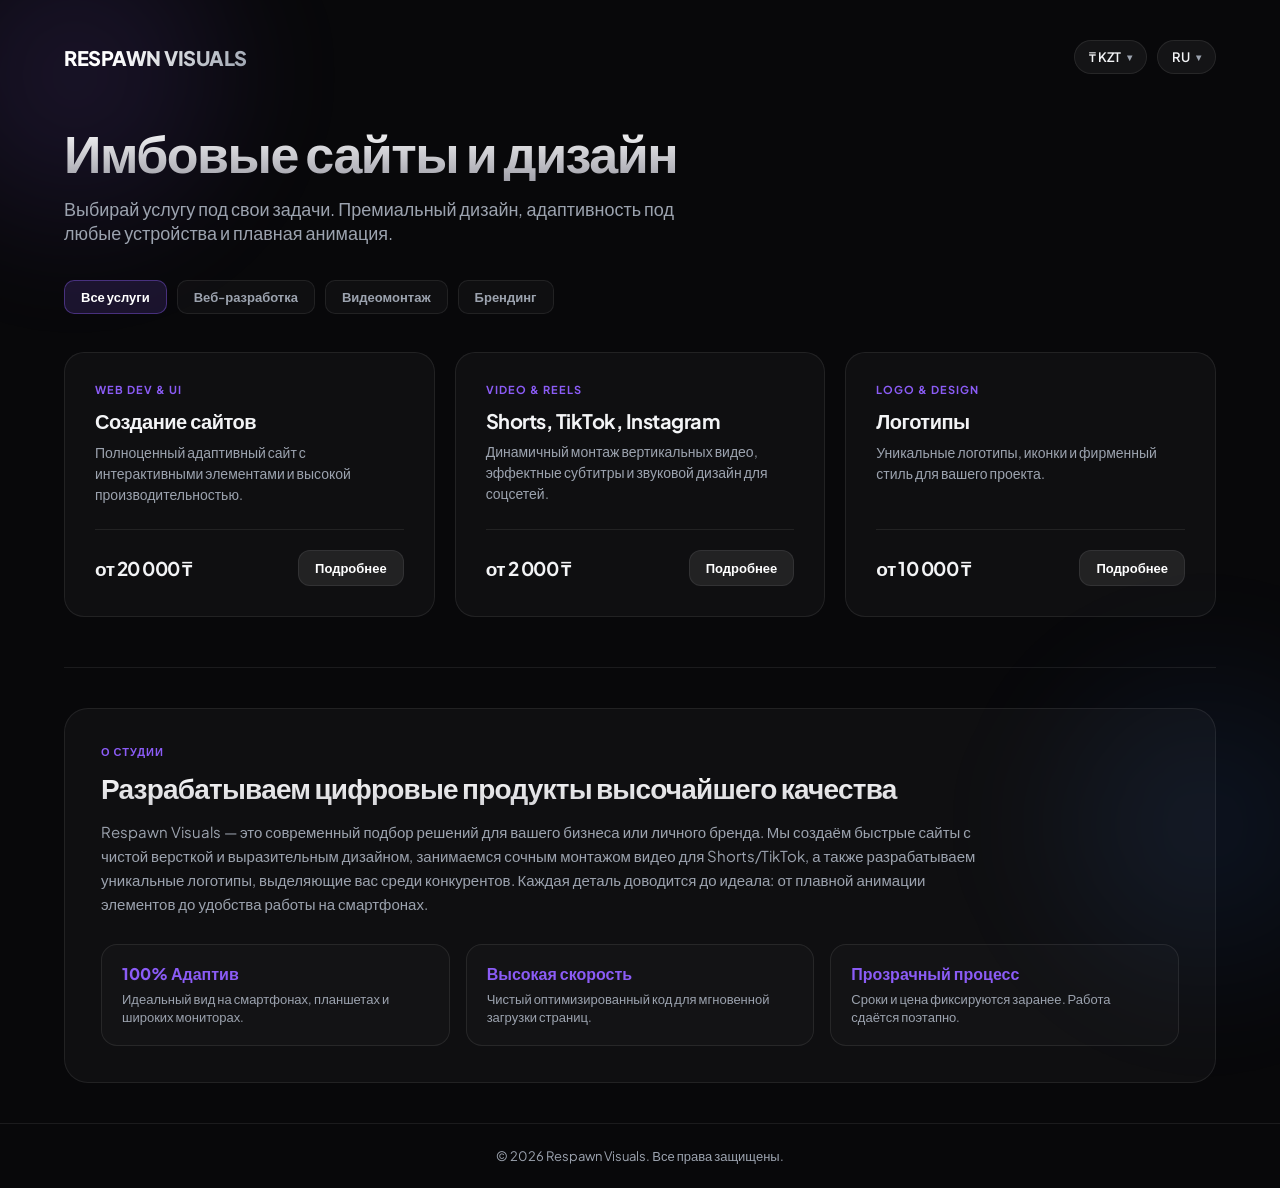
==== commit 53eefa67: "Change greeting from 'Hello World' to 'Goodbye World'" ====
--- a/index.html
+++ b/index.html
@@ -3,9 +3,7 @@
 <head>
     <meta charset="UTF-8">
     <meta name="viewport" content="width=device-width, initial-scale=1.0">
-    <title id="pageTitle">Respawn Visuals — Техническое обслуживание</title>
-    <link rel="preconnect" href="https://fonts.googleapis.com">
-    <link rel="preconnect" href="https://fonts.gstatic.com" crossorigin>
+    <title id="pageTitle">Respawn Visuals — Веб-разработка, Монтаж & Дизайн</title>
     <link href="https://fonts.googleapis.com/css2?family=Plus+Jakarta+Sans:wght@400;500;600;700;800&display=swap" rel="stylesheet">
     <style>
         :root {
@@ -13,8 +11,9 @@
             --card-bg: rgba(255, 255, 255, 0.03);
             --card-border: rgba(255, 255, 255, 0.08);
             --card-hover: rgba(139, 92, 246, 0.08);
-            --border-hover: rgba(139, 92, 246, 0.5);
+            --border-hover: rgba(139, 92, 246, 0.4);
             --primary: #8b5cf6;
+            --primary-hover: #7c3aed;
             --text-main: #f3f4f6;
             --text-muted: #9ca3af;
             --transition: all 0.4s cubic-bezier(0.16, 1, 0.3, 1);
@@ -36,6 +35,11 @@
             display: flex;
             flex-direction: column;
             justify-content: space-between;
+        }
+
+        body[dir="rtl"] {
+            direction: rtl;
+            text-align: right;
         }
 
         .glow-sphere {
@@ -50,7 +54,7 @@
             filter: blur(40px);
         }
 
-        .glow-sphere-secondary {
+        .glow-sphere-2 {
             position: fixed;
             width: 450px;
             height: 450px;
@@ -67,16 +71,16 @@
             margin: 0 auto;
             padding: 40px 24px;
             width: 100%;
-            display: flex;
-            flex-direction: column;
-            flex-grow: 1;
         }
 
         header {
             display: flex;
             justify-content: space-between;
             align-items: center;
-            margin-bottom: 30px;
+            flex-wrap: wrap;
+            gap: 20px;
+            margin-bottom: 50px;
+            animation: fadeInDown 0.8s cubic-bezier(0.16, 1, 0.3, 1) forwards;
             position: relative;
             z-index: 200;
         }
@@ -90,12 +94,18 @@
             -webkit-text-fill-color: transparent;
         }
 
-        .lang-select {
+        .header-controls {
+            display: flex;
+            align-items: center;
+            gap: 10px;
+        }
+
+        .mini-dropdown {
             position: relative;
             display: inline-block;
         }
 
-        .lang-btn {
+        .mini-btn {
             background: rgba(255, 255, 255, 0.05);
             border: 1px solid var(--card-border);
             color: var(--text-main);
@@ -112,24 +122,24 @@
             user-select: none;
         }
 
-        .lang-btn:hover {
+        .mini-btn:hover {
             background: rgba(139, 92, 246, 0.2);
             border-color: var(--border-hover);
             color: #fff;
         }
 
-        .lang-btn::after {
+        .mini-btn::after {
             content: '▾';
             font-size: 10px;
             color: var(--text-muted);
             transition: transform 0.3s ease;
         }
 
-        .lang-select.active .lang-btn::after {
+        .mini-dropdown.active .mini-btn::after {
             transform: rotate(180deg);
         }
 
-        .lang-menu {
+        .mini-menu {
             position: absolute;
             top: calc(100% + 8px);
             right: 0;
@@ -147,17 +157,24 @@
             visibility: hidden;
             pointer-events: none;
             transform: translateY(-8px) scale(0.95);
-            transition: opacity 0.25s ease, transform 0.25s ease, visibility 0.25s ease;
-        }
-
-        .lang-select.active .lang-menu {
+            transition: opacity 0.25s cubic-bezier(0.16, 1, 0.3, 1),
+                        transform 0.25s cubic-bezier(0.16, 1, 0.3, 1),
+                        visibility 0.25s ease;
+        }
+
+        body[dir="rtl"] .mini-menu {
+            right: auto;
+            left: 0;
+        }
+
+        .mini-dropdown.active .mini-menu {
             opacity: 1;
             visibility: visible;
             pointer-events: auto;
             transform: translateY(0) scale(1);
         }
 
-        .lang-option {
+        .mini-item {
             background: transparent;
             border: none;
             color: var(--text-main);
@@ -168,83 +185,729 @@
             cursor: pointer;
             text-align: left;
             transition: background-color 0.2s ease, color 0.2s ease;
+            display: flex;
+            align-items: center;
+            justify-content: space-between;
             width: 100%;
         }
 
-        .lang-option:hover, .lang-option.active {
+        body[dir="rtl"] .mini-item {
+            text-align: right;
+        }
+
+        .mini-item:hover, .mini-item.active {
             background: var(--primary);
             color: #fff;
         }
 
-        main {
-            flex-grow: 1;
+        .page {
+            display: none;
+            animation: fadeIn 0.5s cubic-bezier(0.16, 1, 0.3, 1) forwards;
+        }
+
+        .page.active {
+            display: block;
+        }
+
+        .hero-title {
+            font-size: clamp(32px, 5vw, 52px);
+            font-weight: 800;
+            line-height: 1.1;
+            letter-spacing: -1.5px;
+            margin-bottom: 16px;
+            background: linear-gradient(180deg, #ffffff 0%, #a1a1aa 100%);
+            -webkit-background-clip: text;
+            -webkit-text-fill-color: transparent;
+        }
+
+        .hero-subtitle {
+            font-size: clamp(15px, 2vw, 18px);
+            color: var(--text-muted);
+            margin-bottom: 35px;
+            font-weight: 400;
+            max-width: 650px;
+        }
+
+        .filter-tabs {
             display: flex;
+            gap: 10px;
+            margin-bottom: 30px;
+            overflow-x: auto;
+            padding-bottom: 8px;
+        }
+
+        .filter-btn {
+            background: var(--card-bg);
+            border: 1px solid var(--card-border);
+            color: var(--text-muted);
+            padding: 8px 16px;
+            border-radius: 10px;
+            font-size: 13px;
+            font-weight: 600;
+            cursor: pointer;
+            white-space: nowrap;
+            transition: var(--transition);
+        }
+
+        .filter-btn.active, .filter-btn:hover {
+            background: rgba(139, 92, 246, 0.15);
+            color: #fff;
+            border-color: var(--border-hover);
+        }
+
+        .services-grid {
+            display: grid;
+            grid-template-columns: repeat(auto-fit, minmax(280px, 1fr));
+            gap: 20px;
+        }
+
+        .card {
+            background: var(--card-bg);
+            border: 1px solid var(--card-border);
+            border-radius: 20px;
+            padding: 30px;
+            backdrop-filter: blur(16px);
+            cursor: pointer;
+            position: relative;
+            overflow: hidden;
+            transition: var(--transition);
+            display: flex;
+            flex-direction: column;
+            justify-content: space-between;
+        }
+
+        .card::before {
+            content: '';
+            position: absolute;
+            top: 0;
+            left: 0;
+            width: 100%;
+            height: 100%;
+            background: radial-gradient(800px circle at var(--mouse-x, 0) var(--mouse-y, 0), rgba(139, 92, 246, 0.08), transparent 40%);
+            opacity: 0;
+            transition: opacity 0.3s;
+            pointer-events: none;
+        }
+
+        .card:hover::before {
+            opacity: 1;
+        }
+
+        .card:hover {
+            transform: translateY(-6px);
+            background: var(--card-hover);
+            border-color: var(--border-hover);
+            box-shadow: 0 20px 40px -15px rgba(139, 92, 246, 0.2);
+        }
+
+        .card-tag {
+            font-size: 11px;
+            font-weight: 700;
+            text-transform: uppercase;
+            letter-spacing: 1px;
+            color: var(--primary);
+            margin-bottom: 12px;
+        }
+
+        .card-name {
+            font-size: 20px;
+            font-weight: 700;
+            margin-bottom: 8px;
+            letter-spacing: -0.5px;
+        }
+
+        .card-desc {
+            font-size: 14px;
+            color: var(--text-muted);
+            margin-bottom: 24px;
+            line-height: 1.5;
+        }
+
+        .card-footer {
+            display: flex;
+            justify-content: space-between;
             align-items: center;
-            justify-content: center;
-        }
-
-        .maintenance-card {
+            border-top: 1px solid var(--card-border);
+            padding-top: 20px;
+        }
+
+        body[dir="rtl"] .card-footer {
+            flex-direction: row-reverse;
+        }
+
+        .card-price {
+            font-size: 19px;
+            font-weight: 700;
+            letter-spacing: -0.5px;
+        }
+
+        .action-btn {
+            background: rgba(255, 255, 255, 0.08);
+            border: 1px solid var(--card-border);
+            color: #fff;
+            padding: 9px 16px;
+            border-radius: 12px;
+            font-size: 13px;
+            font-weight: 600;
+            cursor: pointer;
+            transition: background-color 0.3s ease, transform 0.3s ease, box-shadow 0.3s ease, border-color 0.3s ease;
+        }
+
+        .action-btn:hover {
+            background-color: #8a2be2;
+            border-color: #8a2be2;
+            transform: scale(1.05);
+            box-shadow: 0 4px 16px rgba(138, 43, 226, 0.4);
+        }
+
+        .action-btn:active {
+            transform: scale(0.98);
+        }
+
+        .card:hover .action-btn {
+            background: var(--primary);
+            border-color: var(--primary);
+            box-shadow: 0 4px 16px rgba(139, 92, 246, 0.4);
+        }
+
+        .info-section {
+            margin-top: 50px;
+            border-top: 1px solid var(--card-border);
+            padding-top: 40px;
+        }
+
+        .info-card {
             background: var(--card-bg);
             border: 1px solid var(--card-border);
             border-radius: 24px;
-            padding: 50px 40px;
-            text-align: center;
+            padding: 36px;
             backdrop-filter: blur(16px);
-            max-width: 550px;
-            width: 100%;
             position: relative;
             overflow: hidden;
-            cursor: default;
             transition: transform 0.4s cubic-bezier(0.16, 1, 0.3, 1),
                         border-color 0.4s ease,
                         box-shadow 0.4s ease,
                         background-color 0.4s ease;
         }
 
-        .maintenance-card::before {
+        .info-card::before {
             content: '';
             position: absolute;
             inset: 0;
-            background: linear-gradient(135deg, rgba(139, 92, 246, 0.15), rgba(59, 130, 246, 0.08));
+            background: linear-gradient(135deg, rgba(139, 92, 246, 0.12), rgba(59, 130, 246, 0.05));
             opacity: 0;
             transition: opacity 0.4s ease;
             pointer-events: none;
         }
 
-        .maintenance-card:hover {
-            transform: translateY(-8px) scale(1.02);
+        .info-card:hover {
+            transform: translateY(-6px);
+            border-color: rgba(139, 92, 246, 0.5);
+            box-shadow: 0 20px 45px -10px rgba(139, 92, 246, 0.25);
+            background: rgba(139, 92, 246, 0.04);
+        }
+
+        .info-card:hover::before {
+            opacity: 1;
+        }
+
+        .info-title {
+            font-size: clamp(22px, 3.5vw, 28px);
+            font-weight: 800;
+            margin-bottom: 14px;
+            letter-spacing: -0.8px;
+            background: linear-gradient(180deg, #ffffff 0%, #d4d4d8 100%);
+            -webkit-background-clip: text;
+            -webkit-text-fill-color: transparent;
+        }
+
+        .info-text {
+            font-size: 15px;
+            color: var(--text-muted);
+            line-height: 1.6;
+            margin-bottom: 28px;
+            max-width: 900px;
+        }
+
+        .info-features {
+            display: grid;
+            grid-template-columns: repeat(auto-fit, minmax(220px, 1fr));
+            gap: 16px;
+        }
+
+        .info-feature-item {
+            background: rgba(255, 255, 255, 0.02);
+            border: 1px solid var(--card-border);
+            border-radius: 16px;
+            padding: 18px 20px;
+            transition: var(--transition);
+        }
+
+        .info-feature-item:hover {
+            background: rgba(139, 92, 246, 0.08);
             border-color: var(--border-hover);
-            box-shadow: 0 20px 45px -10px rgba(139, 92, 246, 0.3);
-            background: rgba(139, 92, 246, 0.04);
-        }
-
-        .maintenance-card:hover::before {
+            transform: translateY(-3px);
+            box-shadow: 0 8px 20px -6px rgba(139, 92, 246, 0.3);
+        }
+
+        .info-feature-title {
+            color: var(--primary);
+            font-weight: 800;
+            font-size: 16px;
+            margin-bottom: 6px;
+            display: flex;
+            align-items: center;
+            gap: 8px;
+        }
+
+        .info-feature-desc {
+            font-size: 13px;
+            color: var(--text-muted);
+            line-height: 1.4;
+        }
+
+        .back-btn {
+            background: rgba(255, 255, 255, 0.05);
+            border: 1px solid var(--card-border);
+            color: var(--text-main);
+            padding: 10px 16px;
+            border-radius: 12px;
+            font-size: 13px;
+            font-weight: 600;
+            cursor: pointer;
+            display: inline-flex;
+            align-items: center;
+            gap: 8px;
+            margin-bottom: 30px;
+            transition: var(--transition);
+        }
+
+        body[dir="rtl"] .back-btn {
+            flex-direction: row-reverse;
+        }
+
+        .back-btn:hover {
+            background: rgba(255, 255, 255, 0.1);
+            transform: translateX(-4px);
+        }
+
+        .detail-card {
+            background: var(--card-bg);
+            border: 1px solid var(--card-border);
+            border-radius: 24px;
+            padding: 40px;
+            backdrop-filter: blur(16px);
+        }
+
+        .detail-header {
+            display: flex;
+            justify-content: space-between;
+            align-items: flex-start;
+            flex-wrap: wrap;
+            gap: 20px;
+            margin-bottom: 30px;
+            padding-bottom: 30px;
+            border-bottom: 1px solid var(--card-border);
+        }
+
+        .detail-title {
+            font-size: clamp(24px, 4vw, 32px);
+            font-weight: 800;
+            letter-spacing: -1px;
+            margin-bottom: 8px;
+        }
+
+        .detail-price-box {
+            text-align: right;
+        }
+
+        body[dir="rtl"] .detail-price-box {
+            text-align: left;
+        }
+
+        .detail-price-tag {
+            font-size: 12px;
+            color: var(--text-muted);
+            text-transform: uppercase;
+            letter-spacing: 1px;
+            margin-bottom: 4px;
+        }
+
+        .detail-price-value {
+            font-size: 32px;
+            font-weight: 800;
+            color: var(--primary);
+            letter-spacing: -1px;
+        }
+
+        .sub-options-grid {
+            display: grid;
+            grid-template-columns: repeat(auto-fit, minmax(240px, 1fr));
+            gap: 16px;
+            margin-bottom: 30px;
+        }
+
+        .sub-option-card {
+            background: rgba(255, 255, 255, 0.02);
+            border: 1px solid var(--card-border);
+            border-radius: 16px;
+            padding: 20px;
+            cursor: pointer;
+            position: relative;
+            overflow: hidden;
+            display: flex;
+            flex-direction: column;
+            justify-content: space-between;
+            transition: transform 0.4s cubic-bezier(0.16, 1, 0.3, 1), 
+                        background-color 0.4s ease, 
+                        border-color 0.4s ease, 
+                        box-shadow 0.4s ease;
+        }
+
+        .sub-option-card::after {
+            content: '';
+            position: absolute;
+            inset: 0;
+            background: linear-gradient(135deg, rgba(139, 92, 246, 0.12), rgba(59, 130, 246, 0.05));
+            opacity: 0;
+            transition: opacity 0.4s ease;
+            pointer-events: none;
+        }
+
+        .sub-option-card:hover::after {
             opacity: 1;
         }
 
-        .maintenance-tag {
+        .sub-option-card:hover {
+            background: rgba(139, 92, 246, 0.06);
+            border-color: rgba(139, 92, 246, 0.5);
+            box-shadow: 0 12px 35px -10px rgba(139, 92, 246, 0.3);
+            transform: translateY(-5px) scale(1.01);
+        }
+
+        .sub-option-card.active {
+            background: rgba(139, 92, 246, 0.1);
+            border-color: var(--primary);
+            box-shadow: 0 0 25px rgba(139, 92, 246, 0.35), inset 0 0 15px rgba(139, 92, 246, 0.1);
+            animation: pulseActiveCard 3s infinite ease-in-out;
+        }
+
+        @keyframes pulseActiveCard {
+            0%, 100% {
+                border-color: rgba(139, 92, 246, 0.7);
+                box-shadow: 0 0 20px rgba(139, 92, 246, 0.3), inset 0 0 10px rgba(139, 92, 246, 0.1);
+            }
+            50% {
+                border-color: rgba(168, 85, 247, 1);
+                box-shadow: 0 0 32px rgba(168, 85, 247, 0.55), inset 0 0 20px rgba(168, 85, 247, 0.2);
+            }
+        }
+
+        .sub-option-title {
+            font-size: 16px;
+            font-weight: 700;
+            margin-bottom: 6px;
+            position: relative;
+            z-index: 1;
+            transition: color 0.3s ease;
+        }
+
+        .sub-option-card:hover .sub-option-title,
+        .sub-option-card.active .sub-option-title {
+            color: #c4b5fd;
+        }
+
+        .sub-option-price {
+            font-size: 15px;
+            font-weight: 700;
+            color: var(--primary);
+            margin-top: 12px;
+            position: relative;
+            z-index: 1;
+            transition: transform 0.3s ease;
+        }
+
+        .sub-option-card:hover .sub-option-price {
+            transform: scale(1.05);
+        }
+
+        .features-list {
+            list-style: none;
+            margin-bottom: 40px;
+            display: grid;
+            grid-template-columns: repeat(auto-fit, minmax(240px, 1fr));
+            gap: 16px;
+        }
+
+        .features-list li {
+            background: rgba(255, 255, 255, 0.02);
+            border: 1px solid var(--card-border);
+            padding: 20px;
+            border-radius: 16px;
+            font-size: 14px;
+            font-weight: 500;
+            display: flex;
+            align-items: center;
+            gap: 12px;
+            position: relative;
+            overflow: hidden;
+            cursor: default;
+            transition: transform 0.35s cubic-bezier(0.16, 1, 0.3, 1), 
+                        background-color 0.35s ease, 
+                        border-color 0.35s ease, 
+                        box-shadow 0.35s ease;
+        }
+
+        body[dir="rtl"] .features-list li {
+            flex-direction: row-reverse;
+        }
+
+        .features-list li::after {
+            content: '';
+            position: absolute;
+            inset: 0;
+            background: linear-gradient(135deg, rgba(139, 92, 246, 0.1), rgba(59, 130, 246, 0.04));
+            opacity: 0;
+            transition: opacity 0.35s ease;
+            pointer-events: none;
+        }
+
+        .features-list li:hover::after {
+            opacity: 1;
+        }
+
+        .features-list li:hover {
+            transform: translateY(-4px) scale(1.01);
+            background: rgba(139, 92, 246, 0.06);
+            border-color: rgba(139, 92, 246, 0.4);
+            box-shadow: 0 12px 35px -10px rgba(139, 92, 246, 0.25);
+        }
+
+        .features-list li::before {
+            content: '✓';
+            color: var(--primary);
+            font-weight: 800;
+            font-size: 16px;
+            flex-shrink: 0;
+            transition: transform 0.3s ease;
+        }
+
+        .features-list li:hover::before {
+            transform: scale(1.2);
+            color: #c4b5fd;
+        }
+
+        .process-section {
+            margin-top: 40px;
+            margin-bottom: 40px;
+            border-top: 1px solid var(--card-border);
+            padding-top: 40px;
+        }
+
+        .process-title-container {
+            margin-bottom: 30px;
+        }
+
+        .process-subtitle-tag {
             font-size: 12px;
             font-weight: 700;
             text-transform: uppercase;
-            letter-spacing: 1.5px;
+            letter-spacing: 1px;
             color: var(--primary);
-            margin-bottom: 12px;
-        }
-
-        .maintenance-title {
-            font-size: clamp(26px, 4vw, 36px);
+            margin-bottom: 6px;
+        }
+
+        .process-main-title {
+            font-size: clamp(20px, 3vw, 26px);
             font-weight: 800;
-            letter-spacing: -1px;
-            margin-bottom: 12px;
-            background: linear-gradient(180deg, #ffffff 0%, #a1a1aa 100%);
-            -webkit-background-clip: text;
-            -webkit-text-fill-color: transparent;
-        }
-
-        .maintenance-desc {
+            letter-spacing: -0.5px;
+            margin-bottom: 10px;
+        }
+
+        .process-desc {
+            font-size: 14px;
+            color: var(--text-muted);
+            line-height: 1.5;
+            max-width: 800px;
+        }
+
+        .process-steps-grid {
+            display: grid;
+            grid-template-columns: repeat(auto-fit, minmax(200px, 1fr));
+            gap: 16px;
+            position: relative;
+        }
+
+        .process-step-card {
+            background: rgba(255, 255, 255, 0.02);
+            border: 1px solid var(--card-border);
+            border-radius: 16px;
+            padding: 24px 20px;
+            position: relative;
+            transition: var(--transition);
+            display: flex;
+            flex-direction: column;
+            justify-content: flex-start;
+        }
+
+        .process-step-card:hover {
+            background: var(--card-hover);
+            border-color: var(--border-hover);
+            transform: translateY(-4px);
+            box-shadow: 0 12px 30px -10px rgba(139, 92, 246, 0.2);
+        }
+
+        .step-number {
+            width: 36px;
+            height: 36px;
+            background: rgba(139, 92, 246, 0.15);
+            border: 1px solid var(--border-hover);
+            color: var(--primary);
+            border-radius: 50%;
+            display: flex;
+            align-items: center;
+            justify-content: center;
+            font-weight: 800;
             font-size: 15px;
+            margin-bottom: 16px;
+            box-shadow: 0 4px 12px rgba(139, 92, 246, 0.2);
+        }
+
+        .step-title {
+            font-size: 15px;
+            font-weight: 700;
+            margin-bottom: 8px;
+            letter-spacing: -0.3px;
+        }
+
+        .step-text {
+            font-size: 13px;
             color: var(--text-muted);
-            line-height: 1.6;
+            line-height: 1.4;
+        }
+
+        .tg-btn {
+            display: flex;
+            align-items: center;
+            justify-content: center;
+            gap: 10px;
+            width: 100%;
+            background: linear-gradient(135deg, #8b5cf6 0%, #6d28d9 100%);
+            color: #fff;
+            text-decoration: none;
+            padding: 16px 24px;
+            border-radius: 16px;
+            font-size: 16px;
+            font-weight: 700;
+            box-shadow: 0 10px 30px -10px rgba(139, 92, 246, 0.5);
+            transition: var(--transition);
+        }
+
+        .tg-btn:hover {
+            transform: translateY(-2px);
+            box-shadow: 0 15px 35px -8px rgba(139, 92, 246, 0.7);
+        }
+
+        .reviews-container {
+            margin-top: 40px;
+            border-top: 1px solid var(--card-border);
+            padding-top: 30px;
+        }
+
+        .reviews-title {
+            font-size: 20px;
+            font-weight: 700;
+            margin-bottom: 20px;
+        }
+
+        .review-form {
+            display: flex;
+            flex-direction: column;
+            gap: 12px;
+            margin-bottom: 30px;
+        }
+
+        .review-input, .review-textarea {
+            background: rgba(255, 255, 255, 0.05);
+            border: 1px solid var(--card-border);
+            padding: 12px 16px;
+            border-radius: 12px;
+            color: #fff;
+            font-size: 14px;
+            outline: none;
+            transition: var(--transition);
+        }
+
+        .review-input:focus, .review-textarea:focus {
+            border-color: var(--primary);
+            background: rgba(255, 255, 255, 0.08);
+        }
+
+        .review-textarea {
+            resize: none;
+            height: 90px;
+        }
+
+        .reviews-list {
+            display: flex;
+            flex-direction: column;
+            gap: 12px;
+        }
+
+        .review-card {
+            background: rgba(255, 255, 255, 0.02);
+            border: 1px solid var(--card-border);
+            padding: 18px 22px;
+            border-radius: 14px;
+            animation: fadeIn 0.4s ease;
+            position: relative;
+            overflow: hidden;
+            cursor: default;
+            transition: transform 0.35s cubic-bezier(0.16, 1, 0.3, 1), 
+                        background-color 0.35s ease, 
+                        border-color 0.35s ease, 
+                        box-shadow 0.35s ease;
+        }
+
+        .review-card::before {
+            content: '';
+            position: absolute;
+            left: 0;
+            top: 0;
+            height: 100%;
+            width: 4px;
+            background: var(--primary);
+            opacity: 0;
+            transition: opacity 0.35s ease;
+        }
+
+        .review-card:hover {
+            transform: translateY(-4px) scale(1.01);
+            background: rgba(139, 92, 246, 0.06);
+            border-color: var(--border-hover);
+            box-shadow: 0 12px 35px -10px rgba(139, 92, 246, 0.25);
+        }
+
+        .review-card:hover::before {
+            opacity: 1;
+        }
+
+        .review-author {
+            font-weight: 700;
+            font-size: 14px;
+            color: var(--primary);
+            margin-bottom: 6px;
+            transition: color 0.3s ease;
+        }
+
+        .review-card:hover .review-author {
+            color: #a78bfa;
+        }
+
+        .review-text {
+            font-size: 14px;
+            color: var(--text-main);
+            line-height: 1.4;
         }
 
         footer {
@@ -254,35 +917,302 @@
             color: var(--text-muted);
             border-top: 1px solid var(--card-border);
         }
+
+        @keyframes fadeIn {
+            from { opacity: 0; transform: translateY(10px); }
+            to { opacity: 1; transform: translateY(0); }
+        }
+
+        @keyframes fadeInDown {
+            from { opacity: 0; transform: translateY(-10px); }
+            to { opacity: 1; transform: translateY(0); }
+        }
+
+        @media (max-width: 768px) {
+            .container {
+                padding: 16px 14px;
+            }
+
+            header {
+                flex-direction: row;
+                align-items: center;
+                justify-content: space-between;
+                gap: 14px;
+                margin-bottom: 30px;
+            }
+
+            .hero-title {
+                font-size: 28px;
+                letter-spacing: -1px;
+            }
+
+            .hero-subtitle {
+                font-size: 14px;
+                margin-bottom: 24px;
+            }
+
+            .services-grid {
+                grid-template-columns: 1fr;
+                gap: 14px;
+            }
+
+            .card {
+                padding: 20px;
+            }
+
+            .info-card {
+                padding: 24px 18px;
+            }
+
+            .info-features {
+                grid-template-columns: 1fr;
+            }
+
+            .detail-card {
+                padding: 20px 16px;
+                border-radius: 18px;
+            }
+
+            .detail-header {
+                flex-direction: column;
+                align-items: stretch;
+                gap: 16px;
+                margin-bottom: 20px;
+                padding-bottom: 20px;
+            }
+
+            .detail-price-box {
+                text-align: left;
+                display: flex;
+                justify-content: space-between;
+                align-items: center;
+                background: rgba(255, 255, 255, 0.03);
+                border: 1px solid var(--card-border);
+                padding: 12px 16px;
+                border-radius: 12px;
+            }
+
+            body[dir="rtl"] .detail-price-box {
+                text-align: right;
+            }
+
+            .detail-price-value {
+                font-size: 24px;
+            }
+
+            .sub-options-grid {
+                grid-template-columns: 1fr;
+                gap: 12px;
+            }
+
+            .features-list {
+                grid-template-columns: 1fr;
+                gap: 10px;
+            }
+
+            .features-list li {
+                padding: 14px;
+                font-size: 13px;
+            }
+
+            .process-steps-grid {
+                grid-template-columns: 1fr;
+                gap: 12px;
+            }
+
+            .process-step-card {
+                padding: 18px 16px;
+            }
+
+            .tg-btn {
+                padding: 14px 18px;
+                font-size: 14px;
+            }
+        }
     </style>
 </head>
 <body>
 
     <div class="glow-sphere"></div>
-    <div class="glow-sphere-secondary"></div>
+    <div class="glow-sphere-2"></div>
 
     <div class="container">
         <header>
             <div class="logo">RESPAWN VISUALS</div>
-            
-            <div class="lang-select" id="langDropdown">
-                <button type="button" class="lang-btn" id="langBtn">
-                    <span id="langLabel">RU</span>
-                </button>
-                <div class="lang-menu">
-                    <button type="button" class="lang-option active" data-lang="ru" data-label="RU">RU</button>
-                    <button type="button" class="lang-option" data-lang="en" data-label="EN">EN</button>
+            <div class="header-controls">
+                <div class="mini-dropdown" id="currDropdown">
+                    <button type="button" class="mini-btn" id="currBtn">
+                        <span id="currLabel">₸ KZT</span>
+                    </button>
+                    <div class="mini-menu">
+                        <button type="button" class="mini-item active" data-curr="KZT" data-label="₸ KZT">₸ KZT</button>
+                        <button type="button" class="mini-item" data-curr="RUB" data-label="₽ RUB">₽ RUB</button>
+                        <button type="button" class="mini-item" data-curr="USD" data-label="$ USD">$ USD</button>
+                        <button type="button" class="mini-item" data-curr="EUR" data-label="€ EUR">€ EUR</button>
+                    </div>
+                </div>
+
+                <div class="mini-dropdown" id="langDropdown">
+                    <button type="button" class="mini-btn" id="langBtn">
+                        <span id="langLabel">RU</span>
+                    </button>
+                    <div class="mini-menu">
+                        <button type="button" class="mini-item active" data-lang="ru" data-label="RU">RU</button>
+                        <button type="button" class="mini-item" data-lang="en" data-label="EN">EN</button>
+                    </div>
                 </div>
             </div>
         </header>
 
-        <main>
-            <div class="maintenance-card">
-                <div class="maintenance-tag" data-i18n="tag">СТАТУС</div>
-                <h1 class="maintenance-title" data-i18n="title">Техническое обслуживание</h1>
-                <p class="maintenance-desc" data-i18n="desc">Скоро всё заработает</p>
+        <main id="mainPage" class="page active">
+            <h1 class="hero-title" data-i18n="heroTitle">Имбовые сайты и дизайн</h1>
+            <p class="hero-subtitle" data-i18n="heroSubtitle">Выбирай услугу под свои задачи. Премиальный дизайн, адаптивность под любые устройства и плавная анимация.</p>
+            
+            <div class="filter-tabs">
+                <button type="button" class="filter-btn active" onclick="filterCards('all', event)" data-i18n="filterAll">Все услуги</button>
+                <button type="button" class="filter-btn" onclick="filterCards('web', event)" data-i18n="filterWeb">Веб-разработка</button>
+                <button type="button" class="filter-btn" onclick="filterCards('video', event)" data-i18n="filterVideo">Видеомонтаж</button>
+                <button type="button" class="filter-btn" onclick="filterCards('design', event)" data-i18n="filterDesign">Брендинг</button>
             </div>
+
+            <div class="services-grid" id="servicesGrid">
+                <div class="card" data-category="web" onclick="openDetails('web')">
+                    <div>
+                        <div class="card-tag">Web Dev & UI</div>
+                        <div class="card-name" data-i18n="card1Name">Создание сайтов</div>
+                        <div class="card-desc" data-i18n="card1Desc">Полноценный адаптивный сайт с интерактивными элементами и высокой производительностью.</div>
+                    </div>
+                    <div class="card-footer">
+                        <span class="card-price" data-price="20000">от 20 000 ₸</span>
+                        <button type="button" class="action-btn" data-i18n="moreBtn">Подробнее</button>
+                    </div>
+                </div>
+
+                <div class="card" data-category="video" onclick="openDetails('shorts')">
+                    <div>
+                        <div class="card-tag">Video & Reels</div>
+                        <div class="card-name" data-i18n="card3Name">Shorts, TikTok, Instagram</div>
+                        <div class="card-desc" data-i18n="card3Desc">Динамичный монтаж вертикальных видео, эффектные субтитры и звуковой дизайн для соцсетей.</div>
+                    </div>
+                    <div class="card-footer">
+                        <span class="card-price" data-price="2000">от 2 000 ₸</span>
+                        <button type="button" class="action-btn" data-i18n="moreBtn">Подробнее</button>
+                    </div>
+                </div>
+
+                <div class="card" data-category="design" onclick="openDetails('branding')">
+                    <div>
+                        <div class="card-tag">Logo & Design</div>
+                        <div class="card-name" data-i18n="card2Name">Логотипы</div>
+                        <div class="card-desc" data-i18n="card2Desc">Уникальные логотипы, иконки и фирменный стиль для вашего проекта.</div>
+                    </div>
+                    <div class="card-footer">
+                        <span class="card-price" data-price="10000">от 10 000 ₸</span>
+                        <button type="button" class="action-btn" data-i18n="moreBtn">Подробнее</button>
+                    </div>
+                </div>
+            </div>
+
+            <section class="info-section">
+                <div class="info-card">
+                    <div class="card-tag" data-i18n="infoTag">О студии</div>
+                    <h2 class="info-title" data-i18n="infoTitle">Разрабатываем цифровые продукты высочайшего качества</h2>
+                    <p class="info-text" data-i18n="infoText">
+                        Respawn Visuals — это современный подбор решений для вашего бизнеса или личного бренда. Мы создаём быстрые сайты с чистой версткой и выразительным дизайном, занимаемся сочным монтажом видео для Shorts/TikTok, а также разрабатываем уникальные логотипы, выделяющие вас среди конкурентов. Каждая деталь доводится до идеала: от плавной анимации элементов до удобства работы на смартфонах.
+                    </p>
+                    <div class="info-features">
+                        <div class="info-feature-item">
+                            <div class="info-feature-title"><span data-i18n="infoFeat1Title">100% Адаптив</span></div>
+                            <div class="info-feature-desc" data-i18n="infoFeat1Desc">Идеальный вид на смартфонах, планшетах и широких мониторах.</div>
+                        </div>
+                        <div class="info-feature-item">
+                            <div class="info-feature-title"><span data-i18n="infoFeat2Title">Высокая скорость</span></div>
+                            <div class="info-feature-desc" data-i18n="infoFeat2Desc">Чистый оптимизированный код для мгновенной загрузки страниц.</div>
+                        </div>
+                        <div class="info-feature-item">
+                            <div class="info-feature-title"><span data-i18n="infoFeat3Title">Прозрачный процесс</span></div>
+                            <div class="info-feature-desc" data-i18n="infoFeat3Desc">Сроки и цена фиксируются заранее. Работа сдаётся поэтапно.</div>
+                        </div>
+                    </div>
+                </div>
+            </section>
         </main>
+
+        <section id="detailPage" class="page">
+            <button type="button" class="back-btn" onclick="closeDetails()" data-i18n="backBtn">← Назад к списку</button>
+            
+            <div class="detail-card">
+                <div class="detail-header">
+                    <div>
+                        <div class="card-tag" id="detailTag">Web Dev & UI</div>
+                        <h2 class="detail-title" id="detailTitle">Создание сайтов</h2>
+                        <p class="hero-subtitle" style="margin-bottom: 0;" id="detailSub">Индивидуальная разработка интерфейса под любые ваши задачи.</p>
+                    </div>
+                    <div class="detail-price-box">
+                        <div class="detail-price-tag" data-i18n="priceTag">Стоимость услуги</div>
+                        <div class="detail-price-value" id="detailPrice">20 000 ₸</div>
+                    </div>
+                </div>
+
+                <div id="subOptionsContainer">
+                    <div class="sub-options-grid" id="subOptionsGrid"></div>
+                </div>
+
+                <ul class="features-list" id="detailFeaturesList"></ul>
+
+                <div class="process-section" id="processSection">
+                    <div class="process-title-container">
+                        <div class="process-subtitle-tag" data-i18n="processTag">Как мы работаем</div>
+                        <h3 class="process-main-title" data-i18n="processTitle">От стратегии до запуска</h3>
+                        <p class="process-desc" data-i18n="processDesc" id="processDescText">Ведём проект пошагово: каждый этап заканчивается приёмкой. Сроки и стоимость фиксируем до старта, а на финише передаём исходный код, доступы и обучаем работе с сайтом.</p>
+                    </div>
+
+                    <div class="process-steps-grid">
+                        <div class="process-step-card">
+                            <div class="step-number">1</div>
+                            <div class="step-title" id="step1Title" data-i18n="step1Title">Аналитика и стратегия</div>
+                            <div class="step-text" id="step1Text" data-i18n="step1Text">Изучаем задачи, аудиторию и конкурентов, фиксируем цели и структуру сайта.</div>
+                        </div>
+                        <div class="process-step-card">
+                            <div class="step-number">2</div>
+                            <div class="step-title" id="step2Title" data-i18n="step2Title">Прототип и дизайн</div>
+                            <div class="step-text" id="step2Text" data-i18n="step2Text">Проектируем интерфейс под конверсию, создаём уникальный визуальный стиль.</div>
+                        </div>
+                        <div class="process-step-card">
+                            <div class="step-number">3</div>
+                            <div class="step-title" id="step3Title" data-i18n="step3Title">Разработка</div>
+                            <div class="step-text" id="step3Text" data-i18n="step3Text">Чистая верстка, программирование, интеграция интерактивных элементов и анимаций.</div>
+                        </div>
+                        <div class="process-step-card">
+                            <div class="step-number">4</div>
+                            <div class="step-title" id="step4Title" data-i18n="step4Title">Оптимизация</div>
+                            <div class="step-text" id="step4Text" data-i18n="step4Text">Настраиваем адаптивность под любые устройства, скорость загрузки и базовое SEO.</div>
+                        </div>
+                        <div class="process-step-card">
+                            <div class="step-number">5</div>
+                            <div class="step-title" id="step5Title" data-i18n="step5Title">Запуск</div>
+                            <div class="step-text" id="step5Text" data-i18n="step5Text">Перенос на хостинг, проверка работы, передача исходников и полная поддержка.</div>
+                        </div>
+                    </div>
+                </div>
+
+                <a href="https://t.me/lgma_570" target="_blank" rel="noopener noreferrer" class="tg-btn" id="tgBtnText" data-i18n="tgButton">
+                    Обсудить со мной в Telegram (@lgma_570)
+                </a>
+
+                <div class="reviews-container">
+                    <h3 class="reviews-title" data-i18n="reviewsTitle">Отзывы клиентов</h3>
+                    
+                    <form class="review-form" id="reviewForm" onsubmit="submitReview(event)">
+                        <input type="text" id="reviewAuthor" class="review-input" data-i18n-placeholder="placeholderName" placeholder="Ваше имя" required>
+                        <textarea id="reviewText" class="review-textarea" data-i18n-placeholder="placeholderReview" placeholder="Ваш отзыв..." required></textarea>
+                        <button type="submit" class="action-btn" style="align-self: flex-start;" data-i18n="sendReview">Отправить отзыв</button>
+                    </form>
+
+                    <div class="reviews-list" id="reviewsList"></div>
+                </div>
+            </div>
+        </section>
     </div>
 
     <footer>
@@ -290,61 +1220,484 @@
     </footer>
 
     <script>
-        const i18nData = {
+        let currentProductId = 'web';
+        let currentSubTier = 'site';
+        let currentLang = 'ru';
+        let currentCurr = 'KZT';
+
+        const rates = { KZT: 1, RUB: 0.20, USD: 0.0021, EUR: 0.0019 };
+        const symbols = { KZT: '₸', RUB: '₽', USD: '$', EUR: '€' };
+
+        const translations = {
             ru: {
-                tag: "СТАТУС",
-                title: "Техническое обслуживание",
-                desc: "Скоро всё заработает",
-                footerRights: "Все права защищены."
+                fromText: "от",
+                heroTitle: "Имбовые сайты и дизайн",
+                heroSubtitle: "Выбирай услугу под свои задачи. Премиальный дизайн, адаптивность под любые устройства и плавная анимация.",
+                filterAll: "Все услуги", filterWeb: "Веб-разработка", filterVideo: "Видеомонтаж", filterDesign: "Брендинг",
+                moreBtn: "Подробнее", backBtn: "← Назад к списку", priceTag: "Стоимость услуги",
+                reviewsTitle: "Отзывы клиентов", sendReview: "Отправить отзыв", footerRights: "Все права защищены.",
+                placeholderName: "Ваше имя", placeholderReview: "Ваш отзыв...",
+                tgButton: "Обсудить со мной в Telegram (@lgma_570)",
+                noReviews: "Пока нет отзывов. Будьте первыми!",
+                processTag: "Как мы работаем",
+                processTitle: "От стратегии до запуска",
+                processDescWeb: "Ведём проект пошагово: каждый этап заканчивается приёмкой. Сроки и стоимость фиксируем до старта, а на финише передаём исходный код, доступы и обучаем работе с сайтом.",
+                processDescLogo: "Создаём логотип поэтапно: от глубокого анализа бренда и скетчей до финальной детализации и передачи всех векторных исходников.",
+                processDescShorts: "Создаем сочный видеоконтент по шагам: нарезка, добавление субтитров, цветокоррекция и качественная работа со звуком для максимального удержания зрителей.",
+                step1TitleWeb: "Аналитика и стратегия", step1TextWeb: "Изучаем задачи, аудиторию и конкурентов, фиксируем цели и структуру сайта.",
+                step2TitleWeb: "Прототип и дизайн", step2TextWeb: "Проектируем интерфейс под конверсию, создаём уникальный визуальный стиль.",
+                step3TitleWeb: "Разработка", step3TextWeb: "Чистая верстка, программирование, интеграция интерактивных элементов и анимаций.",
+                step4TitleWeb: "Оптимизация", step4TextWeb: "Настраиваем адаптивность под любые устройства, скорость загрузки и базовое SEO.",
+                step5TitleWeb: "Запуск", step5TextWeb: "Перенос на хостинг, проверка работы, передача исходников и полная поддержка.",
+                step1TitleLogo: "Анализ и бриф", step1TextLogo: "Изучаем специфику вашего бизнеса, целевую аудиторию и пожелания по стилю.",
+                step2TitleLogo: "Концепты", step2TextLogo: "Разрабатываем несколько уникальных вариантов дизайна логотипа на выбор.",
+                step3TitleLogo: "Доработка", step3TextLogo: "Утверждаем лучший вариант и дорабатываем детали по вашим правкам.",
+                step4TitleLogo: "Гайдлайн", step4TextLogo: "Формируем правила использования логотипа на различных носителях.",
+                step5TitleLogo: "Передача", step5TextLogo: "Высылаем полный комплект исходных файлов во всех векторных форматах.",
+                step1TitleShorts: "Изучение исходника", step1TextShorts: "Принимаем видеоматериалы, обсуждаем концепцию, отбираем лучшие моменты.",
+                step2TitleShorts: "Нарезка и динамика", step2TextShorts: "Убираем паузы, выстраиваем быстрый темп и динамичный ритм видео.",
+                step3TitleShorts: "Субтитры и графика", step3TextShorts: "Добавляем стильные анимационные субтитры, плашки и иконки.",
+                step4TitleShorts: "Звук и цвет", step4TextShorts: "Делаем чистый sound design (SFX), подбираем музыку и настраиваем цветокоррекцию.",
+                step5TitleShorts: "Рендер и экспорт", step5TextShorts: "Экспортируем готовый ролик в максимальном качестве под Shorts, Reels и TikTok.",
+                infoTag: "О студии",
+                infoTitle: "Разрабатываем цифровые продукты высочайшего качества",
+                infoText: "Respawn Visuals — это современный подбор решений для вашего бизнеса или личного бренда. Мы создаём быстрые сайты с чистой версткой и выразительным дизайном, занимаемся сочным монтажом видео для Shorts/TikTok, а также разрабатываем уникальные логотипы, выделяющие вас среди конкурентов. Каждая деталь доводится до идеала: от плавной анимации элементов до удобства работы на смартфонах.",
+                infoFeat1Title: "100% Адаптив", infoFeat1Desc: "Идеальный вид на смартфонах, планшетах и широких мониторах.",
+                infoFeat2Title: "Высокая скорость", infoFeat2Desc: "Чистый оптимизированный код для мгновенной загрузки страниц.",
+                infoFeat3Title: "Прозрачный процесс", infoFeat3Desc: "Сроки и цена фиксируются заранее. Работа сдаётся поэтапно.",
+                tiers: {
+                    site: { name: "Сайт", price: 20000, desc: "Базовый адаптивный сайт с чистым дизайном.", features: ["Адаптивная верстка (ПК, планшеты, телефоны)", "Современный и чистый дизайн в темной стилистике", "Быстрая оптимизация кода и высокая скорость загрузки", "Прямая поддержка и обсуждение правок"] },
+                    sitePlus: { name: "Сайт+", price: 35000, desc: "Расширенный функционал и интерактивные анимации.", features: ["Всё, что входит в тариф 'Сайт'", "Плавные интерактивные анимации при наведении", "Интерактивные элементы интерфейса и формы обратной связи", "Расширенная SEO-оптимизация"] },
+                    siteUltra: { name: "Сайт Ультра", price: 60000, desc: "Премиум-решение с уникальной графикой и максимальной кастомизацией.", features: ["Всё, что входит в тариф 'Сайт+'", "Эксклюзивный индивидуальный дизайн и айдентика", "Продвинутые интерактивные скрипты и высокая сложность", "Приоритетная разработка и техподдержка 24/7"] },
+                    editing: { name: "Монтаж", price: 2000, desc: "Быстрый качественный монтаж вашего ролика.", features: ["Нарезка лишних пауз и неудачных дублей", "Базовые динамичные субтитры", "Подбор фоновой музыки", "Готовый ролик под вертикальный формат"] },
+                    editingPlus: { name: "Монтаж+", price: 5000, desc: "Продвинутый монтаж с эффектами и саунд-дизайном.", features: ["Всё из тарифа 'Монтаж'", "Анимированные субтитры с выделением ключевых слов", "Звуковые эффекты (SFX) и выплывающие всплывашки", "Цветокоррекция и улучшение качества звука"] },
+                    editingUltra: { name: "Монтаж Ультра", price: 7000, desc: "Максимальный динамичный монтаж уровень 'Top Creator'.", features: ["Всё из тарифа 'Монтаж+'", "Сложная графическая анимация и 2D/3D элементы", "Уникальные переходы и максимальное удержание внимания", "Приоритетный рендер и неограниченные мелкие правки"] },
+                    logo: { name: "Логотип", price: 10000, desc: "Базовый стильный логотип для вашего проекта.", features: ["1 уникальная концепция логотипа", "Подбор фирменной цветовой гаммы", "Базовые исходники для соцсетей и веба"] },
+                    logoPlus: { name: "Логотип+", price: 18000, desc: "Несколько вариантов концептов и расширенный набор файлов.", features: ["Всё из тарифа 'Логотип'", "3 уникальных концепта на выбор", "Исходные векторные файлы (AI, EPS, SVG, PNG)", "Варианты адаптации под аватарки и баннеры"] },
+                    logoUltra: { name: "Логотип Ультра", price: 30000, desc: "Максимальный пакет с глубокой проработкой и бренд-гайдом.", features: ["Всё из тарифа 'Логотип+'", "Неограниченные правки на этапе согласования", "Мини-гайдлайн по использованию стиля", "Приоритетная разработка за 24-48 часов"] }
+                },
+                cards: {
+                    web: { name: "Создание сайтов", tag: "Web Dev & UI", sub: "Полноценный адаптивный сайт с интерактивными элементами и высокой производительностью.", basePrice: 20000 },
+                    shorts: { name: "Shorts, TikTok, Instagram", tag: "Video & Reels", sub: "Динамичный монтаж вертикальных видео, эффектные субтитры и звуковой дизайн для соцсетей.", basePrice: 2000 },
+                    branding: { name: "Логотипы", tag: "Logo & Design", sub: "Уникальные логотипы, иконки и фирменный стиль для вашего проекта.", basePrice: 10000 }
+                }
             },
             en: {
-                tag: "STATUS",
-                title: "Under Maintenance",
-                desc: "We'll be back online soon",
-                footerRights: "All rights reserved."
+                fromText: "from",
+                heroTitle: "Imba Websites & Design",
+                heroSubtitle: "Choose a service for your tasks. Premium design, responsiveness across all devices, and smooth animations.",
+                filterAll: "All Services", filterWeb: "Web Dev", filterVideo: "Video Editing", filterDesign: "Logos",
+                moreBtn: "Details", backBtn: "← Back to list", priceTag: "Service Price",
+                reviewsTitle: "Client Reviews", sendReview: "Submit Review", footerRights: "All rights reserved.",
+                placeholderName: "Your name", placeholderReview: "Your review...",
+                tgButton: "Discuss with me on Telegram (@lgma_570)",
+                noReviews: "No reviews yet. Be the first!",
+                processTag: "How we work",
+                processTitle: "From strategy to launch",
+                processDescWeb: "We guide the project step-by-step. Deadlines and costs are fixed before starting, and at the finish we hand over the source code and accesses.",
+                processDescLogo: "Creating a logo step-by-step: from deep brand analysis and sketches to final detailing and source files.",
+                processDescShorts: "Creating dynamic video content step-by-step: cutting, captions, color correction, and sound design for maximum engagement.",
+                step1TitleWeb: "Analytics & Strategy", step1TextWeb: "Studying tasks, audience, and competitors, establishing site goals and structure.",
+                step2TitleWeb: "Prototype & Design", step2TextWeb: "Designing interface for high conversion, creating unique visual identity.",
+                step3TitleWeb: "Development", step3TextWeb: "Clean markup, coding, integration of interactive elements and animations.",
+                step4TitleWeb: "Optimization", step4TextWeb: "Configuring multi-device adaptability, loading speed, and basic SEO.",
+                step5TitleWeb: "Launch", step5TextWeb: "Hosting deployment, final check, source code handover and support.",
+                step1TitleLogo: "Analysis & Brief", step1TextLogo: "Exploring your business specifics, audience, and style preferences.",
+                step2TitleLogo: "Concepts", step2TextLogo: "Developing several unique logo design options to choose from.",
+                step3TitleLogo: "Revision", step3TextLogo: "Approving the best option and refining details based on your feedback.",
+                step4TitleLogo: "Guidelines", step4TextLogo: "Setting up rules for logo usage across different media.",
+                step5TitleLogo: "Handover", step5TextLogo: "Sending a full set of source files in all vector formats.",
+                step1TitleShorts: "Reviewing Footage", step1TextShorts: "Receiving raw files, discussing the concept, selecting best moments.",
+                step2TitleShorts: "Cutting & Pacing", step2TextShorts: "Removing pauses, setting a fast-paced dynamic rhythm.",
+                step3TitleShorts: "Captions & Graphics", step3TextShorts: "Adding stylish animated subtitles, pop-ups, and icons.",
+                step4TitleShorts: "Sound & Color", step4TextShorts: "Crafting sound design (SFX), picking music, and color grading.",
+                step5TitleShorts: "Render & Export", step5TextShorts: "Exporting final video in highest quality for Shorts, Reels, and TikTok.",
+                infoTag: "About Us",
+                infoTitle: "We develop high-quality digital products",
+                infoText: "Respawn Visuals offers modern solutions for your business or personal brand. We build fast websites with clean code, edit catchy videos for Shorts/TikTok, and design unique logos.",
+                infoFeat1Title: "100% Adaptive", infoFeat1Desc: "Flawless view on phones, tablets, and wide monitors.",
+                infoFeat2Title: "High Speed", infoFeat2Desc: "Clean optimized code for instant page loading.",
+                infoFeat3Title: "Transparent Process", infoFeat3Desc: "Fixed timelines and costs upfront. Phased delivery.",
+                tiers: {
+                    site: { name: "Website", price: 20000, desc: "Basic adaptive website with clean design.", features: ["Adaptive layout", "Modern dark design", "Fast optimization", "Direct support"] },
+                    sitePlus: { name: "Website+", price: 35000, desc: "Extended functionality and interactive animations.", features: ["Everything in 'Website'", "Smooth hover animations", "Interactive UI elements & forms", "Advanced SEO optimization"] },
+                    siteUltra: { name: "Website Ultra", price: 60000, desc: "Premium solution with unique graphics and max customization.", features: ["Everything in 'Website+'", "Exclusive custom design & identity", "Advanced scripts & high complexity", "Priority dev & 24/7 support"] },
+                    editing: { name: "Editing", price: 2000, desc: "Fast quality editing for your video clip.", features: ["Removing pauses and bloopers", "Basic dynamic captions", "Background music selection", "Vertical video output"] },
+                    editingPlus: { name: "Editing+", price: 5000, desc: "Advanced editing with effects and sound design.", features: ["Everything in 'Editing'", "Animated captions with highlights", "Sound effects (SFX) and pop-ups", "Color grading & audio enhancement"] },
+                    editingUltra: { name: "Editing Ultra", price: 7000, desc: "Top-tier dynamic editing for max retention.", features: ["Everything in 'Editing+'", "Complex motion graphics & 2D/3D elements", "Custom transitions & peak viewer retention", "Priority render & unlimited small edits"] },
+                    logo: { name: "Logo", price: 10000, desc: "Basic stylish logo for your project.", features: ["1 unique logo concept", "Brand color palette", "Basic source files for web"] },
+                    logoPlus: { name: "Logo+", price: 18000, desc: "Multiple concept options and expanded file set.", features: ["Everything in 'Logo'", "3 unique concepts to choose from", "Vector files (AI, EPS, SVG, PNG)", "Avatar and banner adaptations"] },
+                    logoUltra: { name: "Logo Ultra", price: 30000, desc: "Maximum package with deep elaboration and brand guide.", features: ["Everything in 'Logo+'", "Unlimited revisions during approval", "Mini style guide", "Priority development in 24-48 hours"] }
+                },
+                cards: {
+                    web: { name: "Website Creation", tag: "Web Dev & UI", sub: "Individual interface development for any of your tasks.", basePrice: 20000 },
+                    shorts: { name: "Shorts, TikTok, Instagram", tag: "Video & Reels", sub: "Dynamic video editing, impactful captions, and sound design for social media.", basePrice: 2000 },
+                    branding: { name: "Logos", tag: "Logo & Design", sub: "Unique logos, icons, and branding for your project.", basePrice: 10000 }
+                }
             }
         };
 
         document.addEventListener('DOMContentLoaded', () => {
-            const dropdown = document.getElementById('langDropdown');
-            const toggleBtn = document.getElementById('langBtn');
-
-            toggleBtn.addEventListener('click', (e) => {
+            const currDropdown = document.getElementById('currDropdown');
+            const langDropdown = document.getElementById('langDropdown');
+
+            document.getElementById('currBtn').addEventListener('click', (e) => {
                 e.stopPropagation();
-                dropdown.classList.toggle('active');
+                langDropdown.classList.remove('active');
+                currDropdown.classList.toggle('active');
             });
 
+            document.getElementById('langBtn').addEventListener('click', (e) => {
+                e.stopPropagation();
+                currDropdown.classList.remove('active');
+                langDropdown.classList.toggle('active');
+            });
+
             document.addEventListener('click', () => {
-                dropdown.classList.remove('active');
+                currDropdown.classList.remove('active');
+                langDropdown.classList.remove('active');
             });
 
-            dropdown.querySelectorAll('.lang-option').forEach(option => {
-                option.addEventListener('click', (e) => {
+            currDropdown.querySelectorAll('.mini-item').forEach(item => {
+                item.addEventListener('click', (e) => {
                     e.stopPropagation();
-                    const targetLang = option.getAttribute('data-lang');
-                    const targetLabel = option.getAttribute('data-label');
+                    const curr = item.getAttribute('data-curr');
+                    const label = item.getAttribute('data-label');
                     
-                    dropdown.querySelectorAll('.lang-option').forEach(el => el.classList.remove('active'));
-                    option.classList.add('active');
+                    currDropdown.querySelectorAll('.mini-item').forEach(b => b.classList.remove('active'));
+                    item.classList.add('active');
                     
-                    applyLanguage(targetLang, targetLabel);
-                    dropdown.classList.remove('active');
+                    setCurrency(curr, label);
+                    currDropdown.classList.remove('active');
+                });
+            });
+
+            langDropdown.querySelectorAll('.mini-item').forEach(item => {
+                item.addEventListener('click', (e) => {
+                    e.stopPropagation();
+                    const lang = item.getAttribute('data-lang');
+                    const label = item.getAttribute('data-label');
+                    
+                    langDropdown.querySelectorAll('.mini-item').forEach(b => b.classList.remove('active'));
+                    item.classList.add('active');
+                    
+                    setLanguage(lang, label);
+                    langDropdown.classList.remove('active');
                 });
             });
         });
 
-        function applyLanguage(lang, label) {
-            document.getElementById('langLabel').textContent = label;
-            const dictionary = i18nData[lang];
-
-            if (!dictionary) return;
-
-            document.querySelectorAll('[data-i18n]').forEach(element => {
-                const key = element.getAttribute('data-i18n');
-                if (dictionary[key]) {
-                    element.textContent = dictionary[key];
+        function setLanguage(lang, label) {
+            currentLang = lang;
+            document.getElementById('langLabel').innerText = label;
+
+            document.body.removeAttribute('dir');
+
+            const t = translations[lang];
+            document.querySelectorAll('[data-i18n]').forEach(el => {
+                const key = el.getAttribute('data-i18n');
+                if (t[key]) el.innerText = t[key];
+            });
+
+            document.querySelectorAll('[data-i18n-placeholder]').forEach(el => {
+                const key = el.getAttribute('data-i18n-placeholder');
+                if (t[key]) el.setAttribute('placeholder', t[key]);
+            });
+
+            const grid = document.getElementById('servicesGrid');
+            const cards = grid.children;
+            const keys = ['web', 'shorts', 'branding'];
+            const currentSymbol = symbols[currentCurr];
+            const fromWord = t.fromText || 'от';
+
+            for (let i = 0; i < cards.length; i++) {
+                const k = keys[i];
+                if (t.cards[k]) {
+                    cards[i].querySelector('.card-tag').innerText = t.cards[k].tag;
+                    cards[i].querySelector('.card-name').innerText = t.cards[k].name;
+                    cards[i].querySelector('.card-desc').innerText = t.cards[k].sub;
                 }
+            }
+
+            const baseWeb = translations.ru.tiers.site.price;
+            const convertedWeb = Math.round(baseWeb * rates[currentCurr]);
+            cards[0].querySelector('.card-price').innerText = `${fromWord} ${convertedWeb.toLocaleString()} ${currentSymbol}`;
+
+            const baseShorts = translations.ru.tiers.editing.price;
+            const convertedShorts = Math.round(baseShorts * rates[currentCurr]);
+            cards[1].querySelector('.card-price').innerText = `${fromWord} ${convertedShorts.toLocaleString()} ${currentSymbol}`;
+
+            const baseLogo = translations.ru.tiers.logo.price;
+            const convertedLogo = Math.round(baseLogo * rates[currentCurr]);
+            cards[2].querySelector('.card-price').innerText = `${fromWord} ${convertedLogo.toLocaleString()} ${currentSymbol}`;
+
+            if (document.getElementById('detailPage').classList.contains('active')) {
+                updateDetailContent(currentProductId);
+                renderReviews(currentProductId);
+            }
+        }
+
+        function setCurrency(curr, label) {
+            currentCurr = curr;
+            document.getElementById('currLabel').innerText = label;
+
+            const grid = document.getElementById('servicesGrid');
+            const cards = grid.children;
+            const t = translations[currentLang];
+            const fromWord = t.fromText || 'от';
+
+            const baseWeb = translations.ru.tiers.site.price;
+            const convertedWeb = Math.round(baseWeb * rates[curr]);
+            cards[0].querySelector('.card-price').innerText = `${fromWord} ${convertedWeb.toLocaleString()} ${symbols[curr]}`;
+
+            const baseShorts = translations.ru.tiers.editing.price;
+            const convertedShorts = Math.round(baseShorts * rates[curr]);
+            cards[1].querySelector('.card-price').innerText = `${fromWord} ${convertedShorts.toLocaleString()} ${symbols[curr]}`;
+
+            const baseLogo = translations.ru.tiers.logo.price;
+            const convertedLogo = Math.round(baseLogo * rates[curr]);
+            cards[2].querySelector('.card-price').innerText = `${fromWord} ${convertedLogo.toLocaleString()} ${symbols[curr]}`;
+
+            if (document.getElementById('detailPage').classList.contains('active')) {
+                updateDetailPrice();
+                renderSubOptions();
+            }
+        }
+
+        function filterCards(cat, evt) {
+            if (evt && evt.target) {
+                document.querySelectorAll('.filter-btn').forEach(b => b.classList.remove('active'));
+                evt.target.classList.add('active');
+            }
+
+            const cards = document.getElementById('servicesGrid').children;
+            for (let card of cards) {
+                if (cat === 'all' || card.getAttribute('data-category') === cat) {
+                    card.style.display = 'flex';
+                } else {
+                    card.style.display = 'none';
+                }
+            }
+        }
+
+        function openDetails(productId) {
+            currentProductId = productId;
+            if (productId === 'web') currentSubTier = 'site';
+            else if (productId === 'shorts') currentSubTier = 'editing';
+            else currentSubTier = 'logo';
+
+            document.getElementById('mainPage').classList.remove('active');
+            document.getElementById('detailPage').classList.add('active');
+            window.scrollTo({ top: 0, behavior: 'smooth' });
+
+            updateDetailContent(productId);
+            renderReviews(productId);
+        }
+
+        function closeDetails() {
+            document.getElementById('detailPage').classList.remove('active');
+            document.getElementById('mainPage').classList.add('active');
+            window.scrollTo({ top: 0, behavior: 'smooth' });
+        }
+
+        function updateDetailContent(productId) {
+            const t = translations[currentLang];
+            const data = t.cards[productId];
+            if (!data) return;
+
+            document.getElementById('detailTag').innerText = data.tag;
+            document.getElementById('detailTitle').innerText = data.name;
+            
+            renderSubOptions();
+            updateSubTierDetails(currentSubTier);
+
+            if (productId === 'web') {
+                document.getElementById('processDescText').innerText = t.processDescWeb;
+                document.getElementById('step1Title').innerText = t.step1TitleWeb;
+                document.getElementById('step1Text').innerText = t.step1TextWeb;
+                document.getElementById('step2Title').innerText = t.step2TitleWeb;
+                document.getElementById('step2Text').innerText = t.step2TextWeb;
+                document.getElementById('step3Title').innerText = t.step3TitleWeb;
+                document.getElementById('step3Text').innerText = t.step3TextWeb;
+                document.getElementById('step4Title').innerText = t.step4TitleWeb;
+                document.getElementById('step4Text').innerText = t.step4TextWeb;
+                document.getElementById('step5Title').innerText = t.step5TitleWeb;
+                document.getElementById('step5Text').innerText = t.step5TextWeb;
+            } else if (productId === 'shorts') {
+                document.getElementById('processDescText').innerText = t.processDescShorts;
+                document.getElementById('step1Title').innerText = t.step1TitleShorts;
+                document.getElementById('step1Text').innerText = t.step1TextShorts;
+                document.getElementById('step2Title').innerText = t.step2TitleShorts;
+                document.getElementById('step2Text').innerText = t.step2TextShorts;
+                document.getElementById('step3Title').innerText = t.step3TitleShorts;
+                document.getElementById('step3Text').innerText = t.step3TextShorts;
+                document.getElementById('step4Title').innerText = t.step4TitleShorts;
+                document.getElementById('step4Text').innerText = t.step4TextShorts;
+                document.getElementById('step5Title').innerText = t.step5TitleShorts;
+                document.getElementById('step5Text').innerText = t.step5TextShorts;
+            } else {
+                document.getElementById('processDescText').innerText = t.processDescLogo;
+                document.getElementById('step1Title').innerText = t.step1TitleLogo;
+                document.getElementById('step1Text').innerText = t.step1TextLogo;
+                document.getElementById('step2Title').innerText = t.step2TitleLogo;
+                document.getElementById('step2Text').innerText = t.step2TextLogo;
+                document.getElementById('step3Title').innerText = t.step3TitleLogo;
+                document.getElementById('step3Text').innerText = t.step3TextLogo;
+                document.getElementById('step4Title').innerText = t.step4TitleLogo;
+                document.getElementById('step4Text').innerText = t.step4TextLogo;
+                document.getElementById('step5Title').innerText = t.step5TitleLogo;
+                document.getElementById('step5Text').innerText = t.step5TextLogo;
+            }
+        }
+
+        function renderSubOptions() {
+            const t = translations[currentLang];
+            const grid = document.getElementById('subOptionsGrid');
+            grid.innerHTML = '';
+
+            let tiersKeys = [];
+            if (currentProductId === 'web') tiersKeys = ['site', 'sitePlus', 'siteUltra'];
+            else if (currentProductId === 'shorts') tiersKeys = ['editing', 'editingPlus', 'editingUltra'];
+            else tiersKeys = ['logo', 'logoPlus', 'logoUltra'];
+
+            tiersKeys.forEach(key => {
+                const tier = t.tiers[key];
+                const base = translations.ru.tiers[key].price;
+                const converted = Math.round(base * rates[currentCurr]);
+
+                const card = document.createElement('div');
+                card.className = `sub-option-card ${currentSubTier === key ? 'active' : ''}`;
+                card.onclick = () => selectSubTier(key);
+
+                card.innerHTML = `
+                    <div>
+                        <div class="sub-option-title">${tier.name}</div>
+                        <div class="card-desc" style="margin-bottom: 0; font-size: 13px;">${tier.desc}</div>
+                    </div>
+                    <div class="sub-option-price">${converted.toLocaleString()} ${symbols[currentCurr]}</div>
+                `;
+                grid.appendChild(card);
             });
+        }
+
+        function selectSubTier(tierKey) {
+            currentSubTier = tierKey;
+            renderSubOptions();
+            updateSubTierDetails(tierKey);
+        }
+
+        function updateSubTierDetails(tierKey) {
+            const t = translations[currentLang];
+            const tierData = t.tiers[tierKey];
+
+            document.getElementById('detailSub').innerText = tierData.desc;
+            updateDetailPrice();
+
+            const list = document.getElementById('detailFeaturesList');
+            list.innerHTML = '';
+            tierData.features.forEach(feat => {
+                const li = document.createElement('li');
+                li.innerText = feat;
+                list.appendChild(li);
+            });
+        }
+
+        function updateDetailPrice() {
+            const base = translations.ru.tiers[currentSubTier].price;
+            const converted = Math.round(base * rates[currentCurr]);
+            document.getElementById('detailPrice').innerText = `${converted.toLocaleString()} ${symbols[currentCurr]}`;
+        }
+
+        const SUPABASE_URL = 'https://tmmwkjqblsigfzjzvgtf.supabase.co';
+        const SUPABASE_ANON_KEY = 'sb_publishable_KZflsGXYsR9dWhUaHzZODQ_7geng4fF';
+
+        async function fetchReviews(productId) {
+            try {
+                const res = await fetch(
+                    `${SUPABASE_URL}/rest/v1/reviews?product_id=eq.${encodeURIComponent(productId)}&select=*&order=created_at.desc`,
+                    {
+                        headers: {
+                            'apikey': SUPABASE_ANON_KEY,
+                            'Authorization': `Bearer ${SUPABASE_ANON_KEY}`
+                        }
+                    }
+                );
+                if (!res.ok) return [];
+                return await res.json();
+            } catch (e) {
+                return [];
+            }
+        }
+
+        async function insertReview(productId, author, text) {
+            try {
+                const res = await fetch(`${SUPABASE_URL}/rest/v1/reviews`, {
+                    method: 'POST',
+                    headers: {
+                        'apikey': SUPABASE_ANON_KEY,
+                        'Authorization': `Bearer ${SUPABASE_ANON_KEY}`,
+                        'Content-Type': 'application/json',
+                        'Prefer': 'return=minimal'
+                    },
+                    body: JSON.stringify({ product_id: productId, name: author, text })
+                });
+                return res.ok;
+            } catch (e) {
+                return false;
+            }
+        }
+
+        async function renderReviews(productId) {
+            const listEl = document.getElementById('reviewsList');
+            const t = translations[currentLang];
+            listEl.innerHTML = `<p style="color: var(--text-muted); font-size: 14px;">${t.loadingReviews || '...'}</p>`;
+
+            const productReviews = await fetchReviews(productId);
+
+            if (productReviews.length === 0) {
+                listEl.innerHTML = `<p style="color: var(--text-muted); font-size: 14px;" data-i18n="noReviews">${t.noReviews}</p>`;
+                return;
+            }
+
+            listEl.innerHTML = '';
+            productReviews.forEach(rev => {
+                const card = document.createElement('div');
+                card.className = 'review-card';
+                card.innerHTML = `
+                    <div class="review-author">${escapeHtml(rev.name)}</div>
+                    <div class="review-text">${escapeHtml(rev.text)}</div>
+                `;
+                listEl.appendChild(card);
+            });
+        }
+
+        async function submitReview(event) {
+            event.preventDefault();
+            const authorInput = document.getElementById('reviewAuthor');
+            const textInput = document.getElementById('reviewText');
+            const submitBtn = event.target.querySelector('button[type="submit"]');
+
+            const author = authorInput.value.trim();
+            const text = textInput.value.trim();
+
+            if (!author || !text) return;
+
+            submitBtn.disabled = true;
+            const ok = await insertReview(currentProductId, author, text);
+            submitBtn.disabled = false;
+
+            if (!ok) {
+                alert('Не удалось отправить отзыв. Попробуй ещё раз.');
+                return;
+            }
+
+            authorInput.value = '';
+            textInput.value = '';
+            renderReviews(currentProductId);
+        }
+
+        function escapeHtml(str) {
+            return str.replace(/&/g, "&amp;").replace(/</g, "&lt;").replace(/>/g, "&gt;").replace(/"/g, "&quot;").replace(/'/g, "&#039;");
         }
     </script>
 </body>
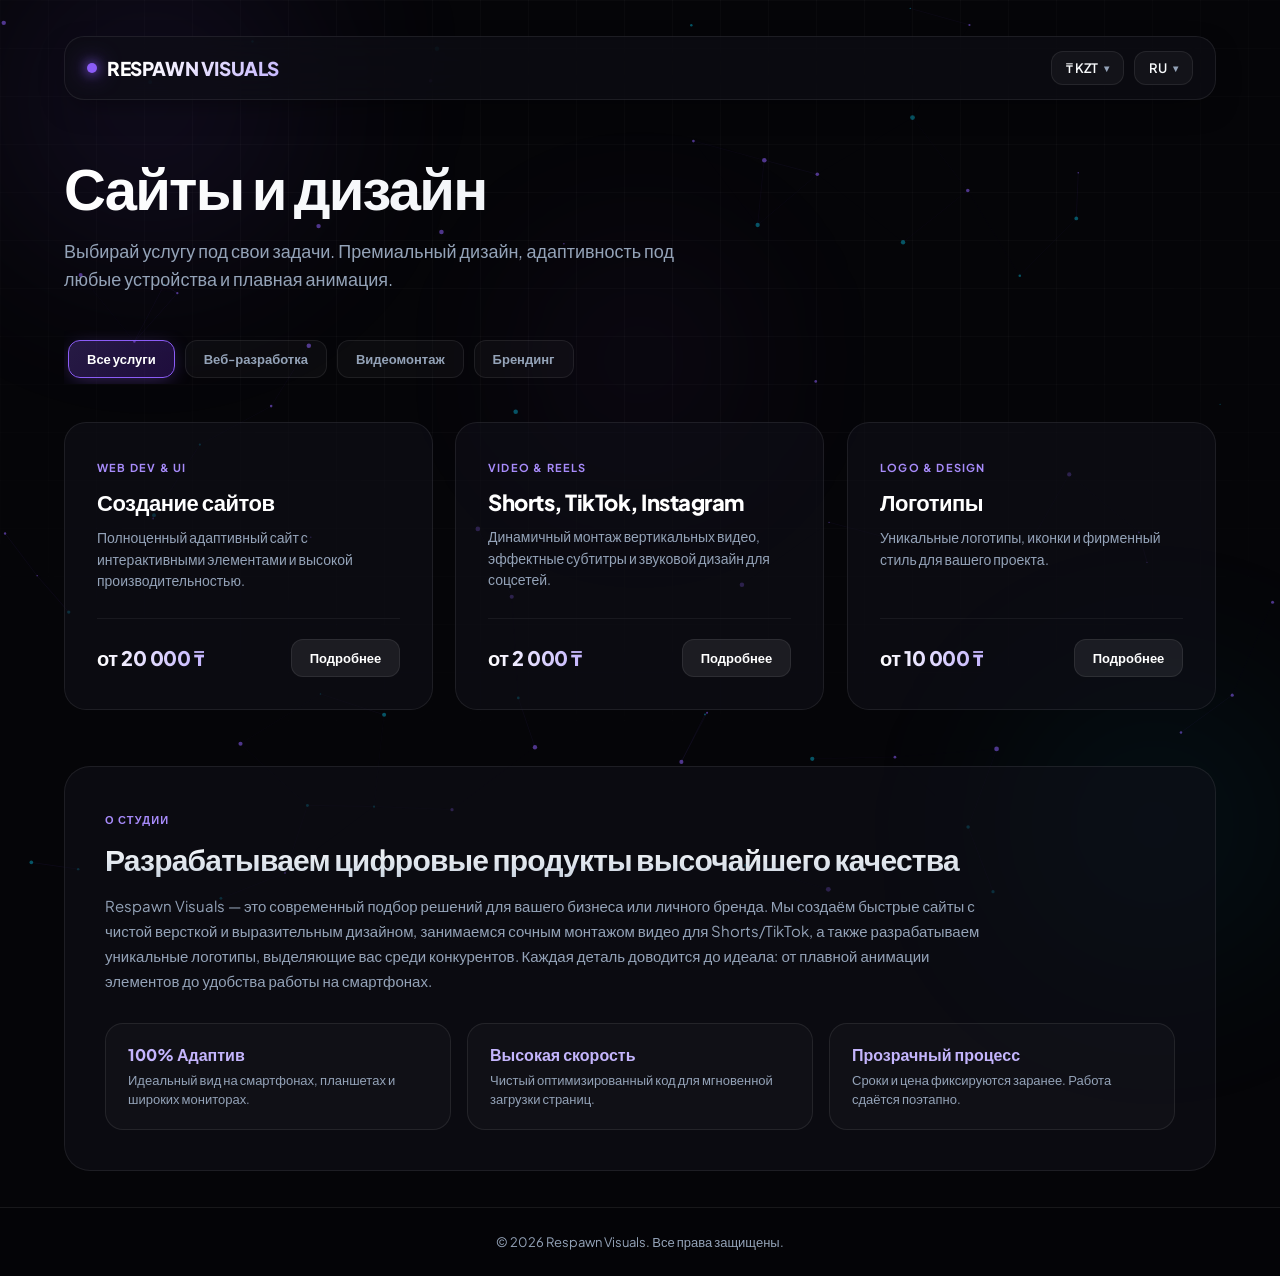
==== commit fe3b7945: "Update index.html" ====
--- a/index.html
+++ b/index.html
@@ -7,16 +7,17 @@
     <link href="https://fonts.googleapis.com/css2?family=Plus+Jakarta+Sans:wght@400;500;600;700;800&display=swap" rel="stylesheet">
     <style>
         :root {
-            --bg-color: #08080a;
-            --card-bg: rgba(255, 255, 255, 0.03);
+            --bg-color: #050508;
+            --card-bg: rgba(18, 18, 26, 0.55);
             --card-border: rgba(255, 255, 255, 0.08);
-            --card-hover: rgba(139, 92, 246, 0.08);
-            --border-hover: rgba(139, 92, 246, 0.4);
+            --card-hover: rgba(139, 92, 246, 0.12);
+            --border-hover: rgba(167, 139, 250, 0.45);
             --primary: #8b5cf6;
-            --primary-hover: #7c3aed;
-            --text-main: #f3f4f6;
-            --text-muted: #9ca3af;
-            --transition: all 0.4s cubic-bezier(0.16, 1, 0.3, 1);
+            --primary-glow: rgba(139, 92, 246, 0.5);
+            --accent-cyan: #06b6d4;
+            --text-main: #f8fafc;
+            --text-muted: #94a3b8;
+            --transition: all 0.45s cubic-bezier(0.16, 1, 0.3, 1);
         }
 
         * {
@@ -35,41 +36,79 @@
             display: flex;
             flex-direction: column;
             justify-content: space-between;
-        }
-
-        body[dir="rtl"] {
-            direction: rtl;
-            text-align: right;
-        }
-
-        .glow-sphere {
+            position: relative;
+        }
+
+        #bg-canvas {
             position: fixed;
+            top: 0;
+            left: 0;
+            width: 100%;
+            height: 100%;
+            z-index: -3;
+            pointer-events: none;
+        }
+
+        .bg-grid {
+            position: fixed;
+            inset: 0;
+            background-image: 
+                linear-gradient(to right, rgba(255, 255, 255, 0.025) 1px, transparent 1px),
+                linear-gradient(to bottom, rgba(255, 255, 255, 0.025) 1px, transparent 1px);
+            background-size: 48px 48px;
+            mask-image: radial-gradient(ellipse 80% 70% at 50% 20%, #000 40%, transparent 100%);
+            -webkit-mask-image: radial-gradient(ellipse 80% 70% at 50% 20%, #000 40%, transparent 100%);
+            z-index: -2;
+            pointer-events: none;
+        }
+
+        .orb {
+            position: fixed;
+            border-radius: 50%;
+            filter: blur(80px);
+            z-index: -1;
+            pointer-events: none;
+            opacity: 0.5;
+            animation: floatOrb 18s infinite alternate ease-in-out;
+        }
+
+        .orb-1 {
+            width: 500px;
+            height: 500px;
+            background: radial-gradient(circle, rgba(139, 92, 246, 0.25), transparent 70%);
+            top: -150px;
+            left: -100px;
+        }
+
+        .orb-2 {
             width: 450px;
             height: 450px;
-            background: radial-gradient(circle, rgba(139, 92, 246, 0.15) 0%, rgba(0, 0, 0, 0) 70%);
-            top: -150px;
-            left: -150px;
-            z-index: -1;
-            pointer-events: none;
-            filter: blur(40px);
-        }
-
-        .glow-sphere-2 {
-            position: fixed;
-            width: 450px;
-            height: 450px;
-            background: radial-gradient(circle, rgba(59, 130, 246, 0.1) 0%, rgba(0, 0, 0, 0) 70%);
+            background: radial-gradient(circle, rgba(6, 182, 212, 0.18), transparent 70%);
             bottom: -150px;
-            right: -150px;
-            z-index: -1;
-            pointer-events: none;
-            filter: blur(40px);
+            right: -100px;
+            animation-delay: -6s;
+        }
+
+        .orb-3 {
+            width: 350px;
+            height: 350px;
+            background: radial-gradient(circle, rgba(168, 85, 247, 0.15), transparent 70%);
+            top: 40%;
+            left: 50%;
+            transform: translate(-50%, -50%);
+            animation-duration: 24s;
+        }
+
+        @keyframes floatOrb {
+            0% { transform: translate(0, 0) scale(1); }
+            50% { transform: translate(40px, 30px) scale(1.1); }
+            100% { transform: translate(-30px, 50px) scale(0.95); }
         }
 
         .container {
             max-width: 1200px;
             margin: 0 auto;
-            padding: 40px 24px;
+            padding: 36px 24px;
             width: 100%;
         }
 
@@ -79,17 +118,45 @@
             align-items: center;
             flex-wrap: wrap;
             gap: 20px;
-            margin-bottom: 50px;
-            animation: fadeInDown 0.8s cubic-bezier(0.16, 1, 0.3, 1) forwards;
+            margin-bottom: 56px;
+            padding: 14px 22px;
+            background: rgba(15, 15, 22, 0.65);
+            border: 1px solid var(--card-border);
+            border-radius: 20px;
+            backdrop-filter: blur(20px);
+            -webkit-backdrop-filter: blur(20px);
+            box-shadow: 0 10px 30px -10px rgba(0, 0, 0, 0.5);
+            animation: slideDown 0.8s cubic-bezier(0.16, 1, 0.3, 1) forwards;
             position: relative;
             z-index: 200;
         }
 
+        .logo-wrap {
+            display: flex;
+            align-items: center;
+            gap: 10px;
+            cursor: pointer;
+        }
+
+        .logo-dot {
+            width: 10px;
+            height: 10px;
+            border-radius: 50%;
+            background: var(--primary);
+            box-shadow: 0 0 12px var(--primary), 0 0 24px var(--primary);
+            animation: pulseDot 2.5s infinite ease-in-out;
+        }
+
+        @keyframes pulseDot {
+            0%, 100% { transform: scale(1); opacity: 1; }
+            50% { transform: scale(1.3); opacity: 0.7; }
+        }
+
         .logo {
-            font-size: 20px;
+            font-size: 19px;
             font-weight: 800;
-            letter-spacing: -0.5px;
-            background: linear-gradient(135deg, #fff 30%, var(--text-muted));
+            letter-spacing: -0.4px;
+            background: linear-gradient(135deg, #ffffff 20%, #c4b5fd 100%);
             -webkit-background-clip: text;
             -webkit-text-fill-color: transparent;
         }
@@ -106,15 +173,14 @@
         }
 
         .mini-btn {
-            background: rgba(255, 255, 255, 0.05);
+            background: rgba(255, 255, 255, 0.04);
             border: 1px solid var(--card-border);
             color: var(--text-main);
             padding: 8px 14px;
-            border-radius: 20px;
+            border-radius: 12px;
             font-size: 13px;
             font-weight: 600;
             cursor: pointer;
-            backdrop-filter: blur(12px);
             display: flex;
             align-items: center;
             gap: 6px;
@@ -123,9 +189,10 @@
         }
 
         .mini-btn:hover {
-            background: rgba(139, 92, 246, 0.2);
+            background: rgba(139, 92, 246, 0.18);
             border-color: var(--border-hover);
             color: #fff;
+            transform: translateY(-1px);
         }
 
         .mini-btn::after {
@@ -141,30 +208,24 @@
 
         .mini-menu {
             position: absolute;
-            top: calc(100% + 8px);
+            top: calc(100% + 10px);
             right: 0;
-            background: #121218;
+            background: rgba(16, 16, 24, 0.95);
+            backdrop-filter: blur(20px);
             border: 1px solid var(--border-hover);
             border-radius: 14px;
             padding: 6px;
-            box-shadow: 0 10px 30px rgba(0, 0, 0, 0.8);
+            box-shadow: 0 15px 35px rgba(0, 0, 0, 0.85);
             display: flex;
             flex-direction: column;
             gap: 4px;
-            min-width: 100px;
+            min-width: 105px;
             z-index: 999;
             opacity: 0;
             visibility: hidden;
             pointer-events: none;
-            transform: translateY(-8px) scale(0.95);
-            transition: opacity 0.25s cubic-bezier(0.16, 1, 0.3, 1),
-                        transform 0.25s cubic-bezier(0.16, 1, 0.3, 1),
-                        visibility 0.25s ease;
-        }
-
-        body[dir="rtl"] .mini-menu {
-            right: auto;
-            left: 0;
+            transform: translateY(-10px) scale(0.95);
+            transition: all 0.28s cubic-bezier(0.16, 1, 0.3, 1);
         }
 
         .mini-dropdown.active .mini-menu {
@@ -181,111 +242,143 @@
             padding: 8px 12px;
             font-size: 13px;
             font-weight: 600;
-            border-radius: 8px;
+            border-radius: 9px;
             cursor: pointer;
             text-align: left;
-            transition: background-color 0.2s ease, color 0.2s ease;
-            display: flex;
-            align-items: center;
-            justify-content: space-between;
+            transition: all 0.2s ease;
             width: 100%;
-        }
-
-        body[dir="rtl"] .mini-item {
-            text-align: right;
         }
 
         .mini-item:hover, .mini-item.active {
             background: var(--primary);
             color: #fff;
+            box-shadow: 0 4px 12px rgba(139, 92, 246, 0.4);
         }
 
         .page {
             display: none;
-            animation: fadeIn 0.5s cubic-bezier(0.16, 1, 0.3, 1) forwards;
         }
 
         .page.active {
             display: block;
+            animation: pageEnter 0.6s cubic-bezier(0.16, 1, 0.3, 1) forwards;
+        }
+
+        @keyframes pageEnter {
+            from { opacity: 0; transform: translateY(16px); filter: blur(4px); }
+            to { opacity: 1; transform: translateY(0); filter: blur(0); }
         }
 
         .hero-title {
-            font-size: clamp(32px, 5vw, 52px);
+            font-size: clamp(34px, 5.5vw, 58px);
             font-weight: 800;
-            line-height: 1.1;
-            letter-spacing: -1.5px;
-            margin-bottom: 16px;
-            background: linear-gradient(180deg, #ffffff 0%, #a1a1aa 100%);
+            line-height: 1.08;
+            letter-spacing: -1.8px;
+            margin-bottom: 18px;
+            background: linear-gradient(120deg, #ffffff 0%, #e2e8f0 45%, #a78bfa 100%);
+            background-size: 200% auto;
             -webkit-background-clip: text;
             -webkit-text-fill-color: transparent;
+            animation: fadeUp 0.8s cubic-bezier(0.16, 1, 0.3, 1) 0.08s both, shimmerText 8s linear infinite;
+        }
+
+        @keyframes shimmerText {
+            0% { background-position: 0% center; }
+            100% { background-position: 200% center; }
         }
 
         .hero-subtitle {
             font-size: clamp(15px, 2vw, 18px);
             color: var(--text-muted);
-            margin-bottom: 35px;
+            margin-bottom: 36px;
             font-weight: 400;
-            max-width: 650px;
+            max-width: 640px;
+            line-height: 1.6;
+            animation: fadeUp 0.8s cubic-bezier(0.16, 1, 0.3, 1) 0.16s both;
         }
 
         .filter-tabs {
             display: flex;
             gap: 10px;
-            margin-bottom: 30px;
+            margin-bottom: 32px;
             overflow-x: auto;
-            padding-bottom: 8px;
+            padding: 10px 4px 6px 4px;
+            animation: fadeUp 0.8s cubic-bezier(0.16, 1, 0.3, 1) 0.22s both;
         }
 
         .filter-btn {
-            background: var(--card-bg);
+            background: rgba(255, 255, 255, 0.03);
             border: 1px solid var(--card-border);
             color: var(--text-muted);
-            padding: 8px 16px;
-            border-radius: 10px;
+            padding: 10px 18px;
+            border-radius: 12px;
             font-size: 13px;
             font-weight: 600;
             cursor: pointer;
             white-space: nowrap;
             transition: var(--transition);
-        }
-
-        .filter-btn.active, .filter-btn:hover {
-            background: rgba(139, 92, 246, 0.15);
+            backdrop-filter: blur(10px);
+        }
+
+        .filter-btn:hover {
             color: #fff;
-            border-color: var(--border-hover);
+            border-color: rgba(139, 92, 246, 0.4);
+            background: rgba(139, 92, 246, 0.08);
+            transform: translateY(-2px);
+        }
+
+        .filter-btn.active {
+            background: linear-gradient(135deg, rgba(139, 92, 246, 0.25), rgba(109, 40, 217, 0.25));
+            color: #fff;
+            border-color: var(--primary);
+            box-shadow: 0 4px 20px -4px rgba(139, 92, 246, 0.4);
         }
 
         .services-grid {
             display: grid;
-            grid-template-columns: repeat(auto-fit, minmax(280px, 1fr));
-            gap: 20px;
+            grid-template-columns: repeat(auto-fit, minmax(300px, 1fr));
+            gap: 22px;
+            perspective: 1200px;
+            padding-top: 6px;
         }
 
         .card {
             background: var(--card-bg);
             border: 1px solid var(--card-border);
-            border-radius: 20px;
-            padding: 30px;
-            backdrop-filter: blur(16px);
+            border-radius: 22px;
+            padding: 32px;
+            backdrop-filter: blur(20px);
+            -webkit-backdrop-filter: blur(20px);
             cursor: pointer;
             position: relative;
             overflow: hidden;
-            transition: var(--transition);
             display: flex;
             flex-direction: column;
             justify-content: space-between;
+            transform-style: preserve-3d;
+            transition: transform 0.25s cubic-bezier(0.16, 1, 0.3, 1),
+                        border-color 0.4s ease,
+                        box-shadow 0.4s ease,
+                        background-color 0.4s ease;
+            animation: cardAppear 0.7s cubic-bezier(0.16, 1, 0.3, 1) both;
+        }
+
+        .card:nth-child(1) { animation-delay: 0.25s; }
+        .card:nth-child(2) { animation-delay: 0.35s; }
+        .card:nth-child(3) { animation-delay: 0.45s; }
+
+        @keyframes cardAppear {
+            from { opacity: 0; transform: translateY(24px) scale(0.97); }
+            to { opacity: 1; transform: translateY(0) scale(1); }
         }
 
         .card::before {
             content: '';
             position: absolute;
-            top: 0;
-            left: 0;
-            width: 100%;
-            height: 100%;
-            background: radial-gradient(800px circle at var(--mouse-x, 0) var(--mouse-y, 0), rgba(139, 92, 246, 0.08), transparent 40%);
+            inset: 0;
+            background: radial-gradient(600px circle at var(--mouse-x, 50%) var(--mouse-y, 50%), rgba(139, 92, 246, 0.16), transparent 45%);
             opacity: 0;
-            transition: opacity 0.3s;
+            transition: opacity 0.35s ease;
             pointer-events: none;
         }
 
@@ -294,129 +387,100 @@
         }
 
         .card:hover {
-            transform: translateY(-6px);
-            background: var(--card-hover);
             border-color: var(--border-hover);
-            box-shadow: 0 20px 40px -15px rgba(139, 92, 246, 0.2);
+            box-shadow: 0 24px 50px -15px rgba(139, 92, 246, 0.28), 0 0 1px 1px rgba(139, 92, 246, 0.2);
         }
 
         .card-tag {
+            display: inline-block;
             font-size: 11px;
             font-weight: 700;
             text-transform: uppercase;
-            letter-spacing: 1px;
-            color: var(--primary);
-            margin-bottom: 12px;
+            letter-spacing: 1.2px;
+            color: #a78bfa;
+            margin-bottom: 14px;
         }
 
         .card-name {
-            font-size: 20px;
-            font-weight: 700;
-            margin-bottom: 8px;
+            font-size: 22px;
+            font-weight: 800;
+            margin-bottom: 10px;
             letter-spacing: -0.5px;
+            color: #fff;
         }
 
         .card-desc {
             font-size: 14px;
             color: var(--text-muted);
-            margin-bottom: 24px;
-            line-height: 1.5;
+            margin-bottom: 26px;
+            line-height: 1.55;
         }
 
         .card-footer {
             display: flex;
             justify-content: space-between;
             align-items: center;
-            border-top: 1px solid var(--card-border);
+            border-top: 1px solid rgba(255, 255, 255, 0.06);
             padding-top: 20px;
         }
 
-        body[dir="rtl"] .card-footer {
-            flex-direction: row-reverse;
-        }
-
         .card-price {
-            font-size: 19px;
-            font-weight: 700;
+            font-size: 20px;
+            font-weight: 800;
             letter-spacing: -0.5px;
+            background: linear-gradient(90deg, #fff, #c4b5fd);
+            -webkit-background-clip: text;
+            -webkit-text-fill-color: transparent;
         }
 
         .action-btn {
-            background: rgba(255, 255, 255, 0.08);
+            background: rgba(255, 255, 255, 0.07);
             border: 1px solid var(--card-border);
             color: #fff;
-            padding: 9px 16px;
+            padding: 10px 18px;
             border-radius: 12px;
             font-size: 13px;
             font-weight: 600;
             cursor: pointer;
-            transition: background-color 0.3s ease, transform 0.3s ease, box-shadow 0.3s ease, border-color 0.3s ease;
-        }
-
-        .action-btn:hover {
-            background-color: #8a2be2;
-            border-color: #8a2be2;
-            transform: scale(1.05);
-            box-shadow: 0 4px 16px rgba(138, 43, 226, 0.4);
-        }
-
-        .action-btn:active {
-            transform: scale(0.98);
-        }
-
-        .card:hover .action-btn {
-            background: var(--primary);
-            border-color: var(--primary);
-            box-shadow: 0 4px 16px rgba(139, 92, 246, 0.4);
+            transition: all 0.3s cubic-bezier(0.16, 1, 0.3, 1);
+            position: relative;
+            overflow: hidden;
+        }
+
+        .card:hover .action-btn, .action-btn:hover {
+            background: linear-gradient(135deg, #8b5cf6, #6d28d9);
+            border-color: #a78bfa;
+            box-shadow: 0 6px 20px rgba(139, 92, 246, 0.45);
+            transform: translateY(-1px);
         }
 
         .info-section {
-            margin-top: 50px;
-            border-top: 1px solid var(--card-border);
-            padding-top: 40px;
+            margin-top: 56px;
+            animation: fadeUp 0.8s cubic-bezier(0.16, 1, 0.3, 1) 0.5s both;
         }
 
         .info-card {
             background: var(--card-bg);
             border: 1px solid var(--card-border);
-            border-radius: 24px;
-            padding: 36px;
-            backdrop-filter: blur(16px);
+            border-radius: 26px;
+            padding: 40px;
+            backdrop-filter: blur(20px);
             position: relative;
             overflow: hidden;
-            transition: transform 0.4s cubic-bezier(0.16, 1, 0.3, 1),
-                        border-color 0.4s ease,
-                        box-shadow 0.4s ease,
-                        background-color 0.4s ease;
-        }
-
-        .info-card::before {
-            content: '';
-            position: absolute;
-            inset: 0;
-            background: linear-gradient(135deg, rgba(139, 92, 246, 0.12), rgba(59, 130, 246, 0.05));
-            opacity: 0;
-            transition: opacity 0.4s ease;
-            pointer-events: none;
+            transition: var(--transition);
         }
 
         .info-card:hover {
-            transform: translateY(-6px);
-            border-color: rgba(139, 92, 246, 0.5);
-            box-shadow: 0 20px 45px -10px rgba(139, 92, 246, 0.25);
-            background: rgba(139, 92, 246, 0.04);
-        }
-
-        .info-card:hover::before {
-            opacity: 1;
+            border-color: rgba(139, 92, 246, 0.4);
+            box-shadow: 0 24px 55px -15px rgba(139, 92, 246, 0.2);
         }
 
         .info-title {
-            font-size: clamp(22px, 3.5vw, 28px);
+            font-size: clamp(22px, 3.5vw, 30px);
             font-weight: 800;
-            margin-bottom: 14px;
+            margin-bottom: 16px;
             letter-spacing: -0.8px;
-            background: linear-gradient(180deg, #ffffff 0%, #d4d4d8 100%);
+            background: linear-gradient(180deg, #ffffff 0%, #cbd5e1 100%);
             -webkit-background-clip: text;
             -webkit-text-fill-color: transparent;
         }
@@ -424,53 +488,50 @@
         .info-text {
             font-size: 15px;
             color: var(--text-muted);
-            line-height: 1.6;
-            margin-bottom: 28px;
-            max-width: 900px;
+            line-height: 1.65;
+            margin-bottom: 30px;
+            max-width: 880px;
         }
 
         .info-features {
             display: grid;
-            grid-template-columns: repeat(auto-fit, minmax(220px, 1fr));
+            grid-template-columns: repeat(auto-fit, minmax(230px, 1fr));
             gap: 16px;
         }
 
         .info-feature-item {
-            background: rgba(255, 255, 255, 0.02);
+            background: rgba(255, 255, 255, 0.025);
             border: 1px solid var(--card-border);
-            border-radius: 16px;
-            padding: 18px 20px;
+            border-radius: 18px;
+            padding: 20px 22px;
             transition: var(--transition);
         }
 
         .info-feature-item:hover {
-            background: rgba(139, 92, 246, 0.08);
+            background: rgba(139, 92, 246, 0.09);
             border-color: var(--border-hover);
-            transform: translateY(-3px);
-            box-shadow: 0 8px 20px -6px rgba(139, 92, 246, 0.3);
+            transform: translateY(-4px);
+            box-shadow: 0 12px 28px -8px rgba(139, 92, 246, 0.3);
         }
 
         .info-feature-title {
-            color: var(--primary);
+            color: #c4b5fd;
             font-weight: 800;
             font-size: 16px;
             margin-bottom: 6px;
-            display: flex;
-            align-items: center;
-            gap: 8px;
         }
 
         .info-feature-desc {
             font-size: 13px;
             color: var(--text-muted);
-            line-height: 1.4;
+            line-height: 1.45;
         }
 
         .back-btn {
             background: rgba(255, 255, 255, 0.05);
             border: 1px solid var(--card-border);
             color: var(--text-main);
-            padding: 10px 16px;
+            padding: 10px 18px;
             border-radius: 12px;
             font-size: 13px;
             font-weight: 600;
@@ -478,25 +539,24 @@
             display: inline-flex;
             align-items: center;
             gap: 8px;
-            margin-bottom: 30px;
+            margin-bottom: 28px;
+            backdrop-filter: blur(10px);
             transition: var(--transition);
         }
 
-        body[dir="rtl"] .back-btn {
-            flex-direction: row-reverse;
-        }
-
         .back-btn:hover {
-            background: rgba(255, 255, 255, 0.1);
-            transform: translateX(-4px);
+            background: rgba(139, 92, 246, 0.15);
+            border-color: var(--border-hover);
+            transform: translateX(-5px);
         }
 
         .detail-card {
             background: var(--card-bg);
             border: 1px solid var(--card-border);
-            border-radius: 24px;
-            padding: 40px;
-            backdrop-filter: blur(16px);
+            border-radius: 26px;
+            padding: 42px;
+            backdrop-filter: blur(22px);
+            box-shadow: 0 25px 60px -15px rgba(0, 0, 0, 0.6);
         }
 
         .detail-header {
@@ -505,13 +565,13 @@
             align-items: flex-start;
             flex-wrap: wrap;
             gap: 20px;
-            margin-bottom: 30px;
-            padding-bottom: 30px;
+            margin-bottom: 32px;
+            padding-bottom: 28px;
             border-bottom: 1px solid var(--card-border);
         }
 
         .detail-title {
-            font-size: clamp(24px, 4vw, 32px);
+            font-size: clamp(26px, 4vw, 36px);
             font-weight: 800;
             letter-spacing: -1px;
             margin-bottom: 8px;
@@ -519,206 +579,136 @@
 
         .detail-price-box {
             text-align: right;
-        }
-
-        body[dir="rtl"] .detail-price-box {
-            text-align: left;
+            background: rgba(139, 92, 246, 0.08);
+            border: 1px solid rgba(139, 92, 246, 0.25);
+            padding: 14px 22px;
+            border-radius: 16px;
         }
 
         .detail-price-tag {
-            font-size: 12px;
-            color: var(--text-muted);
+            font-size: 11px;
+            color: #c4b5fd;
             text-transform: uppercase;
             letter-spacing: 1px;
             margin-bottom: 4px;
+            font-weight: 700;
         }
 
         .detail-price-value {
             font-size: 32px;
             font-weight: 800;
-            color: var(--primary);
+            color: #fff;
             letter-spacing: -1px;
         }
 
         .sub-options-grid {
             display: grid;
-            grid-template-columns: repeat(auto-fit, minmax(240px, 1fr));
+            grid-template-columns: repeat(auto-fit, minmax(250px, 1fr));
             gap: 16px;
-            margin-bottom: 30px;
+            margin-bottom: 32px;
         }
 
         .sub-option-card {
-            background: rgba(255, 255, 255, 0.02);
+            background: rgba(255, 255, 255, 0.025);
             border: 1px solid var(--card-border);
-            border-radius: 16px;
-            padding: 20px;
+            border-radius: 18px;
+            padding: 22px;
             cursor: pointer;
             position: relative;
             overflow: hidden;
             display: flex;
             flex-direction: column;
             justify-content: space-between;
-            transition: transform 0.4s cubic-bezier(0.16, 1, 0.3, 1), 
-                        background-color 0.4s ease, 
-                        border-color 0.4s ease, 
-                        box-shadow 0.4s ease;
-        }
-
-        .sub-option-card::after {
-            content: '';
-            position: absolute;
-            inset: 0;
-            background: linear-gradient(135deg, rgba(139, 92, 246, 0.12), rgba(59, 130, 246, 0.05));
-            opacity: 0;
-            transition: opacity 0.4s ease;
-            pointer-events: none;
-        }
-
-        .sub-option-card:hover::after {
-            opacity: 1;
+            transition: var(--transition);
         }
 
         .sub-option-card:hover {
-            background: rgba(139, 92, 246, 0.06);
+            background: rgba(139, 92, 246, 0.08);
             border-color: rgba(139, 92, 246, 0.5);
-            box-shadow: 0 12px 35px -10px rgba(139, 92, 246, 0.3);
-            transform: translateY(-5px) scale(1.01);
+            transform: translateY(-4px);
         }
 
         .sub-option-card.active {
-            background: rgba(139, 92, 246, 0.1);
+            background: linear-gradient(145deg, rgba(139, 92, 246, 0.16), rgba(59, 130, 246, 0.06));
             border-color: var(--primary);
-            box-shadow: 0 0 25px rgba(139, 92, 246, 0.35), inset 0 0 15px rgba(139, 92, 246, 0.1);
-            animation: pulseActiveCard 3s infinite ease-in-out;
-        }
-
-        @keyframes pulseActiveCard {
-            0%, 100% {
-                border-color: rgba(139, 92, 246, 0.7);
-                box-shadow: 0 0 20px rgba(139, 92, 246, 0.3), inset 0 0 10px rgba(139, 92, 246, 0.1);
-            }
-            50% {
-                border-color: rgba(168, 85, 247, 1);
-                box-shadow: 0 0 32px rgba(168, 85, 247, 0.55), inset 0 0 20px rgba(168, 85, 247, 0.2);
-            }
+            box-shadow: 0 0 30px rgba(139, 92, 246, 0.3), inset 0 0 16px rgba(139, 92, 246, 0.15);
         }
 
         .sub-option-title {
-            font-size: 16px;
-            font-weight: 700;
+            font-size: 17px;
+            font-weight: 800;
             margin-bottom: 6px;
-            position: relative;
-            z-index: 1;
-            transition: color 0.3s ease;
-        }
-
-        .sub-option-card:hover .sub-option-title,
+            color: #fff;
+        }
+
         .sub-option-card.active .sub-option-title {
             color: #c4b5fd;
         }
 
         .sub-option-price {
-            font-size: 15px;
-            font-weight: 700;
-            color: var(--primary);
-            margin-top: 12px;
-            position: relative;
-            z-index: 1;
-            transition: transform 0.3s ease;
-        }
-
-        .sub-option-card:hover .sub-option-price {
-            transform: scale(1.05);
+            font-size: 16px;
+            font-weight: 800;
+            color: #a78bfa;
+            margin-top: 14px;
         }
 
         .features-list {
             list-style: none;
             margin-bottom: 40px;
             display: grid;
-            grid-template-columns: repeat(auto-fit, minmax(240px, 1fr));
-            gap: 16px;
+            grid-template-columns: repeat(auto-fit, minmax(250px, 1fr));
+            gap: 14px;
         }
 
         .features-list li {
-            background: rgba(255, 255, 255, 0.02);
+            background: rgba(255, 255, 255, 0.025);
             border: 1px solid var(--card-border);
-            padding: 20px;
+            padding: 18px 20px;
             border-radius: 16px;
             font-size: 14px;
             font-weight: 500;
             display: flex;
             align-items: center;
             gap: 12px;
-            position: relative;
-            overflow: hidden;
-            cursor: default;
-            transition: transform 0.35s cubic-bezier(0.16, 1, 0.3, 1), 
-                        background-color 0.35s ease, 
-                        border-color 0.35s ease, 
-                        box-shadow 0.35s ease;
-        }
-
-        body[dir="rtl"] .features-list li {
-            flex-direction: row-reverse;
-        }
-
-        .features-list li::after {
-            content: '';
-            position: absolute;
-            inset: 0;
-            background: linear-gradient(135deg, rgba(139, 92, 246, 0.1), rgba(59, 130, 246, 0.04));
-            opacity: 0;
-            transition: opacity 0.35s ease;
-            pointer-events: none;
-        }
-
-        .features-list li:hover::after {
-            opacity: 1;
+            transition: var(--transition);
         }
 
         .features-list li:hover {
-            transform: translateY(-4px) scale(1.01);
-            background: rgba(139, 92, 246, 0.06);
+            transform: translateY(-3px);
+            background: rgba(139, 92, 246, 0.07);
             border-color: rgba(139, 92, 246, 0.4);
-            box-shadow: 0 12px 35px -10px rgba(139, 92, 246, 0.25);
         }
 
         .features-list li::before {
             content: '✓';
             color: var(--primary);
             font-weight: 800;
-            font-size: 16px;
+            font-size: 15px;
             flex-shrink: 0;
-            transition: transform 0.3s ease;
-        }
-
-        .features-list li:hover::before {
-            transform: scale(1.2);
-            color: #c4b5fd;
         }
 
         .process-section {
             margin-top: 40px;
             margin-bottom: 40px;
             border-top: 1px solid var(--card-border);
-            padding-top: 40px;
+            padding-top: 38px;
         }
 
         .process-title-container {
-            margin-bottom: 30px;
+            margin-bottom: 28px;
         }
 
         .process-subtitle-tag {
             font-size: 12px;
             font-weight: 700;
             text-transform: uppercase;
-            letter-spacing: 1px;
-            color: var(--primary);
+            letter-spacing: 1.2px;
+            color: #a78bfa;
             margin-bottom: 6px;
         }
 
         .process-main-title {
-            font-size: clamp(20px, 3vw, 26px);
+            font-size: clamp(22px, 3vw, 28px);
             font-weight: 800;
             letter-spacing: -0.5px;
             margin-bottom: 10px;
@@ -727,7 +717,7 @@
         .process-desc {
             font-size: 14px;
             color: var(--text-muted);
-            line-height: 1.5;
+            line-height: 1.55;
             max-width: 800px;
         }
 
@@ -735,55 +725,48 @@
             display: grid;
             grid-template-columns: repeat(auto-fit, minmax(200px, 1fr));
             gap: 16px;
-            position: relative;
         }
 
         .process-step-card {
-            background: rgba(255, 255, 255, 0.02);
+            background: rgba(255, 255, 255, 0.025);
             border: 1px solid var(--card-border);
-            border-radius: 16px;
+            border-radius: 18px;
             padding: 24px 20px;
-            position: relative;
             transition: var(--transition);
-            display: flex;
-            flex-direction: column;
-            justify-content: flex-start;
         }
 
         .process-step-card:hover {
             background: var(--card-hover);
             border-color: var(--border-hover);
-            transform: translateY(-4px);
-            box-shadow: 0 12px 30px -10px rgba(139, 92, 246, 0.2);
+            transform: translateY(-5px);
+            box-shadow: 0 14px 32px -10px rgba(139, 92, 246, 0.25);
         }
 
         .step-number {
             width: 36px;
             height: 36px;
-            background: rgba(139, 92, 246, 0.15);
+            background: linear-gradient(135deg, rgba(139, 92, 246, 0.25), rgba(59, 130, 246, 0.15));
             border: 1px solid var(--border-hover);
-            color: var(--primary);
-            border-radius: 50%;
+            color: #fff;
+            border-radius: 12px;
             display: flex;
             align-items: center;
             justify-content: center;
             font-weight: 800;
             font-size: 15px;
             margin-bottom: 16px;
-            box-shadow: 0 4px 12px rgba(139, 92, 246, 0.2);
         }
 
         .step-title {
             font-size: 15px;
             font-weight: 700;
             margin-bottom: 8px;
-            letter-spacing: -0.3px;
         }
 
         .step-text {
             font-size: 13px;
             color: var(--text-muted);
-            line-height: 1.4;
+            line-height: 1.45;
         }
 
         .tg-btn {
@@ -792,31 +775,33 @@
             justify-content: center;
             gap: 10px;
             width: 100%;
-            background: linear-gradient(135deg, #8b5cf6 0%, #6d28d9 100%);
+            background: linear-gradient(135deg, #8b5cf6 0%, #6d28d9 50%, #4f46e5 100%);
+            background-size: 200% auto;
             color: #fff;
             text-decoration: none;
-            padding: 16px 24px;
+            padding: 18px 24px;
             border-radius: 16px;
             font-size: 16px;
             font-weight: 700;
-            box-shadow: 0 10px 30px -10px rgba(139, 92, 246, 0.5);
+            box-shadow: 0 12px 32px -8px rgba(139, 92, 246, 0.55);
             transition: var(--transition);
         }
 
         .tg-btn:hover {
-            transform: translateY(-2px);
-            box-shadow: 0 15px 35px -8px rgba(139, 92, 246, 0.7);
+            background-position: right center;
+            transform: translateY(-3px);
+            box-shadow: 0 18px 40px -6px rgba(139, 92, 246, 0.75);
         }
 
         .reviews-container {
-            margin-top: 40px;
+            margin-top: 42px;
             border-top: 1px solid var(--card-border);
-            padding-top: 30px;
+            padding-top: 32px;
         }
 
         .reviews-title {
             font-size: 20px;
-            font-weight: 700;
+            font-weight: 800;
             margin-bottom: 20px;
         }
 
@@ -828,10 +813,10 @@
         }
 
         .review-input, .review-textarea {
-            background: rgba(255, 255, 255, 0.05);
+            background: rgba(255, 255, 255, 0.04);
             border: 1px solid var(--card-border);
-            padding: 12px 16px;
-            border-radius: 12px;
+            padding: 14px 16px;
+            border-radius: 14px;
             color: #fff;
             font-size: 14px;
             outline: none;
@@ -840,12 +825,13 @@
 
         .review-input:focus, .review-textarea:focus {
             border-color: var(--primary);
-            background: rgba(255, 255, 255, 0.08);
+            background: rgba(139, 92, 246, 0.06);
+            box-shadow: 0 0 0 3px rgba(139, 92, 246, 0.15);
         }
 
         .review-textarea {
             resize: none;
-            height: 90px;
+            height: 95px;
         }
 
         .reviews-list {
@@ -855,18 +841,13 @@
         }
 
         .review-card {
-            background: rgba(255, 255, 255, 0.02);
+            background: rgba(255, 255, 255, 0.025);
             border: 1px solid var(--card-border);
             padding: 18px 22px;
-            border-radius: 14px;
-            animation: fadeIn 0.4s ease;
+            border-radius: 16px;
             position: relative;
             overflow: hidden;
-            cursor: default;
-            transition: transform 0.35s cubic-bezier(0.16, 1, 0.3, 1), 
-                        background-color 0.35s ease, 
-                        border-color 0.35s ease, 
-                        box-shadow 0.35s ease;
+            transition: var(--transition);
         }
 
         .review-card::before {
@@ -876,16 +857,15 @@
             top: 0;
             height: 100%;
             width: 4px;
-            background: var(--primary);
-            opacity: 0;
-            transition: opacity 0.35s ease;
+            background: linear-gradient(to bottom, #8b5cf6, #06b6d4);
+            opacity: 0.6;
+            transition: opacity 0.3s ease;
         }
 
         .review-card:hover {
-            transform: translateY(-4px) scale(1.01);
+            transform: translateY(-3px);
             background: rgba(139, 92, 246, 0.06);
             border-color: var(--border-hover);
-            box-shadow: 0 12px 35px -10px rgba(139, 92, 246, 0.25);
         }
 
         .review-card:hover::before {
@@ -895,150 +875,63 @@
         .review-author {
             font-weight: 700;
             font-size: 14px;
-            color: var(--primary);
+            color: #c4b5fd;
             margin-bottom: 6px;
-            transition: color 0.3s ease;
-        }
-
-        .review-card:hover .review-author {
-            color: #a78bfa;
         }
 
         .review-text {
             font-size: 14px;
             color: var(--text-main);
-            line-height: 1.4;
+            line-height: 1.5;
         }
 
         footer {
             text-align: center;
-            padding: 24px;
+            padding: 26px;
             font-size: 13px;
             color: var(--text-muted);
             border-top: 1px solid var(--card-border);
-        }
-
-        @keyframes fadeIn {
-            from { opacity: 0; transform: translateY(10px); }
+            background: rgba(5, 5, 8, 0.7);
+            backdrop-filter: blur(12px);
+        }
+
+        @keyframes fadeUp {
+            from { opacity: 0; transform: translateY(18px); }
             to { opacity: 1; transform: translateY(0); }
         }
 
-        @keyframes fadeInDown {
-            from { opacity: 0; transform: translateY(-10px); }
+        @keyframes slideDown {
+            from { opacity: 0; transform: translateY(-16px); }
             to { opacity: 1; transform: translateY(0); }
         }
 
         @media (max-width: 768px) {
-            .container {
-                padding: 16px 14px;
-            }
-
-            header {
-                flex-direction: row;
-                align-items: center;
-                justify-content: space-between;
-                gap: 14px;
-                margin-bottom: 30px;
-            }
-
-            .hero-title {
-                font-size: 28px;
-                letter-spacing: -1px;
-            }
-
-            .hero-subtitle {
-                font-size: 14px;
-                margin-bottom: 24px;
-            }
-
-            .services-grid {
-                grid-template-columns: 1fr;
-                gap: 14px;
-            }
-
-            .card {
-                padding: 20px;
-            }
-
-            .info-card {
-                padding: 24px 18px;
-            }
-
-            .info-features {
-                grid-template-columns: 1fr;
-            }
-
-            .detail-card {
-                padding: 20px 16px;
-                border-radius: 18px;
-            }
-
-            .detail-header {
-                flex-direction: column;
-                align-items: stretch;
-                gap: 16px;
-                margin-bottom: 20px;
-                padding-bottom: 20px;
-            }
-
-            .detail-price-box {
-                text-align: left;
-                display: flex;
-                justify-content: space-between;
-                align-items: center;
-                background: rgba(255, 255, 255, 0.03);
-                border: 1px solid var(--card-border);
-                padding: 12px 16px;
-                border-radius: 12px;
-            }
-
-            body[dir="rtl"] .detail-price-box {
-                text-align: right;
-            }
-
-            .detail-price-value {
-                font-size: 24px;
-            }
-
-            .sub-options-grid {
-                grid-template-columns: 1fr;
-                gap: 12px;
-            }
-
-            .features-list {
-                grid-template-columns: 1fr;
-                gap: 10px;
-            }
-
-            .features-list li {
-                padding: 14px;
-                font-size: 13px;
-            }
-
-            .process-steps-grid {
-                grid-template-columns: 1fr;
-                gap: 12px;
-            }
-
-            .process-step-card {
-                padding: 18px 16px;
-            }
-
-            .tg-btn {
-                padding: 14px 18px;
-                font-size: 14px;
-            }
+            .container { padding: 16px 14px; }
+            header { padding: 12px 16px; margin-bottom: 32px; }
+            .services-grid { grid-template-columns: 1fr; gap: 16px; }
+            .card { padding: 24px; }
+            .info-card { padding: 26px 20px; }
+            .detail-card { padding: 24px 18px; }
+            .detail-price-box { width: 100%; text-align: left; display: flex; justify-content: space-between; align-items: center; }
+            .detail-price-value { font-size: 24px; }
+            .sub-options-grid, .features-list, .process-steps-grid { grid-template-columns: 1fr; }
         }
     </style>
 </head>
 <body>
 
-    <div class="glow-sphere"></div>
-    <div class="glow-sphere-2"></div>
+    <canvas id="bg-canvas"></canvas>
+    <div class="bg-grid"></div>
+    <div class="orb orb-1"></div>
+    <div class="orb orb-2"></div>
+    <div class="orb orb-3"></div>
 
     <div class="container">
         <header>
-            <div class="logo">RESPAWN VISUALS</div>
+            <div class="logo-wrap" onclick="closeDetails()">
+                <div class="logo-dot"></div>
+                <div class="logo">RESPAWN VISUALS</div>
+            </div>
             <div class="header-controls">
                 <div class="mini-dropdown" id="currDropdown">
                     <button type="button" class="mini-btn" id="currBtn">
@@ -1065,7 +958,7 @@
         </header>
 
         <main id="mainPage" class="page active">
-            <h1 class="hero-title" data-i18n="heroTitle">Имбовые сайты и дизайн</h1>
+            <h1 class="hero-title" data-i18n="heroTitle">Сайты и дизайн</h1>
             <p class="hero-subtitle" data-i18n="heroSubtitle">Выбирай услугу под свои задачи. Премиальный дизайн, адаптивность под любые устройства и плавная анимация.</p>
             
             <div class="filter-tabs">
@@ -1076,7 +969,7 @@
             </div>
 
             <div class="services-grid" id="servicesGrid">
-                <div class="card" data-category="web" onclick="openDetails('web')">
+                <div class="card tilt-card" data-category="web" onclick="openDetails('web')">
                     <div>
                         <div class="card-tag">Web Dev & UI</div>
                         <div class="card-name" data-i18n="card1Name">Создание сайтов</div>
@@ -1088,7 +981,7 @@
                     </div>
                 </div>
 
-                <div class="card" data-category="video" onclick="openDetails('shorts')">
+                <div class="card tilt-card" data-category="video" onclick="openDetails('shorts')">
                     <div>
                         <div class="card-tag">Video & Reels</div>
                         <div class="card-name" data-i18n="card3Name">Shorts, TikTok, Instagram</div>
@@ -1100,7 +993,7 @@
                     </div>
                 </div>
 
-                <div class="card" data-category="design" onclick="openDetails('branding')">
+                <div class="card tilt-card" data-category="design" onclick="openDetails('branding')">
                     <div>
                         <div class="card-tag">Logo & Design</div>
                         <div class="card-name" data-i18n="card2Name">Логотипы</div>
@@ -1146,7 +1039,7 @@
                     <div>
                         <div class="card-tag" id="detailTag">Web Dev & UI</div>
                         <h2 class="detail-title" id="detailTitle">Создание сайтов</h2>
-                        <p class="hero-subtitle" style="margin-bottom: 0;" id="detailSub">Индивидуальная разработка интерфейса под любые ваши задачи.</p>
+                        <p class="hero-subtitle" style="margin-bottom: 0; animation: none;" id="detailSub">Индивидуальная разработка интерфейса под любые ваши задачи.</p>
                     </div>
                     <div class="detail-price-box">
                         <div class="detail-price-tag" data-i18n="priceTag">Стоимость услуги</div>
@@ -1220,6 +1113,121 @@
     </footer>
 
     <script>
+        const canvas = document.getElementById('bg-canvas');
+        const ctx = canvas.getContext('2d');
+        let particles = [];
+        let mouse = { x: null, y: null, radius: 140 };
+
+        function resizeCanvas() {
+            canvas.width = window.innerWidth;
+            canvas.height = window.innerHeight;
+            initParticles();
+        }
+
+        window.addEventListener('resize', resizeCanvas);
+        window.addEventListener('mousemove', (e) => {
+            mouse.x = e.clientX;
+            mouse.y = e.clientY;
+        });
+        window.addEventListener('mouseout', () => {
+            mouse.x = null;
+            mouse.y = null;
+        });
+
+        class Particle {
+            constructor() {
+                this.x = Math.random() * canvas.width;
+                this.y = Math.random() * canvas.height;
+                this.size = Math.random() * 1.8 + 0.6;
+                this.vx = (Math.random() - 0.5) * 0.45;
+                this.vy = (Math.random() - 0.5) * 0.45;
+                this.color = Math.random() > 0.3 ? 'rgba(139, 92, 246, 0.55)' : 'rgba(6, 182, 212, 0.45)';
+            }
+
+            update() {
+                this.x += this.vx;
+                this.y += this.vy;
+
+                if (this.x < 0 || this.x > canvas.width) this.vx *= -1;
+                if (this.y < 0 || this.y > canvas.height) this.vy *= -1;
+
+                if (mouse.x !== null && mouse.y !== null) {
+                    const dx = mouse.x - this.x;
+                    const dy = mouse.y - this.y;
+                    const dist = Math.sqrt(dx * dx + dy * dy);
+                    if (dist < mouse.radius) {
+                        const force = (mouse.radius - dist) / mouse.radius;
+                        this.x -= (dx / dist) * force * 1.8;
+                        this.y -= (dy / dist) * force * 1.8;
+                    }
+                }
+            }
+
+            draw() {
+                ctx.beginPath();
+                ctx.arc(this.x, this.y, this.size, 0, Math.PI * 2);
+                ctx.fillStyle = this.color;
+                ctx.fill();
+            }
+        }
+
+        function initParticles() {
+            particles = [];
+            const count = Math.min(Math.floor((canvas.width * canvas.height) / 16000), 85);
+            for (let i = 0; i < count; i++) {
+                particles.push(new Particle());
+            }
+        }
+
+        function animateParticles() {
+            ctx.clearRect(0, 0, canvas.width, canvas.height);
+            for (let i = 0; i < particles.length; i++) {
+                particles[i].update();
+                particles[i].draw();
+
+                for (let j = i + 1; j < particles.length; j++) {
+                    const dx = particles[i].x - particles[j].x;
+                    const dy = particles[i].y - particles[j].y;
+                    const dist = Math.sqrt(dx * dx + dy * dy);
+
+                    if (dist < 120) {
+                        ctx.beginPath();
+                        ctx.strokeStyle = `rgba(139, 92, 246, ${0.14 * (1 - dist / 120)})`;
+                        ctx.lineWidth = 0.7;
+                        ctx.moveTo(particles[i].x, particles[i].y);
+                        ctx.lineTo(particles[j].x, particles[j].y);
+                        ctx.stroke();
+                    }
+                }
+            }
+            requestAnimationFrame(animateParticles);
+        }
+
+        resizeCanvas();
+        animateParticles();
+
+        document.querySelectorAll('.tilt-card').forEach(card => {
+            card.addEventListener('mousemove', e => {
+                const rect = card.getBoundingClientRect();
+                const x = e.clientX - rect.left;
+                const y = e.clientY - rect.top;
+
+                card.style.setProperty('--mouse-x', `${x}px`);
+                card.style.setProperty('--mouse-y', `${y}px`);
+
+                const centerX = rect.width / 2;
+                const centerY = rect.height / 2;
+                const rotateX = ((y - centerY) / centerY) * -5;
+                const rotateY = ((x - centerX) / centerX) * 5;
+
+                card.style.transform = `perspective(1000px) rotateX(${rotateX}deg) rotateY(${rotateY}deg) translateY(-6px)`;
+            });
+
+            card.addEventListener('mouseleave', () => {
+                card.style.transform = 'perspective(1000px) rotateX(0deg) rotateY(0deg) translateY(0px)';
+            });
+        });
+
         let currentProductId = 'web';
         let currentSubTier = 'site';
         let currentLang = 'ru';
@@ -1231,7 +1239,7 @@
         const translations = {
             ru: {
                 fromText: "от",
-                heroTitle: "Имбовые сайты и дизайн",
+                heroTitle: "Сайты и дизайн",
                 heroSubtitle: "Выбирай услугу под свои задачи. Премиальный дизайн, адаптивность под любые устройства и плавная анимация.",
                 filterAll: "Все услуги", filterWeb: "Веб-разработка", filterVideo: "Видеомонтаж", filterDesign: "Брендинг",
                 moreBtn: "Подробнее", backBtn: "← Назад к списку", priceTag: "Стоимость услуги",
@@ -1284,7 +1292,7 @@
             },
             en: {
                 fromText: "from",
-                heroTitle: "Imba Websites & Design",
+                heroTitle: "Websites & Design",
                 heroSubtitle: "Choose a service for your tasks. Premium design, responsiveness across all devices, and smooth animations.",
                 filterAll: "All Services", filterWeb: "Web Dev", filterVideo: "Video Editing", filterDesign: "Logos",
                 moreBtn: "Details", backBtn: "← Back to list", priceTag: "Service Price",
@@ -1391,8 +1399,6 @@
             currentLang = lang;
             document.getElementById('langLabel').innerText = label;
 
-            document.body.removeAttribute('dir');
-
             const t = translations[lang];
             document.querySelectorAll('[data-i18n]').forEach(el => {
                 const key = el.getAttribute('data-i18n');
@@ -1420,16 +1426,13 @@
             }
 
             const baseWeb = translations.ru.tiers.site.price;
-            const convertedWeb = Math.round(baseWeb * rates[currentCurr]);
-            cards[0].querySelector('.card-price').innerText = `${fromWord} ${convertedWeb.toLocaleString()} ${currentSymbol}`;
+            cards[0].querySelector('.card-price').innerText = `${fromWord} ${Math.round(baseWeb * rates[currentCurr]).toLocaleString()} ${currentSymbol}`;
 
             const baseShorts = translations.ru.tiers.editing.price;
-            const convertedShorts = Math.round(baseShorts * rates[currentCurr]);
-            cards[1].querySelector('.card-price').innerText = `${fromWord} ${convertedShorts.toLocaleString()} ${currentSymbol}`;
+            cards[1].querySelector('.card-price').innerText = `${fromWord} ${Math.round(baseShorts * rates[currentCurr]).toLocaleString()} ${currentSymbol}`;
 
             const baseLogo = translations.ru.tiers.logo.price;
-            const convertedLogo = Math.round(baseLogo * rates[currentCurr]);
-            cards[2].querySelector('.card-price').innerText = `${fromWord} ${convertedLogo.toLocaleString()} ${currentSymbol}`;
+            cards[2].querySelector('.card-price').innerText = `${fromWord} ${Math.round(baseLogo * rates[currentCurr]).toLocaleString()} ${currentSymbol}`;
 
             if (document.getElementById('detailPage').classList.contains('active')) {
                 updateDetailContent(currentProductId);
@@ -1446,17 +1449,9 @@
             const t = translations[currentLang];
             const fromWord = t.fromText || 'от';
 
-            const baseWeb = translations.ru.tiers.site.price;
-            const convertedWeb = Math.round(baseWeb * rates[curr]);
-            cards[0].querySelector('.card-price').innerText = `${fromWord} ${convertedWeb.toLocaleString()} ${symbols[curr]}`;
-
-            const baseShorts = translations.ru.tiers.editing.price;
-            const convertedShorts = Math.round(baseShorts * rates[curr]);
-            cards[1].querySelector('.card-price').innerText = `${fromWord} ${convertedShorts.toLocaleString()} ${symbols[curr]}`;
-
-            const baseLogo = translations.ru.tiers.logo.price;
-            const convertedLogo = Math.round(baseLogo * rates[curr]);
-            cards[2].querySelector('.card-price').innerText = `${fromWord} ${convertedLogo.toLocaleString()} ${symbols[curr]}`;
+            cards[0].querySelector('.card-price').innerText = `${fromWord} ${Math.round(translations.ru.tiers.site.price * rates[curr]).toLocaleString()} ${symbols[curr]}`;
+            cards[1].querySelector('.card-price').innerText = `${fromWord} ${Math.round(translations.ru.tiers.editing.price * rates[curr]).toLocaleString()} ${symbols[curr]}`;
+            cards[2].querySelector('.card-price').innerText = `${fromWord} ${Math.round(translations.ru.tiers.logo.price * rates[curr]).toLocaleString()} ${symbols[curr]}`;
 
             if (document.getElementById('detailPage').classList.contains('active')) {
                 updateDetailPrice();
@@ -1474,6 +1469,9 @@
             for (let card of cards) {
                 if (cat === 'all' || card.getAttribute('data-category') === cat) {
                     card.style.display = 'flex';
+                    card.style.animation = 'none';
+                    card.offsetHeight;
+                    card.style.animation = 'cardAppear 0.45s cubic-bezier(0.16, 1, 0.3, 1) forwards';
                 } else {
                     card.style.display = 'none';
                 }
@@ -1495,6 +1493,7 @@
         }
 
         function closeDetails() {
+            if (document.getElementById('mainPage').classList.contains('active')) return;
             document.getElementById('detailPage').classList.remove('active');
             document.getElementById('mainPage').classList.add('active');
             window.scrollTo({ top: 0, behavior: 'smooth' });
@@ -1594,10 +1593,11 @@
             updateDetailPrice();
 
             const list = document.getElementById('detailFeaturesList');
-            list.innerHTML = '';
-            tierData.features.forEach(feat => {
+            list.innerHTML = [];
+            tierData.features.forEach((feat, idx) => {
                 const li = document.createElement('li');
                 li.innerText = feat;
+                li.style.animation = `fadeUp 0.4s cubic-bezier(0.16, 1, 0.3, 1) ${idx * 0.05}s both`;
                 list.appendChild(li);
             });
         }
@@ -1650,7 +1650,7 @@
         async function renderReviews(productId) {
             const listEl = document.getElementById('reviewsList');
             const t = translations[currentLang];
-            listEl.innerHTML = `<p style="color: var(--text-muted); font-size: 14px;">${t.loadingReviews || '...'}</p>`;
+            listEl.innerHTML = `<p style="color: var(--text-muted); font-size: 14px;">...</p>`;
 
             const productReviews = await fetchReviews(productId);
 
